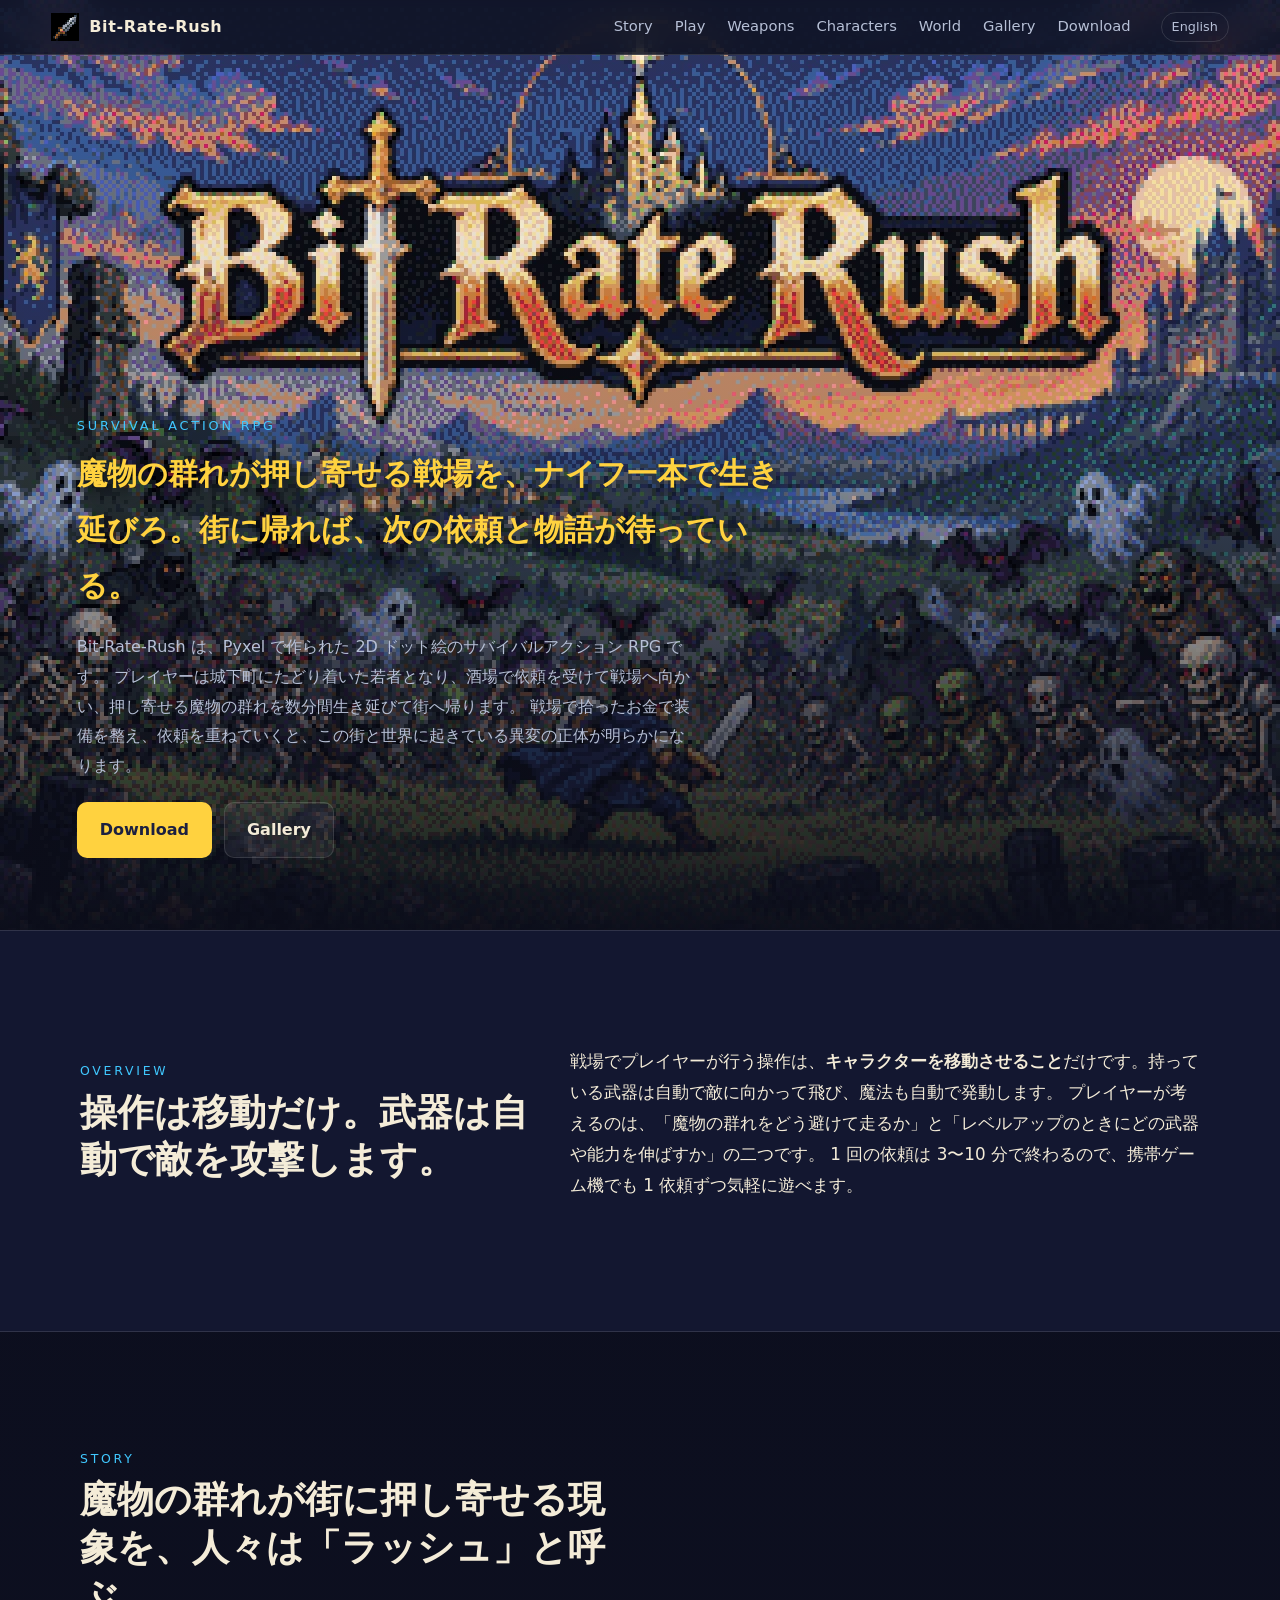
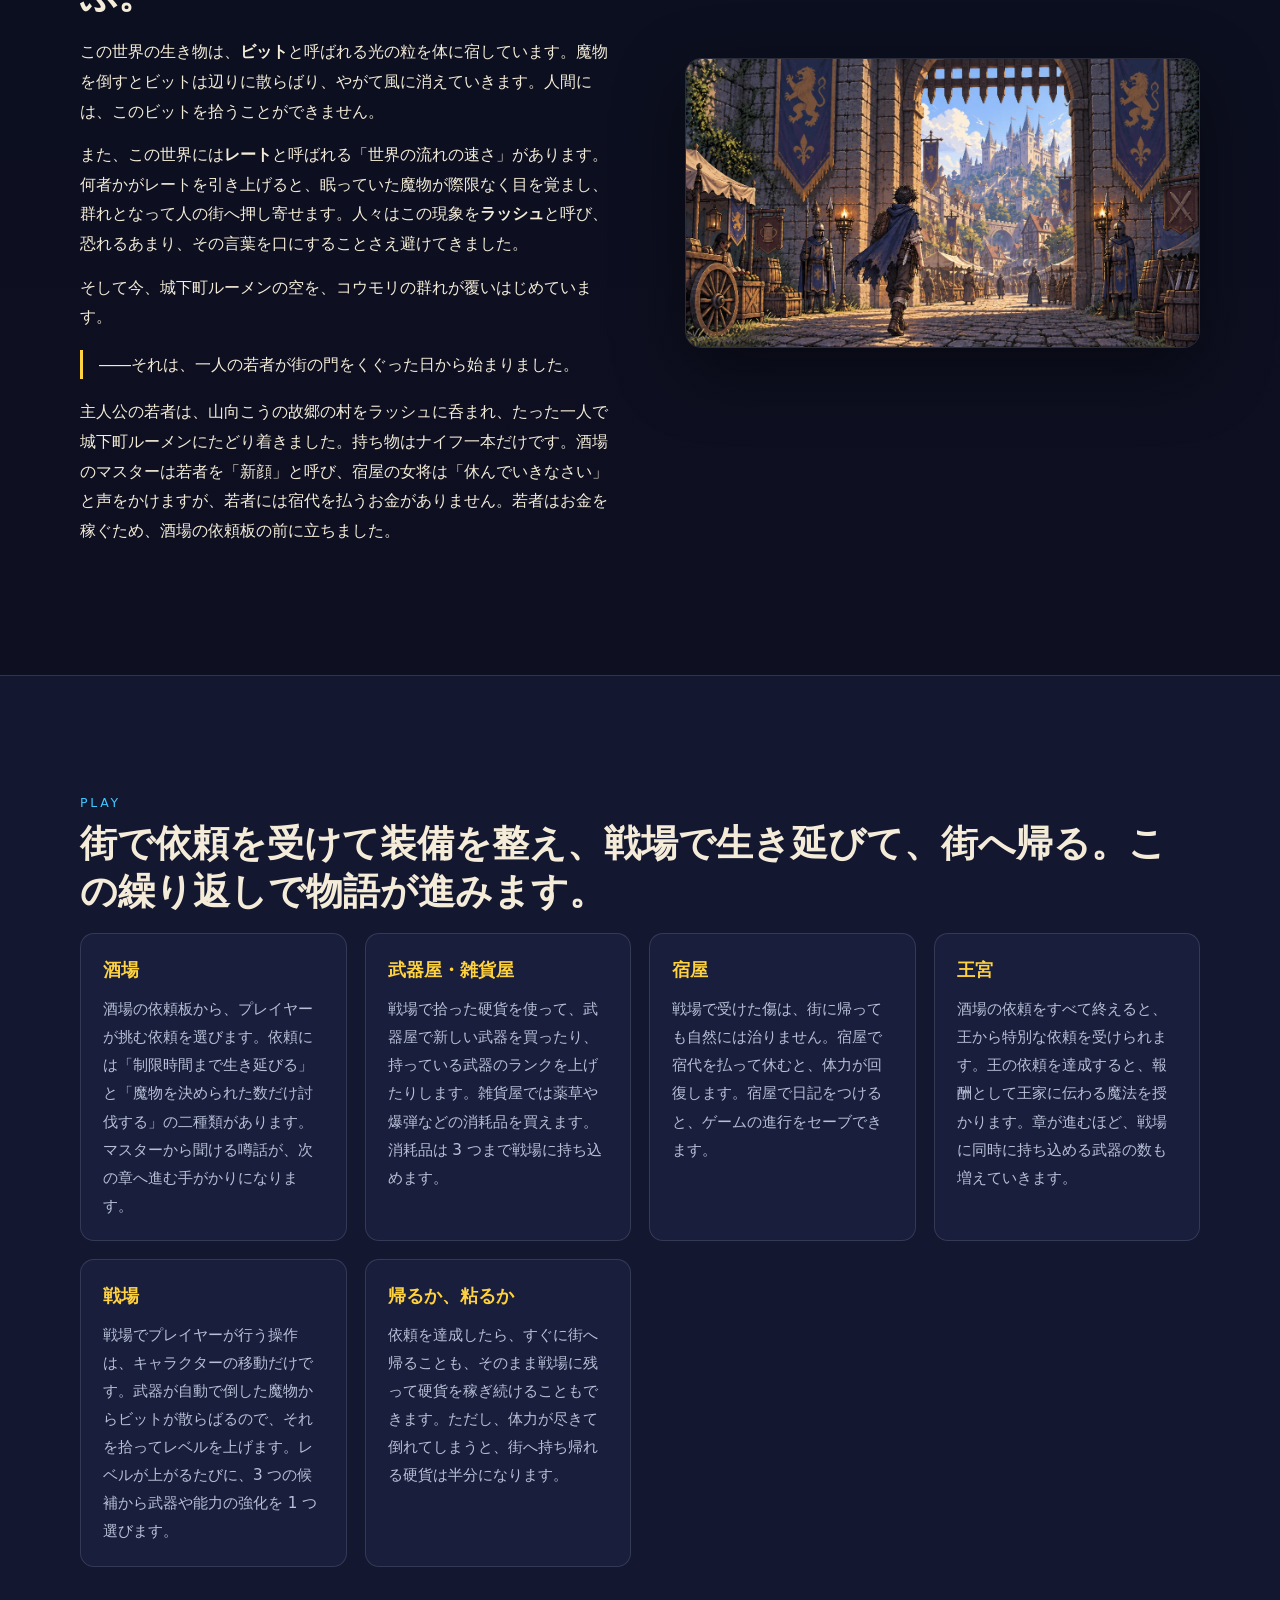
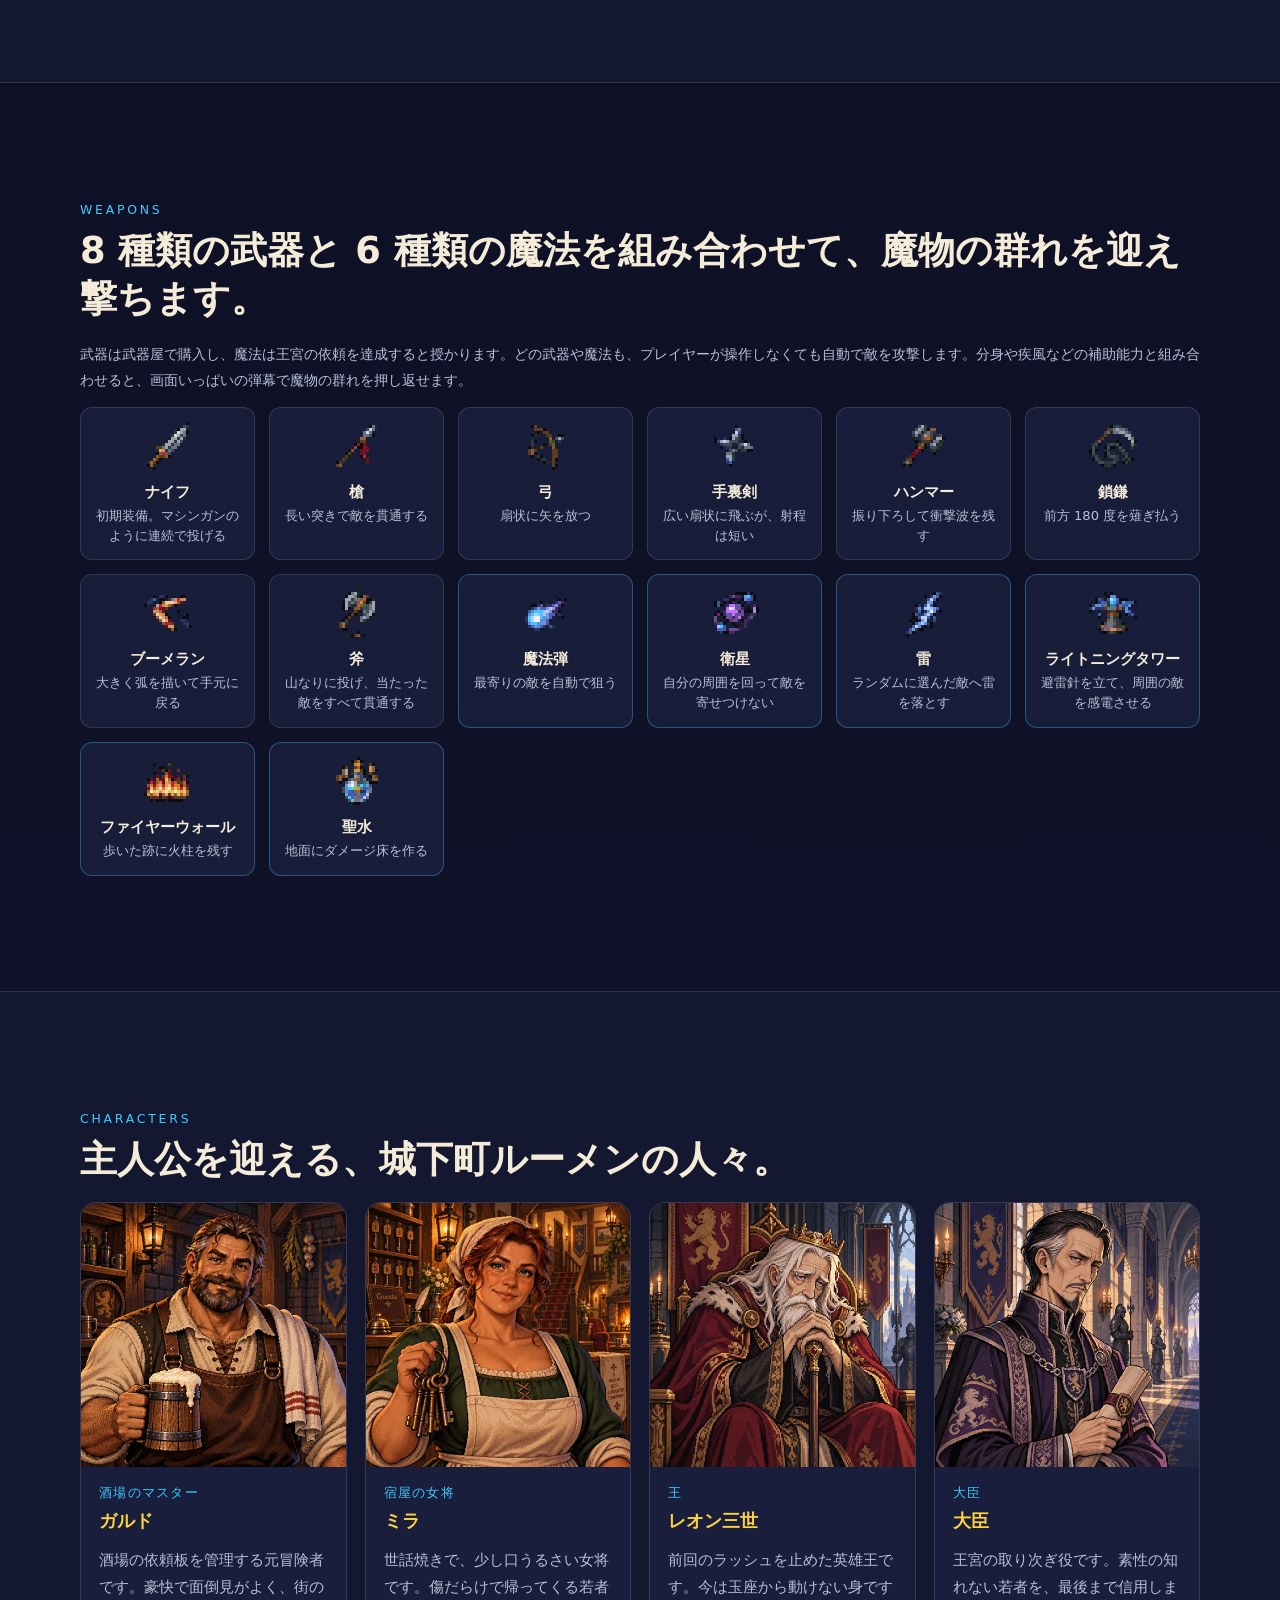
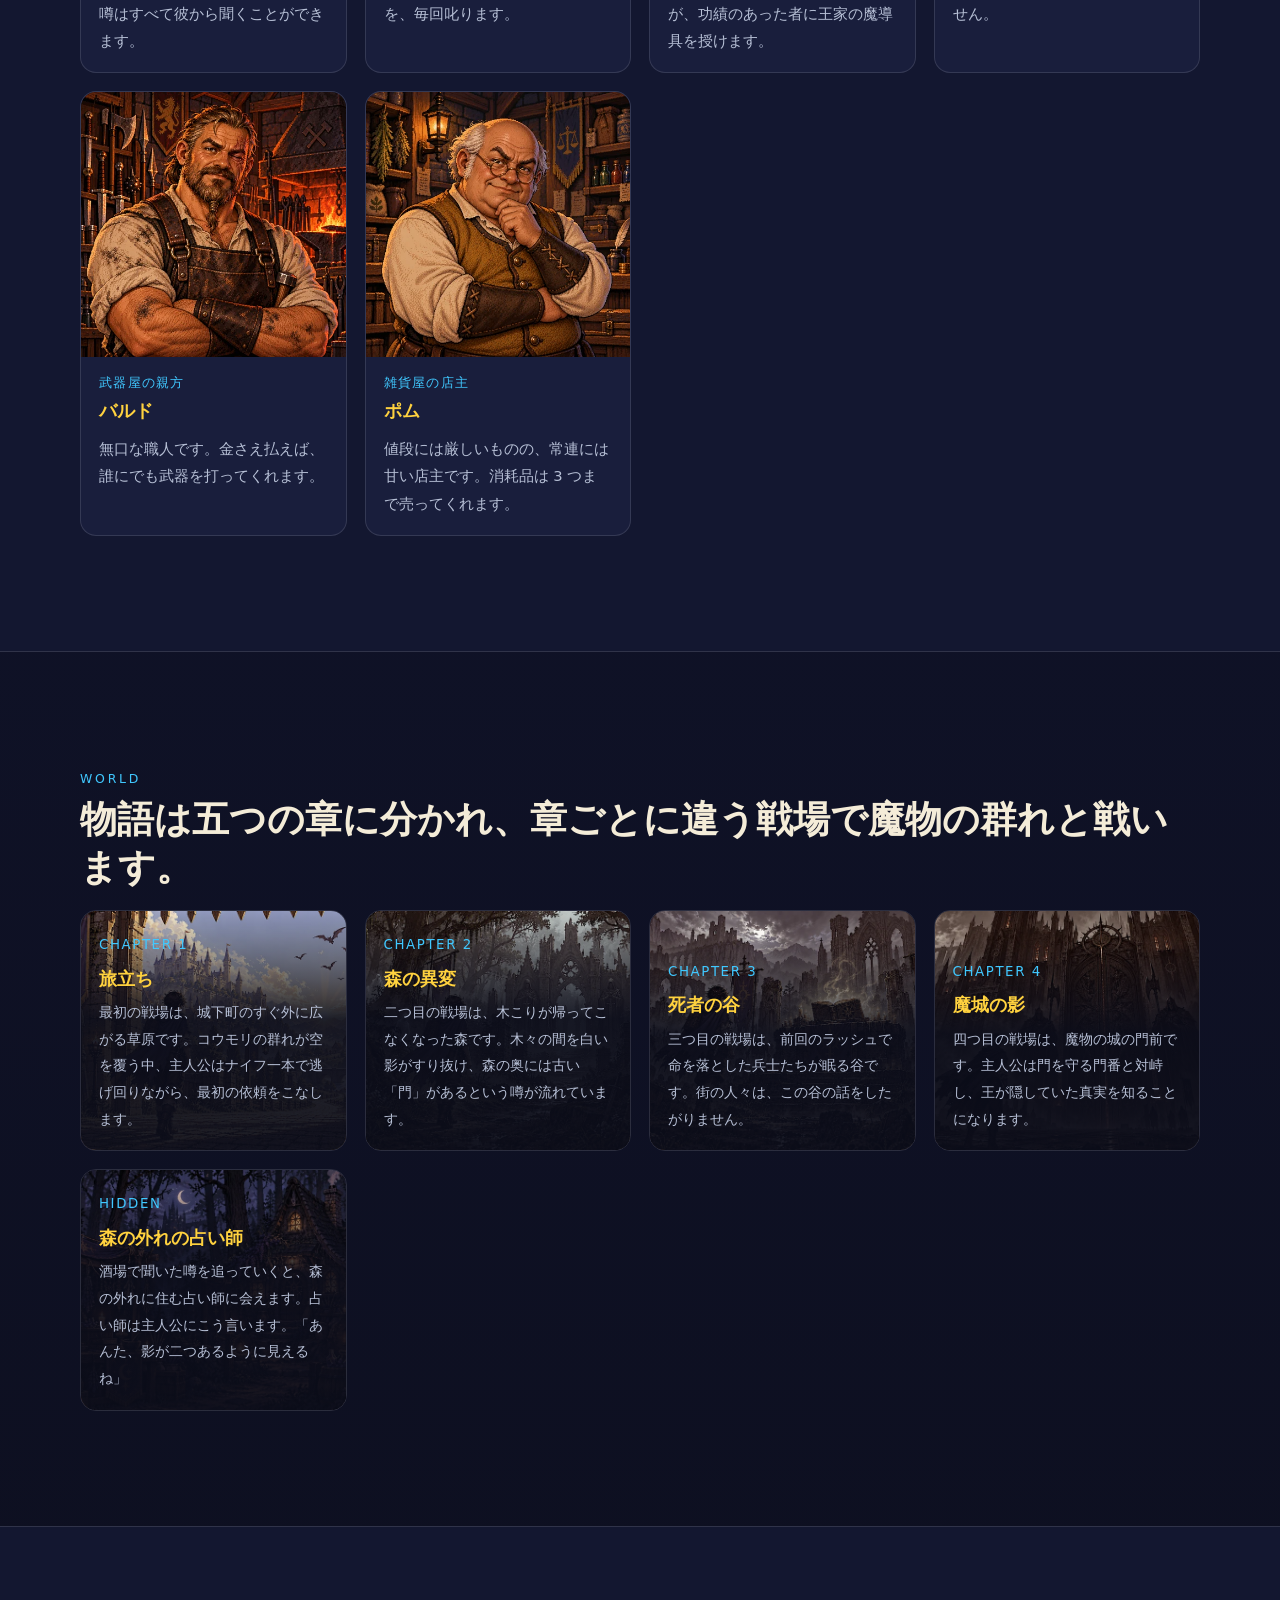
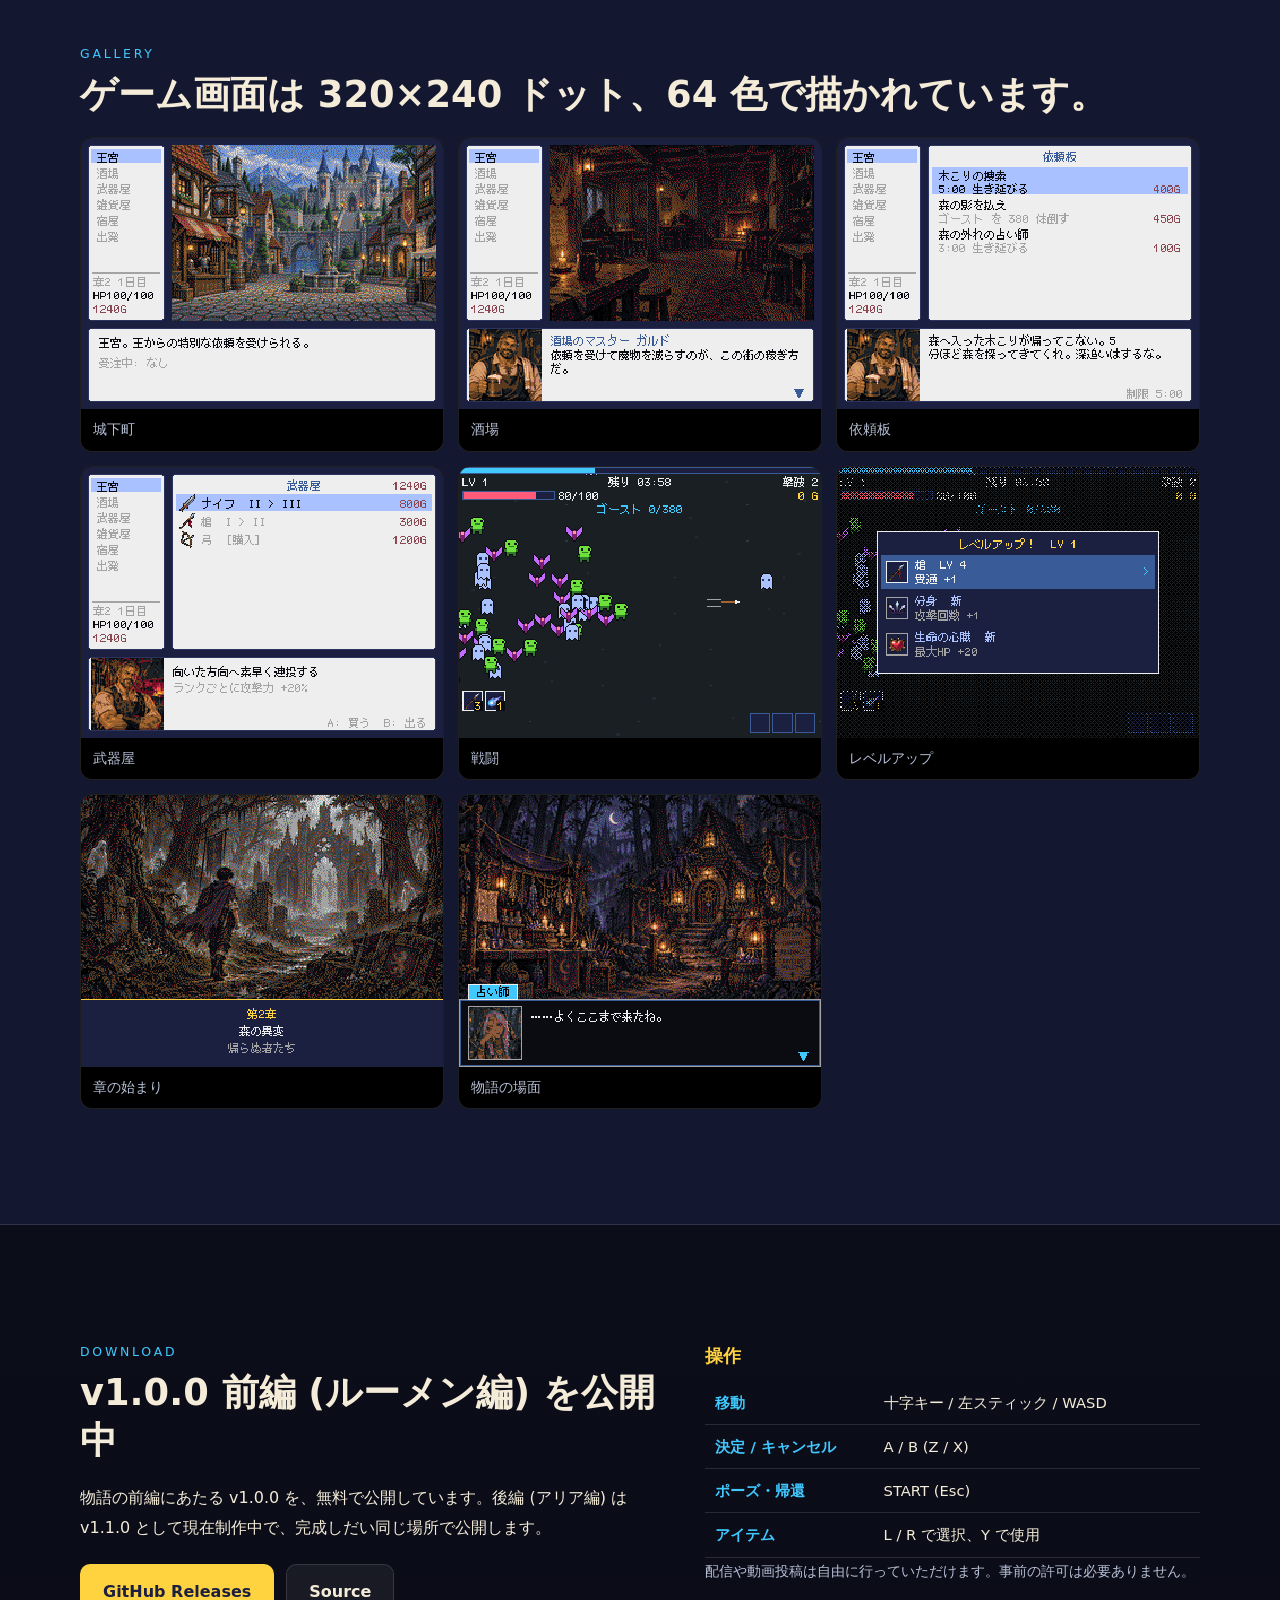
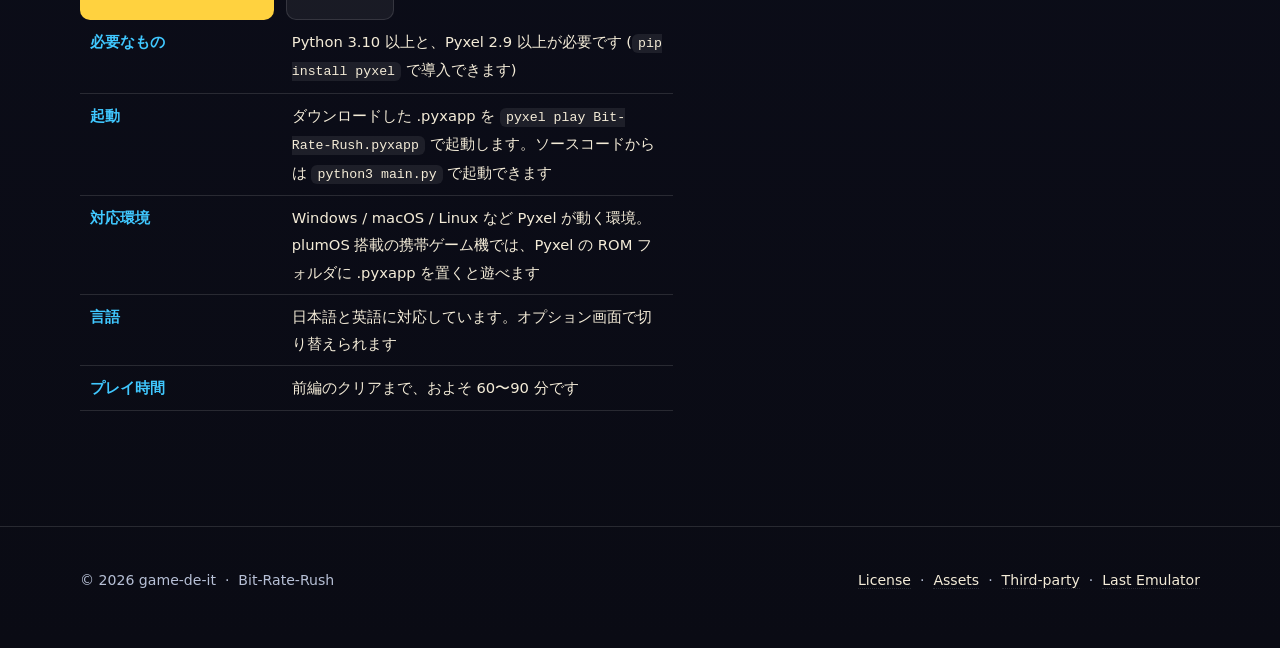
==== index.html @ e4a9ab20 "全セクションの文章を「何が・どこで・誰が何を・どうなる」が分かる形に見直し Co-Authored-By: Claude Opus 5 <noreply@anthropic.com>" ====
<!doctype html>
<html lang="ja">
  <head>
    <meta charset="utf-8">
    <meta name="viewport" content="width=device-width, initial-scale=1">
    <title>Bit-Rate-Rush 公式サイト — サバイバルアクション RPG</title>
    <meta name="description" content="魔物の群れが押し寄せる戦場をナイフ一本で生き延び、街に帰って依頼と物語を進める 2D ドット絵のサバイバルアクション RPG。Pyxel 製、日本語と英語に対応。">
    <meta name="theme-color" content="#0b0d1a">
    <meta property="og:type" content="website">
    <meta property="og:title" content="Bit-Rate-Rush">
    <meta property="og:description" content="魔物の群れが押し寄せる戦場を、ナイフ一本で生き延びろ。街に帰れば、次の依頼と物語が待っている。">
    <meta property="og:image" content="assets/images/hero.webp">
    <link rel="icon" href="assets/images/icon.png">
    <link rel="stylesheet" href="styles.css">
  </head>
  <body>
    <header class="site-header">
      <a class="brand" href="#top"><img class="pixel" src="assets/images/icon.png" alt=""><span>Bit-Rate-Rush</span></a>
      <nav class="site-nav">
        <a href="#story">Story</a>
        <a href="#play">Play</a>
        <a href="#weapons">Weapons</a>
        <a href="#characters">Characters</a>
        <a href="#world">World</a>
        <a href="#gallery">Gallery</a>
        <a href="#download">Download</a>
        <a class="lang" href="index.en.html">English</a>
      </nav>
    </header>

    <main id="top">
      <section class="hero">
        <img class="hero-image pixel" src="assets/images/hero.webp" alt="群れの中で剣を掲げる若者">
        <div class="hero-shade"></div>
        <div class="hero-content">
          <p class="kicker">Survival Action RPG</p>
          <h1>Bit-Rate-Rush</h1>
          <p class="subtitle">魔物の群れが押し寄せる戦場を、ナイフ一本で生き延びろ。街に帰れば、次の依頼と物語が待っている。</p>
          <p class="hero-copy">
            Bit-Rate-Rush は、Pyxel で作られた 2D ドット絵のサバイバルアクション RPG です。
            プレイヤーは城下町にたどり着いた若者となり、酒場で依頼を受けて戦場へ向かい、押し寄せる魔物の群れを数分間生き延びて街へ帰ります。
            戦場で拾ったお金で装備を整え、依頼を重ねていくと、この街と世界に起きている異変の正体が明らかになります。
          </p>
          <div class="hero-actions">
            <a class="button primary" href="#download">Download</a>
            <a class="button secondary" href="#gallery">Gallery</a>
          </div>
        </div>
      </section>

      <section class="section intro-band">
        <div class="section-inner intro-grid">
          <div>
            <p class="section-label">Overview</p>
            <h2>操作は移動だけ。武器は自動で敵を攻撃します。</h2>
          </div>
          <p class="lead">
            戦場でプレイヤーが行う操作は、<strong>キャラクターを移動させること</strong>だけです。持っている武器は自動で敵に向かって飛び、魔法も自動で発動します。
            プレイヤーが考えるのは、「魔物の群れをどう避けて走るか」と「レベルアップのときにどの武器や能力を伸ばすか」の二つです。
            1 回の依頼は 3〜10 分で終わるので、携帯ゲーム機でも 1 依頼ずつ気軽に遊べます。
          </p>
        </div>
      </section>

      <section id="story" class="section">
        <div class="section-inner two-column">
          <div>
            <p class="section-label">Story</p>
            <h2>魔物の群れが街に押し寄せる現象を、人々は「ラッシュ」と呼ぶ。</h2>
            <p>この世界の生き物は、<strong>ビット</strong>と呼ばれる光の粒を体に宿しています。魔物を倒すとビットは辺りに散らばり、やがて風に消えていきます。人間には、このビットを拾うことができません。</p>
            <p>また、この世界には<strong>レート</strong>と呼ばれる「世界の流れの速さ」があります。何者かがレートを引き上げると、眠っていた魔物が際限なく目を覚まし、群れとなって人の街へ押し寄せます。人々はこの現象を<strong>ラッシュ</strong>と呼び、恐れるあまり、その言葉を口にすることさえ避けてきました。</p>
            <p>そして今、城下町ルーメンの空を、コウモリの群れが覆いはじめています。</p>
            <p class="quote">――それは、一人の若者が街の門をくぐった日から始まりました。</p>
            <p>主人公の若者は、山向こうの故郷の村をラッシュに呑まれ、たった一人で城下町ルーメンにたどり着きました。持ち物はナイフ一本だけです。酒場のマスターは若者を「新顔」と呼び、宿屋の女将は「休んでいきなさい」と声をかけますが、若者には宿代を払うお金がありません。若者はお金を稼ぐため、酒場の依頼板の前に立ちました。</p>
          </div>
          <figure class="feature-figure"><img src="assets/images/story.webp" alt="城下町の門をくぐる若者"></figure>
        </div>
      </section>

      <section id="play" class="section intro-band">
        <div class="section-inner">
          <p class="section-label">Play</p>
          <h2>街で依頼を受けて装備を整え、戦場で生き延びて、街へ帰る。この繰り返しで物語が進みます。</h2>
          <div class="card-grid">
            <div class="card"><h3>酒場</h3><p>酒場の依頼板から、プレイヤーが挑む依頼を選びます。依頼には「制限時間まで生き延びる」と「魔物を決められた数だけ討伐する」の二種類があります。マスターから聞ける噂話が、次の章へ進む手がかりになります。</p></div>
            <div class="card"><h3>武器屋・雑貨屋</h3><p>戦場で拾った硬貨を使って、武器屋で新しい武器を買ったり、持っている武器のランクを上げたりします。雑貨屋では薬草や爆弾などの消耗品を買えます。消耗品は 3 つまで戦場に持ち込めます。</p></div>
            <div class="card"><h3>宿屋</h3><p>戦場で受けた傷は、街に帰っても自然には治りません。宿屋で宿代を払って休むと、体力が回復します。宿屋で日記をつけると、ゲームの進行をセーブできます。</p></div>
            <div class="card"><h3>王宮</h3><p>酒場の依頼をすべて終えると、王から特別な依頼を受けられます。王の依頼を達成すると、報酬として王家に伝わる魔法を授かります。章が進むほど、戦場に同時に持ち込める武器の数も増えていきます。</p></div>
            <div class="card"><h3>戦場</h3><p>戦場でプレイヤーが行う操作は、キャラクターの移動だけです。武器が自動で倒した魔物からビットが散らばるので、それを拾ってレベルを上げます。レベルが上がるたびに、3 つの候補から武器や能力の強化を 1 つ選びます。</p></div>
            <div class="card"><h3>帰るか、粘るか</h3><p>依頼を達成したら、すぐに街へ帰ることも、そのまま戦場に残って硬貨を稼ぎ続けることもできます。ただし、体力が尽きて倒れてしまうと、街へ持ち帰れる硬貨は半分になります。</p></div>
          </div>
        </div>
      </section>

      <section id="weapons" class="section">
        <div class="section-inner">
          <p class="section-label">Weapons</p>
          <h2>8 種類の武器と 6 種類の魔法を組み合わせて、魔物の群れを迎え撃ちます。</h2>
          <p class="note">武器は武器屋で購入し、魔法は王宮の依頼を達成すると授かります。どの武器や魔法も、プレイヤーが操作しなくても自動で敵を攻撃します。分身や疾風などの補助能力と組み合わせると、画面いっぱいの弾幕で魔物の群れを押し返せます。</p>
          <div class="weapon-grid">
            <div class="weapon"><img class="pixel" src="assets/icons/icon_knife.png" alt=""><b>ナイフ</b><span>初期装備。マシンガンのように連続で投げる</span></div>
            <div class="weapon"><img class="pixel" src="assets/icons/icon_spear.png" alt=""><b>槍</b><span>長い突きで敵を貫通する</span></div>
            <div class="weapon"><img class="pixel" src="assets/icons/icon_bow.png" alt=""><b>弓</b><span>扇状に矢を放つ</span></div>
            <div class="weapon"><img class="pixel" src="assets/icons/icon_shuriken.png" alt=""><b>手裏剣</b><span>広い扇状に飛ぶが、射程は短い</span></div>
            <div class="weapon"><img class="pixel" src="assets/icons/icon_hammer.png" alt=""><b>ハンマー</b><span>振り下ろして衝撃波を残す</span></div>
            <div class="weapon"><img class="pixel" src="assets/icons/icon_sickle.png" alt=""><b>鎖鎌</b><span>前方 180 度を薙ぎ払う</span></div>
            <div class="weapon"><img class="pixel" src="assets/icons/icon_boomerang.png" alt=""><b>ブーメラン</b><span>大きく弧を描いて手元に戻る</span></div>
            <div class="weapon"><img class="pixel" src="assets/icons/icon_axe.png" alt=""><b>斧</b><span>山なりに投げ、当たった敵をすべて貫通する</span></div>
            <div class="weapon magic"><img class="pixel" src="assets/icons/icon_magic.png" alt=""><b>魔法弾</b><span>最寄りの敵を自動で狙う</span></div>
            <div class="weapon magic"><img class="pixel" src="assets/icons/icon_orbit.png" alt=""><b>衛星</b><span>自分の周囲を回って敵を寄せつけない</span></div>
            <div class="weapon magic"><img class="pixel" src="assets/icons/icon_zap.png" alt=""><b>雷</b><span>ランダムに選んだ敵へ雷を落とす</span></div>
            <div class="weapon magic"><img class="pixel" src="assets/icons/icon_tower.png" alt=""><b>ライトニングタワー</b><span>避雷針を立て、周囲の敵を感電させる</span></div>
            <div class="weapon magic"><img class="pixel" src="assets/icons/icon_fire.png" alt=""><b>ファイヤーウォール</b><span>歩いた跡に火柱を残す</span></div>
            <div class="weapon magic"><img class="pixel" src="assets/icons/icon_holy.png" alt=""><b>聖水</b><span>地面にダメージ床を作る</span></div>
          </div>
        </div>
      </section>

      <section id="characters" class="section intro-band">
        <div class="section-inner">
          <p class="section-label">Characters</p>
          <h2>主人公を迎える、城下町ルーメンの人々。</h2>
          <div class="character-grid">
            <article class="character-card"><img src="assets/images/npc_master.webp" alt="ガルド"><div class="character-body"><p class="role">酒場のマスター</p><h3>ガルド</h3><p>酒場の依頼板を管理する元冒険者です。豪快で面倒見がよく、街の噂はすべて彼から聞くことができます。</p></div></article>
            <article class="character-card"><img src="assets/images/npc_inn.webp" alt="ミラ"><div class="character-body"><p class="role">宿屋の女将</p><h3>ミラ</h3><p>世話焼きで、少し口うるさい女将です。傷だらけで帰ってくる若者を、毎回叱ります。</p></div></article>
            <article class="character-card"><img src="assets/images/npc_king.webp" alt="王"><div class="character-body"><p class="role">王</p><h3>レオン三世</h3><p>前回のラッシュを止めた英雄王です。今は玉座から動けない身ですが、功績のあった者に王家の魔導具を授けます。</p></div></article>
            <article class="character-card"><img src="assets/images/npc_minister.webp" alt="大臣"><div class="character-body"><p class="role">大臣</p><h3>大臣</h3><p>王宮の取り次ぎ役です。素性の知れない若者を、最後まで信用しません。</p></div></article>
            <article class="character-card"><img src="assets/images/npc_smith.webp" alt="バルド"><div class="character-body"><p class="role">武器屋の親方</p><h3>バルド</h3><p>無口な職人です。金さえ払えば、誰にでも武器を打ってくれます。</p></div></article>
            <article class="character-card"><img src="assets/images/npc_shop.webp" alt="ポム"><div class="character-body"><p class="role">雑貨屋の店主</p><h3>ポム</h3><p>値段には厳しいものの、常連には甘い店主です。消耗品は 3 つまで売ってくれます。</p></div></article>
          </div>
        </div>
      </section>

      <section id="world" class="section">
        <div class="section-inner">
          <p class="section-label">World</p>
          <h2>物語は五つの章に分かれ、章ごとに違う戦場で魔物の群れと戦います。</h2>
          <div class="world-grid">
            <div class="world-card"><img src="assets/images/chapter1.webp" alt=""><div class="world-body"><small>CHAPTER 1</small><h3>旅立ち</h3><p>最初の戦場は、城下町のすぐ外に広がる草原です。コウモリの群れが空を覆う中、主人公はナイフ一本で逃げ回りながら、最初の依頼をこなします。</p></div></div>
            <div class="world-card"><img src="assets/images/chapter2.webp" alt=""><div class="world-body"><small>CHAPTER 2</small><h3>森の異変</h3><p>二つ目の戦場は、木こりが帰ってこなくなった森です。木々の間を白い影がすり抜け、森の奥には古い「門」があるという噂が流れています。</p></div></div>
            <div class="world-card"><img src="assets/images/chapter3.webp" alt=""><div class="world-body"><small>CHAPTER 3</small><h3>死者の谷</h3><p>三つ目の戦場は、前回のラッシュで命を落とした兵士たちが眠る谷です。街の人々は、この谷の話をしたがりません。</p></div></div>
            <div class="world-card"><img src="assets/images/chapter4.webp" alt=""><div class="world-body"><small>CHAPTER 4</small><h3>魔城の影</h3><p>四つ目の戦場は、魔物の城の門前です。主人公は門を守る門番と対峙し、王が隠していた真実を知ることになります。</p></div></div>
            <div class="world-card"><img src="assets/images/forest.webp" alt=""><div class="world-body"><small>HIDDEN</small><h3>森の外れの占い師</h3><p>酒場で聞いた噂を追っていくと、森の外れに住む占い師に会えます。占い師は主人公にこう言います。「あんた、影が二つあるように見えるね」</p></div></div>
          </div>
        </div>
      </section>

      <section id="gallery" class="section intro-band">
        <div class="section-inner">
          <p class="section-label">Gallery</p>
          <h2>ゲーム画面は 320×240 ドット、64 色で描かれています。</h2>
          <div class="gallery">
            <figure><img class="pixel" src="assets/shots/town.png" alt=""><figcaption>城下町</figcaption></figure>
            <figure><img class="pixel" src="assets/shots/tavern.png" alt=""><figcaption>酒場</figcaption></figure>
            <figure><img class="pixel" src="assets/shots/board.png" alt=""><figcaption>依頼板</figcaption></figure>
            <figure><img class="pixel" src="assets/shots/smith.png" alt=""><figcaption>武器屋</figcaption></figure>
            <figure><img class="pixel" src="assets/shots/battle.png" alt=""><figcaption>戦闘</figcaption></figure>
            <figure><img class="pixel" src="assets/shots/levelup.png" alt=""><figcaption>レベルアップ</figcaption></figure>
            <figure><img class="pixel" src="assets/shots/chapter.png" alt=""><figcaption>章の始まり</figcaption></figure>
            <figure><img class="pixel" src="assets/shots/vn.png" alt=""><figcaption>物語の場面</figcaption></figure>
          </div>
        </div>
      </section>

      <section id="download" class="section">
        <div class="section-inner download-grid">
          <div>
            <p class="section-label">Download</p>
            <h2>v1.0.0 前編 (ルーメン編) を公開中</h2>
            <p>物語の前編にあたる v1.0.0 を、無料で公開しています。後編 (アリア編) は v1.1.0 として現在制作中で、完成しだい同じ場所で公開します。</p>
            <div class="hero-actions">
              <a class="button primary" href="https://github.com/game-de-it/Bit-Rate-Rush/releases">GitHub Releases</a>
              <a class="button secondary" href="https://github.com/game-de-it/Bit-Rate-Rush">Source</a>
            </div>
            <table>
              <tr><th>必要なもの</th><td>Python 3.10 以上と、<a href="https://github.com/kitao/pyxel">Pyxel</a> 2.9 以上が必要です (<code>pip install pyxel</code> で導入できます)</td></tr>
              <tr><th>起動</th><td>ダウンロードした .pyxapp を <code>pyxel play Bit-Rate-Rush.pyxapp</code> で起動します。ソースコードからは <code>python3 main.py</code> で起動できます</td></tr>
              <tr><th>対応環境</th><td>Windows / macOS / Linux など Pyxel が動く環境。plumOS 搭載の携帯ゲーム機では、Pyxel の ROM フォルダに .pyxapp を置くと遊べます</td></tr>
              <tr><th>言語</th><td>日本語と英語に対応しています。オプション画面で切り替えられます</td></tr>
              <tr><th>プレイ時間</th><td>前編のクリアまで、およそ 60〜90 分です</td></tr>
            </table>
          </div>
          <div>
            <h3>操作</h3>
            <table>
              <tr><th>移動</th><td>十字キー / 左スティック / WASD</td></tr>
              <tr><th>決定 / キャンセル</th><td>A / B (Z / X)</td></tr>
              <tr><th>ポーズ・帰還</th><td>START (Esc)</td></tr>
              <tr><th>アイテム</th><td>L / R で選択、Y で使用</td></tr>
            </table>
            <p class="note">配信や動画投稿は自由に行っていただけます。事前の許可は必要ありません。</p>
          </div>
        </div>
      </section>
    </main>

    <footer class="site-footer">
      <div class="section-inner">
        <div>© 2026 game-de-it &nbsp;·&nbsp; Bit-Rate-Rush</div>
        <div>
          <a href="https://github.com/game-de-it/Bit-Rate-Rush/blob/main/LICENSE">License</a> &nbsp;·&nbsp;
          <a href="https://github.com/game-de-it/Bit-Rate-Rush/blob/main/LICENSE-assets.md">Assets</a> &nbsp;·&nbsp;
          <a href="https://github.com/game-de-it/Bit-Rate-Rush/blob/main/THIRD-PARTY.md">Third-party</a> &nbsp;·&nbsp;
          <a href="https://game-de-it.github.io/last-emulator-web/">Last Emulator</a>
        </div>
      </div>
    </footer>
  </body>
</html>
---- styles.css ----
:root {
  color-scheme: dark;
  --bg: #0b0d1a;
  --bg-soft: #131730;
  --panel: rgba(28, 32, 64, 0.78);
  --panel-solid: #1c2040;
  --ink: #f4ecd8;
  --muted: #b7c0d6;
  --line: rgba(255, 255, 255, 0.12);
  --gold: #ffd23f;
  --accent: #40c8ff;
  --red: #ff5c7a;
  --green: #6ee03c;
  --shadow: 0 22px 70px rgba(0, 0, 0, 0.45);
  font-family: "Hiragino Sans", "Hiragino Kaku Gothic ProN", "Yu Gothic", Meiryo, system-ui, sans-serif;
}
* { box-sizing: border-box; }
html { scroll-behavior: smooth; }
body {
  margin: 0;
  background:
    radial-gradient(circle at 12% 6%, rgba(64, 200, 255, 0.10), transparent 30rem),
    radial-gradient(circle at 88% 10%, rgba(255, 210, 63, 0.08), transparent 26rem),
    linear-gradient(180deg, #0b0d1a 0%, #10132a 55%, #0a0b14 100%);
  color: var(--ink);
  line-height: 1.85;
}
img { display: block; max-width: 100%; }
a { color: inherit; text-decoration: none; }
.pixel { image-rendering: pixelated; image-rendering: crisp-edges; }

/* header */
.site-header {
  position: fixed; z-index: 20; top: 0; left: 0; right: 0;
  display: flex; align-items: center; justify-content: space-between; gap: 24px;
  padding: 12px clamp(18px, 4vw, 56px);
  background: rgba(11, 13, 26, 0.78);
  border-bottom: 1px solid var(--line);
  backdrop-filter: blur(16px);
}
.brand { display: flex; align-items: center; gap: 10px; font-weight: 700; letter-spacing: 0.04em; }
.brand img { width: 28px; height: 28px; }
.site-nav { display: flex; gap: clamp(10px, 2vw, 22px); font-size: 0.92rem; color: var(--muted); flex-wrap: wrap; justify-content: flex-end; }
.site-nav a:hover { color: var(--ink); }
.lang { margin-left: 8px; padding: 2px 10px; border: 1px solid var(--line); border-radius: 999px; font-size: 0.8rem; }

/* hero */
.hero { position: relative; min-height: 100vh; display: grid; align-items: end; overflow: hidden; }
.hero-image { position: absolute; inset: 0; width: 100%; height: 100%; object-fit: cover; object-position: center top; }
.hero-shade { position: absolute; inset: 0; background: linear-gradient(180deg, rgba(11,13,26,0.0) 0%, rgba(11,13,26,0.1) 45%, rgba(11,13,26,0.97) 100%); }
.hero-content { position: relative; margin-top: 46vh; padding: 0 clamp(18px, 6vw, 96px) clamp(48px, 8vh, 96px); max-width: 860px; }
.kicker { margin: 0 0 8px; color: var(--accent); letter-spacing: 0.22em; text-transform: uppercase; font-size: 0.8rem; }
.hero h1 { position: absolute; width: 1px; height: 1px; overflow: hidden; clip: rect(0 0 0 0); margin: 0; font-size: clamp(2.4rem, 7vw, 5rem); line-height: 1.05; letter-spacing: 0.02em; color: var(--gold); text-shadow: 0 6px 30px rgba(0,0,0,0.6); }
.subtitle { margin: 6px 0 18px; font-size: clamp(1.25rem, 2.6vw, 1.9rem); font-weight: 700; color: var(--gold); text-shadow: 0 4px 20px rgba(0,0,0,0.7); }
.hero-copy { max-width: 620px; color: var(--muted); }
.hero-actions { display: flex; gap: 12px; flex-wrap: wrap; margin-top: 22px; }
.button { display: inline-block; padding: 12px 22px; border-radius: 10px; font-weight: 700; border: 1px solid var(--line); transition: transform .15s, background .15s; }
.button:hover { transform: translateY(-2px); }
.button.primary { background: var(--gold); color: #1c2040; border-color: transparent; }
.button.secondary { background: rgba(255,255,255,0.06); }

/* sections */
.section { padding: clamp(56px, 9vw, 120px) clamp(18px, 5vw, 72px); }
.section-inner { max-width: 1120px; margin: 0 auto; }
.section-label { margin: 0 0 6px; color: var(--accent); letter-spacing: 0.22em; text-transform: uppercase; font-size: 0.78rem; }
h2 { margin: 0 0 18px; font-size: clamp(1.5rem, 3.4vw, 2.3rem); line-height: 1.3; }
h3 { margin: 0 0 8px; font-size: 1.1rem; color: var(--gold); }
p { margin: 0 0 14px; }
.two-column { display: grid; grid-template-columns: 1.05fr 1fr; gap: clamp(24px, 5vw, 64px); align-items: center; }
.feature-figure { margin: 0; border-radius: 16px; overflow: hidden; box-shadow: var(--shadow); border: 1px solid var(--line); }
.intro-band { background: var(--bg-soft); border-top: 1px solid var(--line); border-bottom: 1px solid var(--line); }
.intro-grid { display: grid; grid-template-columns: 1fr 1.4fr; gap: 40px; align-items: center; }
.lead { font-size: 1.05rem; }
.quote { border-left: 3px solid var(--gold); padding-left: 16px; color: var(--ink); font-style: normal; margin: 18px 0; }

/* cards */
.card-grid { display: grid; grid-template-columns: repeat(auto-fit, minmax(240px, 1fr)); gap: 18px; }
.card { background: var(--panel); border: 1px solid var(--line); border-radius: 14px; padding: 20px 22px; }
.card p { color: var(--muted); font-size: 0.95rem; margin: 0; }

/* weapons */
.weapon-grid { display: grid; grid-template-columns: repeat(auto-fit, minmax(150px, 1fr)); gap: 14px; }
.weapon { background: var(--panel); border: 1px solid var(--line); border-radius: 12px; padding: 14px 12px; text-align: center; }
.weapon img { width: 48px; height: 48px; margin: 0 auto 8px; }
.weapon b { display: block; color: var(--ink); font-size: 0.95rem; }
.weapon span { color: var(--muted); font-size: 0.82rem; line-height: 1.5; display: block; }
.weapon.magic { border-color: rgba(64,200,255,0.35); }

/* characters */
.character-grid { display: grid; grid-template-columns: repeat(auto-fit, minmax(230px, 1fr)); gap: 18px; }
.character-card { background: var(--panel); border: 1px solid var(--line); border-radius: 16px; overflow: hidden; }
.character-card img { width: 100%; aspect-ratio: 1; object-fit: cover; }
.character-body { padding: 14px 18px 18px; }
.role { margin: 0; color: var(--accent); font-size: 0.8rem; letter-spacing: 0.1em; }
.character-body p:last-child { color: var(--muted); font-size: 0.92rem; margin: 0; }

/* world */
.world-grid { display: grid; grid-template-columns: repeat(auto-fit, minmax(260px, 1fr)); gap: 18px; }
.world-card { position: relative; border-radius: 16px; overflow: hidden; border: 1px solid var(--line); min-height: 220px; display: grid; align-items: end; }
.world-card img { position: absolute; inset: 0; width: 100%; height: 100%; object-fit: cover; }
.world-card .world-body { position: relative; padding: 18px; background: linear-gradient(180deg, transparent, rgba(11,13,26,0.92) 45%); }
.world-body small { color: var(--accent); letter-spacing: 0.12em; }
.world-body h3 { margin: 4px 0; }
.world-body p { margin: 0; color: var(--muted); font-size: 0.9rem; }

/* gallery */
.gallery { display: grid; grid-template-columns: repeat(auto-fit, minmax(300px, 1fr)); gap: 14px; }
.gallery figure { margin: 0; border-radius: 12px; overflow: hidden; border: 1px solid var(--line); background: #000; }
.gallery figcaption { padding: 8px 12px; font-size: 0.85rem; color: var(--muted); }

/* download */
.download-grid { display: grid; grid-template-columns: 1.2fr 1fr; gap: 32px; align-items: start; }
table { width: 100%; border-collapse: collapse; font-size: 0.92rem; }
th, td { text-align: left; padding: 8px 10px; border-bottom: 1px solid var(--line); vertical-align: top; }
th { color: var(--accent); font-weight: 600; width: 34%; }
.note { color: var(--muted); font-size: 0.88rem; }
code { background: rgba(255,255,255,0.08); padding: 2px 6px; border-radius: 6px; font-size: 0.9em; }

/* footer */
.site-footer { padding: 40px clamp(18px, 5vw, 72px) 60px; border-top: 1px solid var(--line); color: var(--muted); font-size: 0.88rem; }
.site-footer .section-inner { display: flex; flex-wrap: wrap; gap: 18px 36px; justify-content: space-between; }
.site-footer a { color: var(--ink); border-bottom: 1px dotted var(--line); }

@media (max-width: 820px) {
  .two-column, .intro-grid, .download-grid { grid-template-columns: 1fr; }
  .site-nav a { display: none; }
  .site-nav a.lang { display: inline-block; }
  .hero { min-height: auto; background: #10142a; padding-top: 60px; }
  .hero-image { top: 60px; object-fit: contain; object-position: center top; height: 75vw; }
  .hero-shade { top: 60px; background: linear-gradient(180deg, rgba(11,13,26,0) 0%, rgba(11,13,26,0) 50vw, rgba(16,20,42,1) 75vw); }
  .hero-content { margin-top: 62vw; }
}
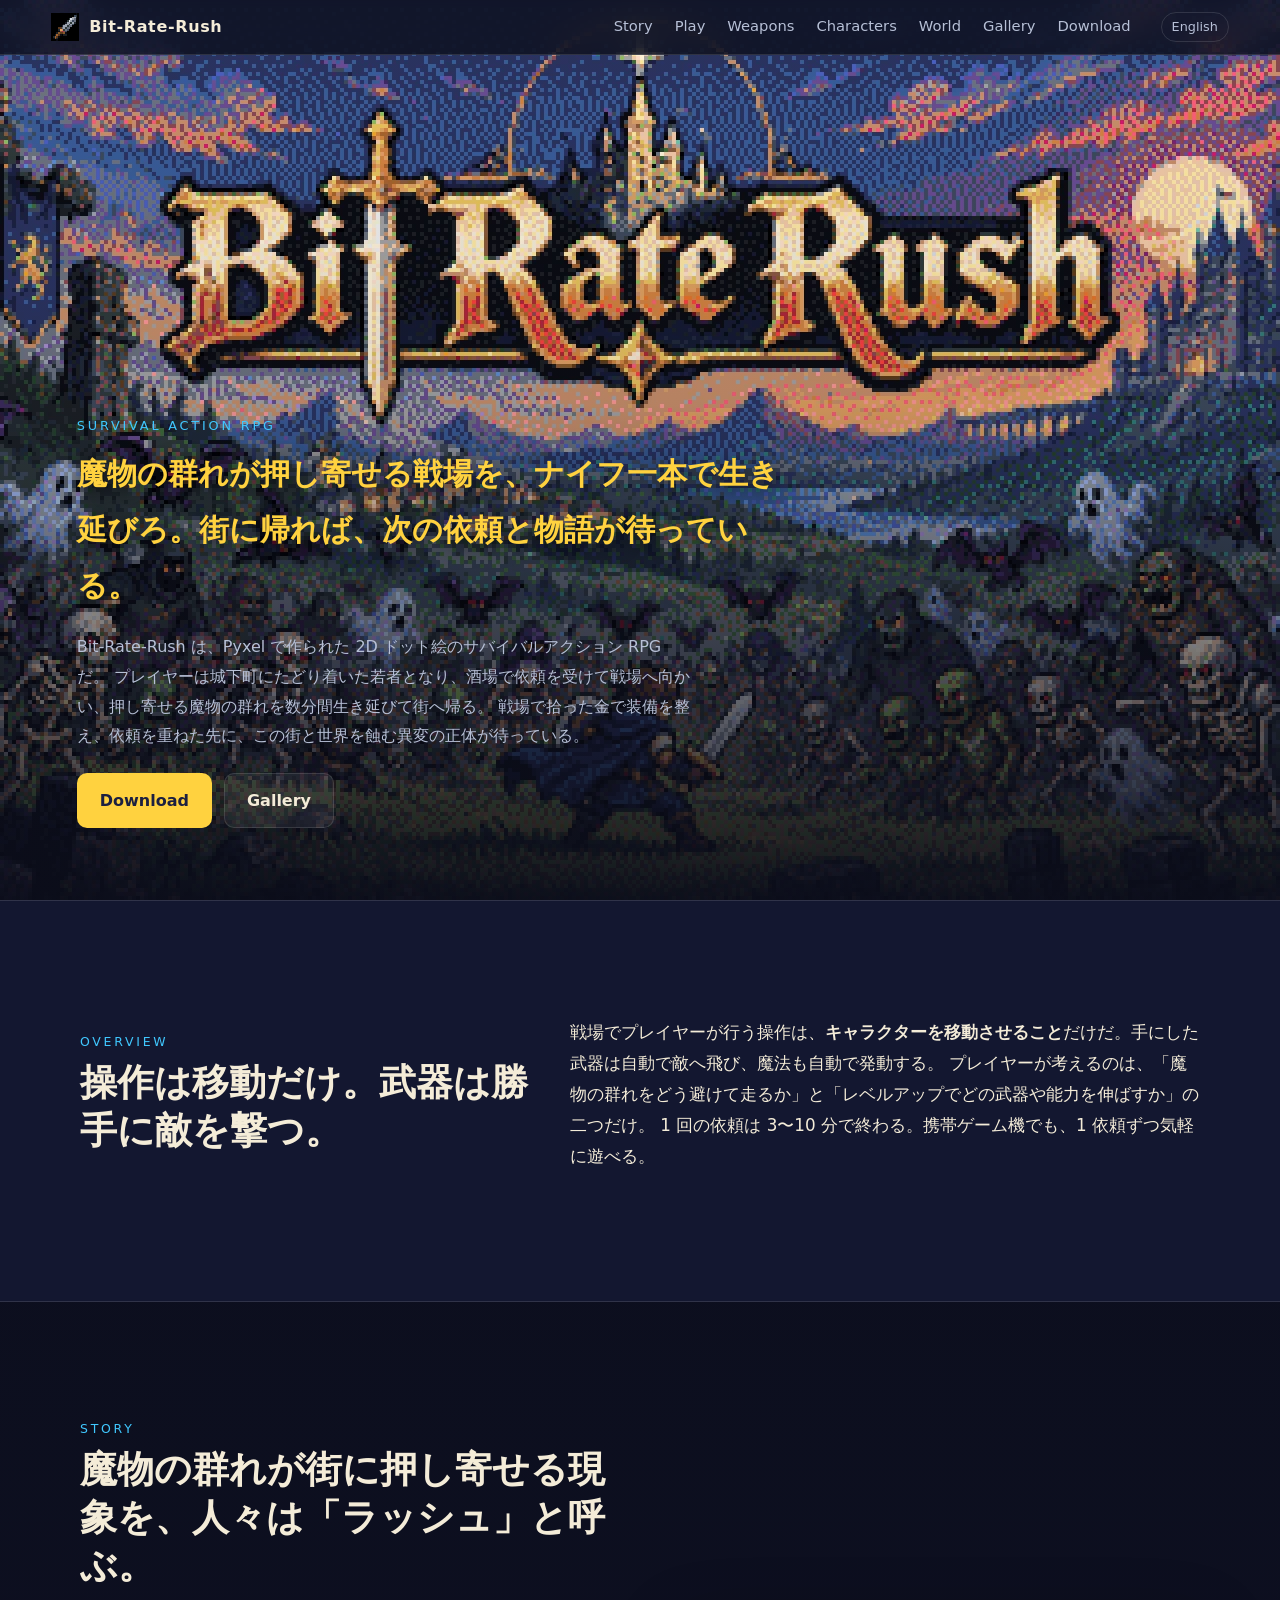
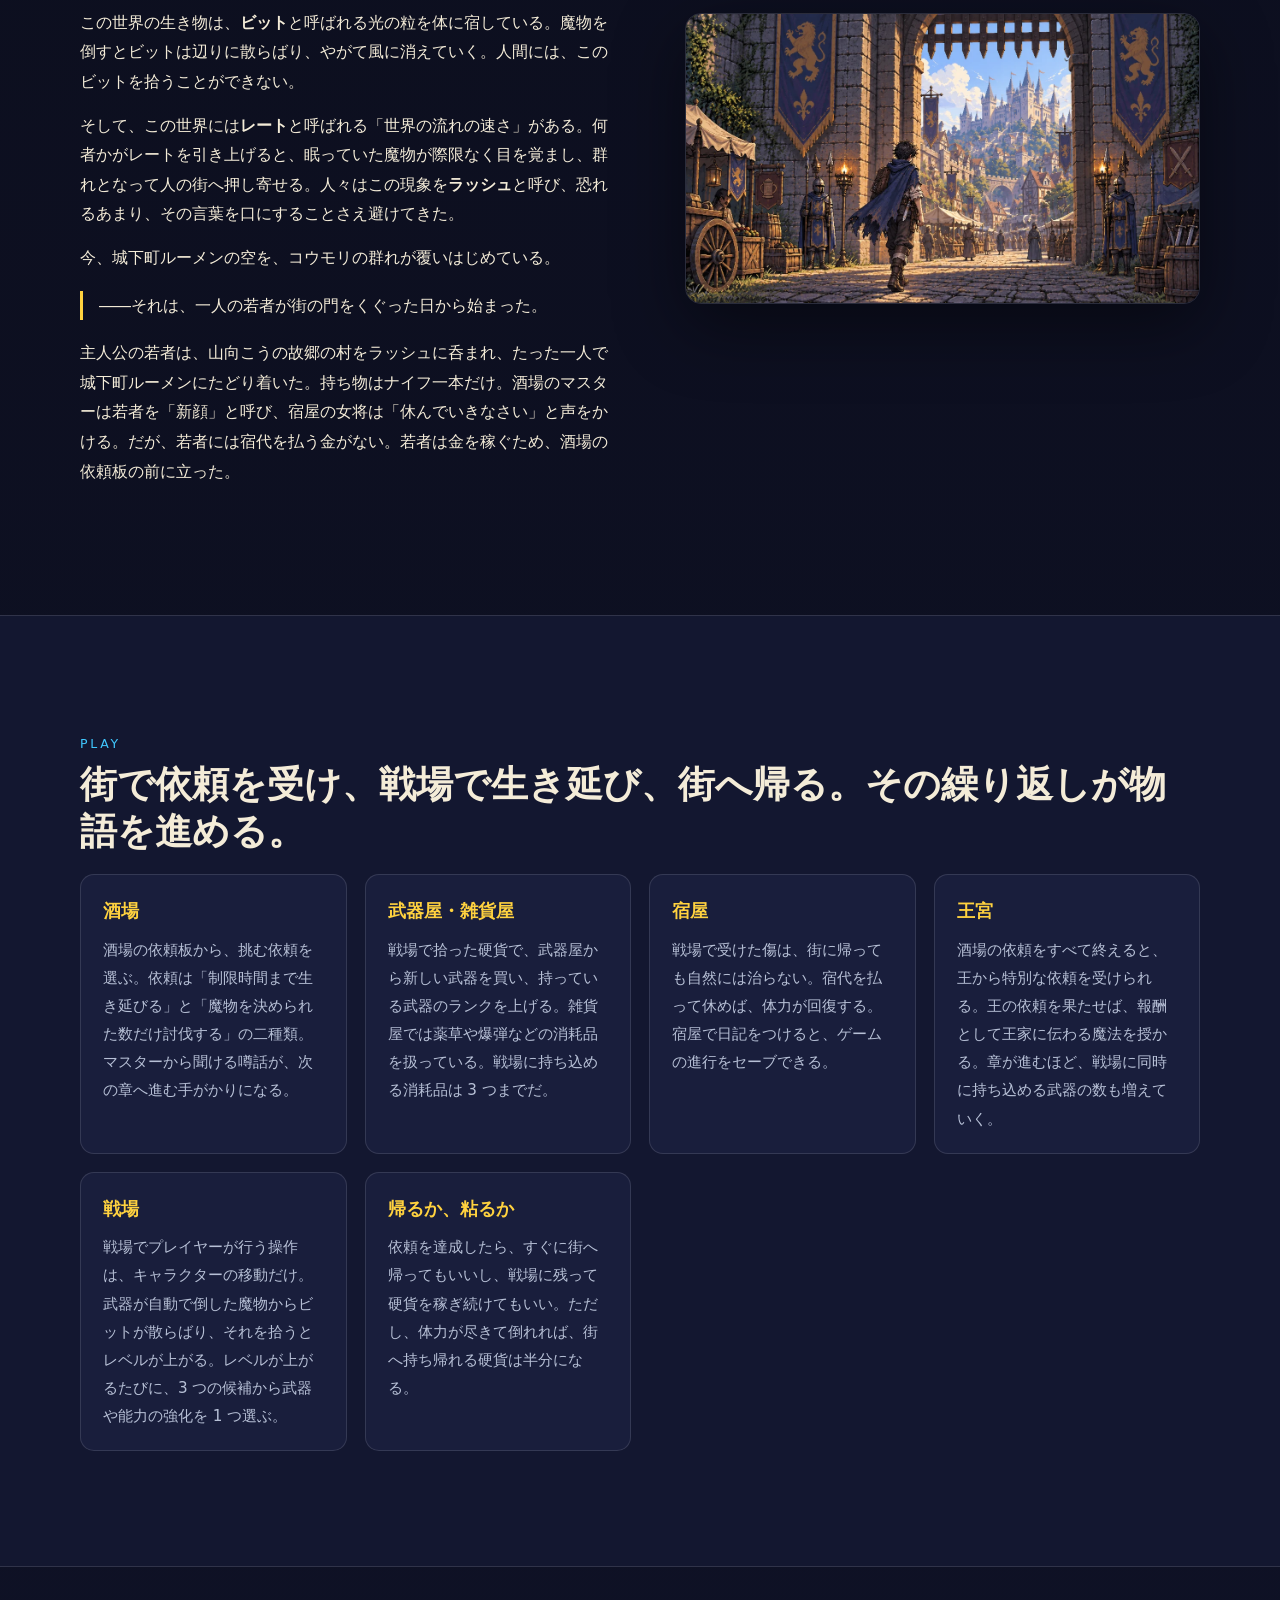
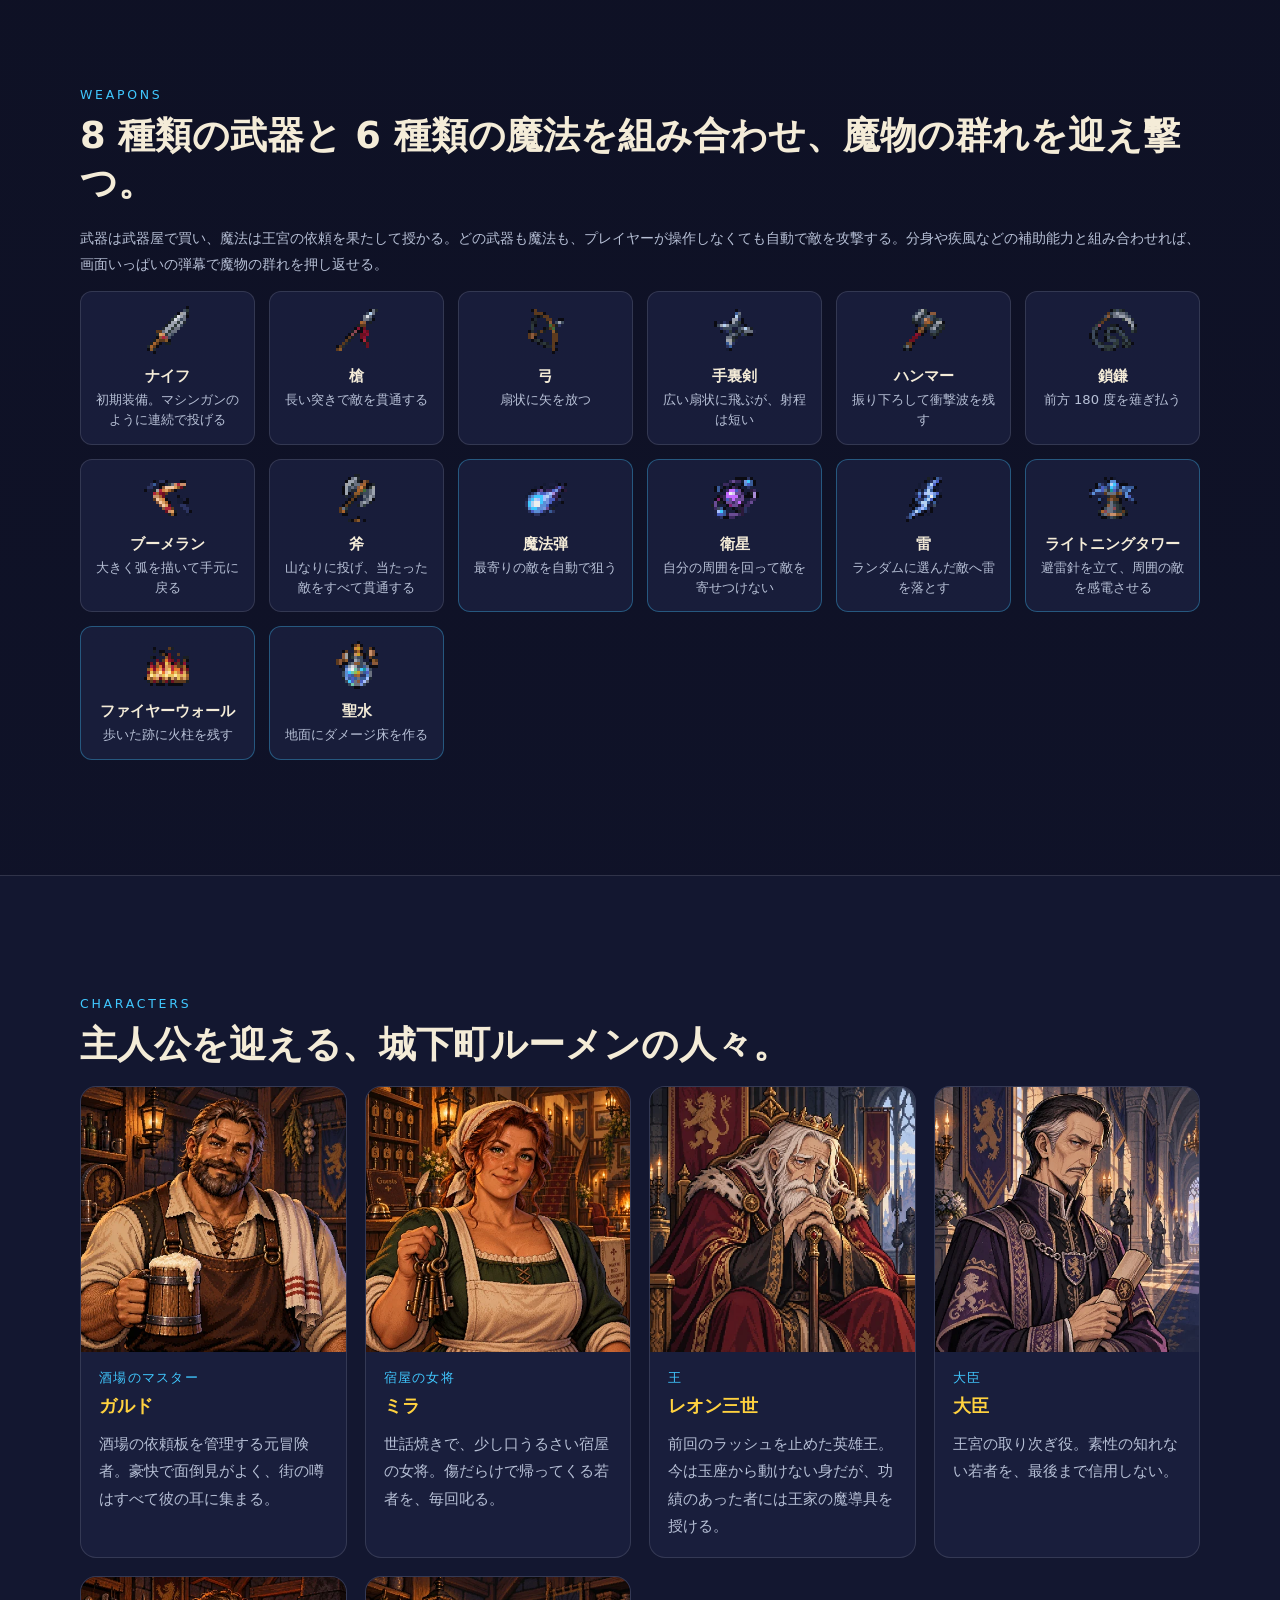
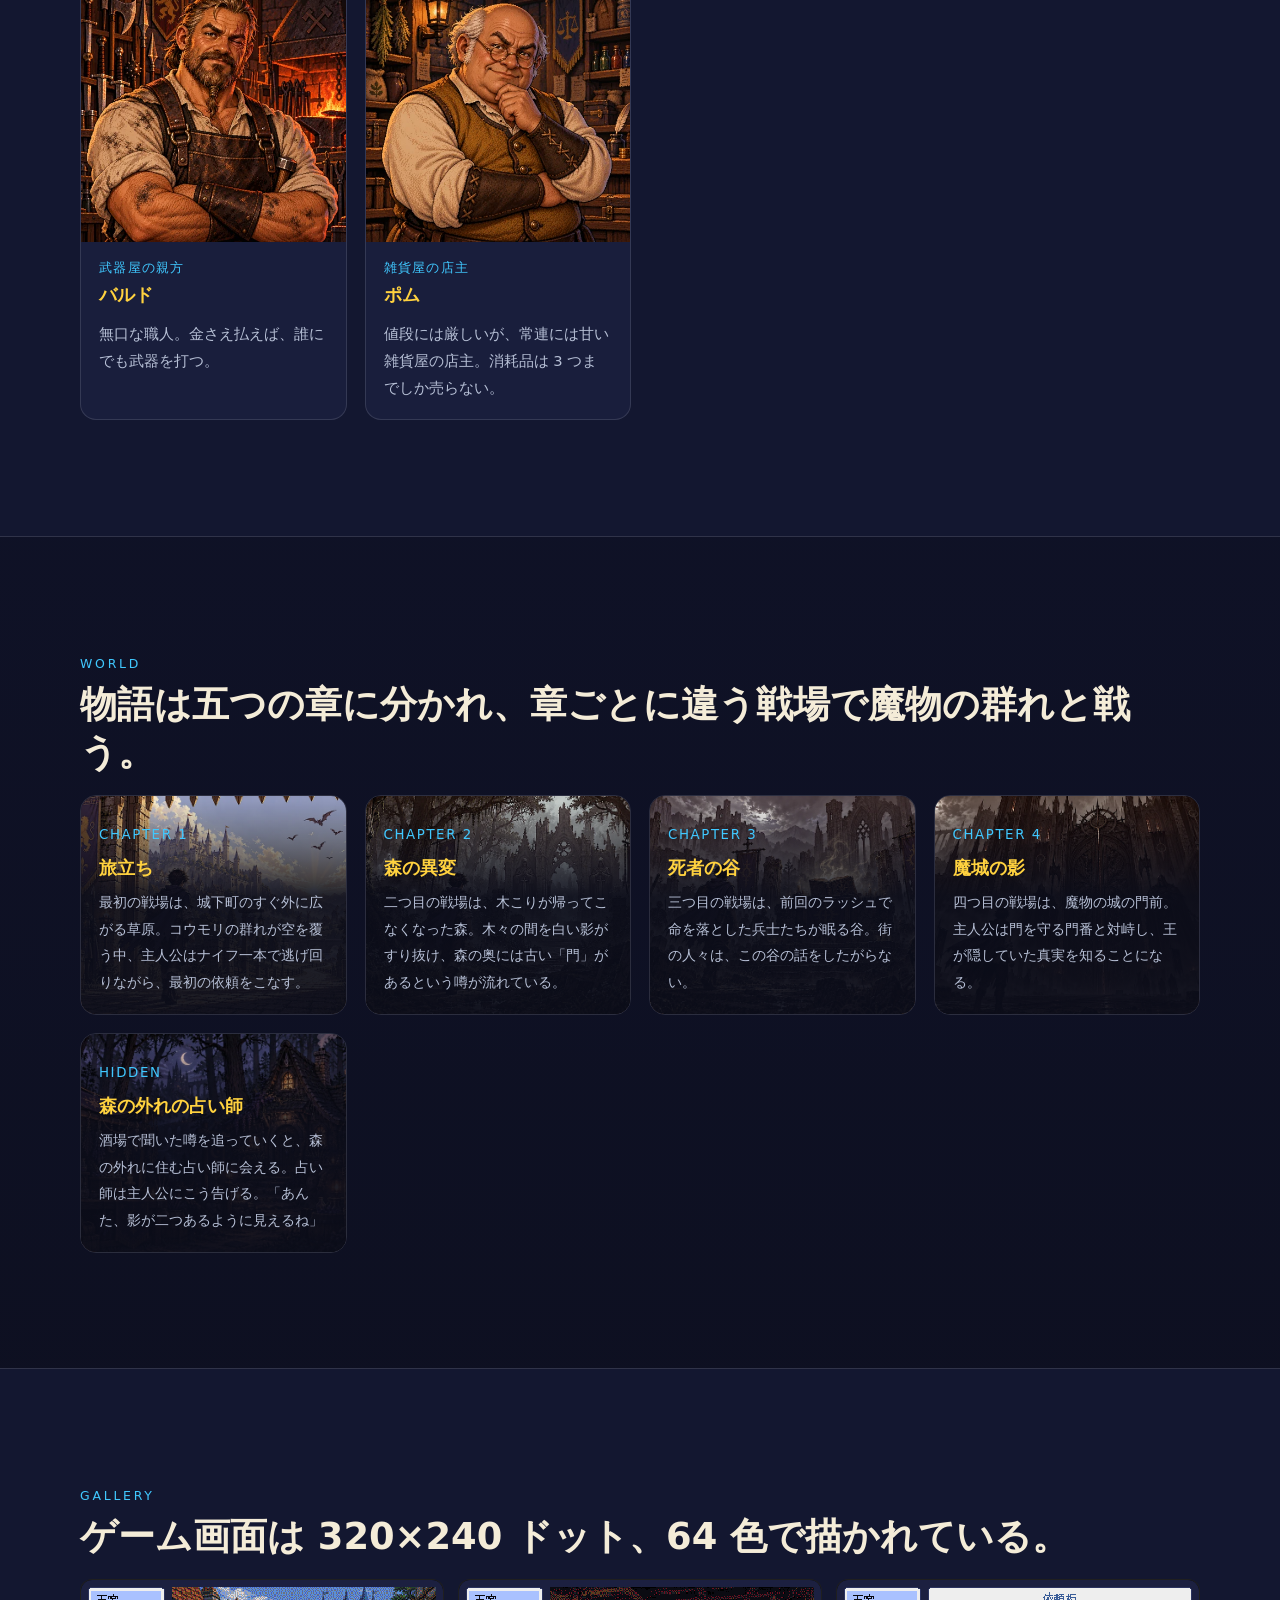
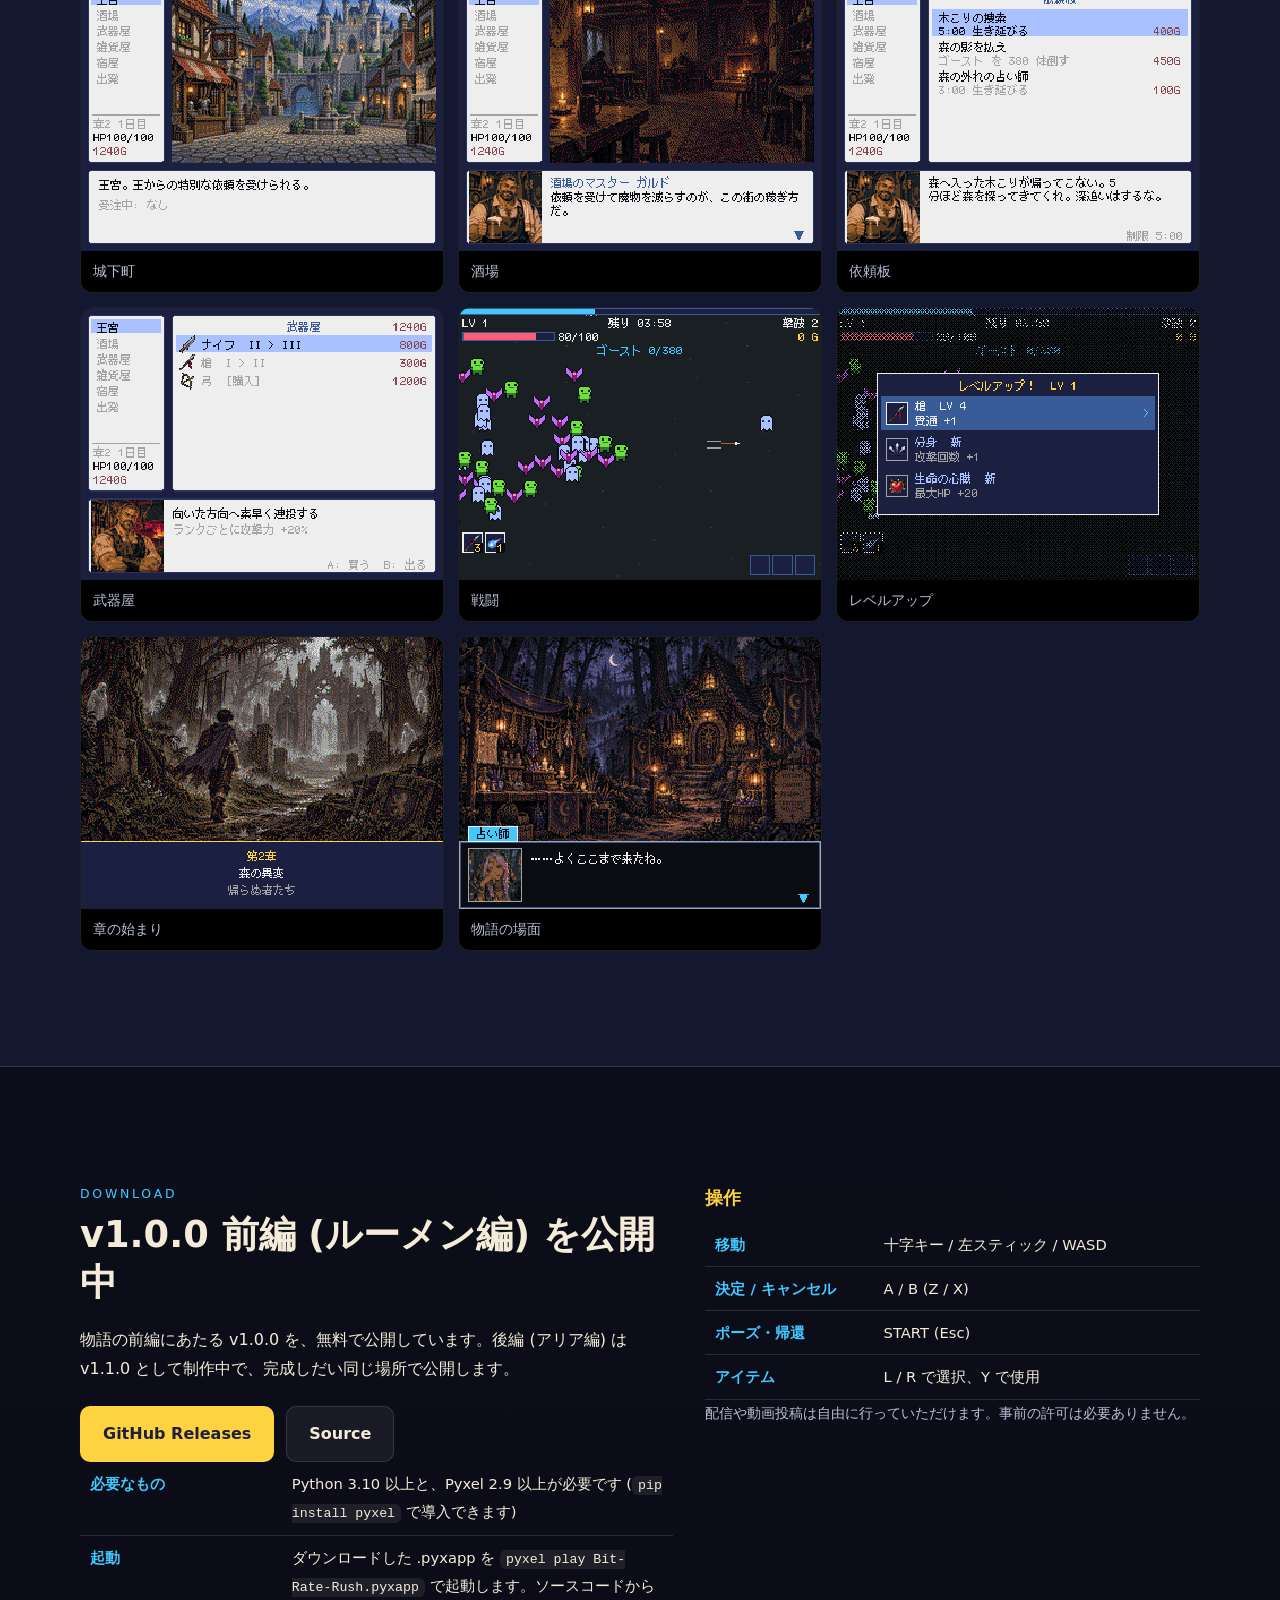
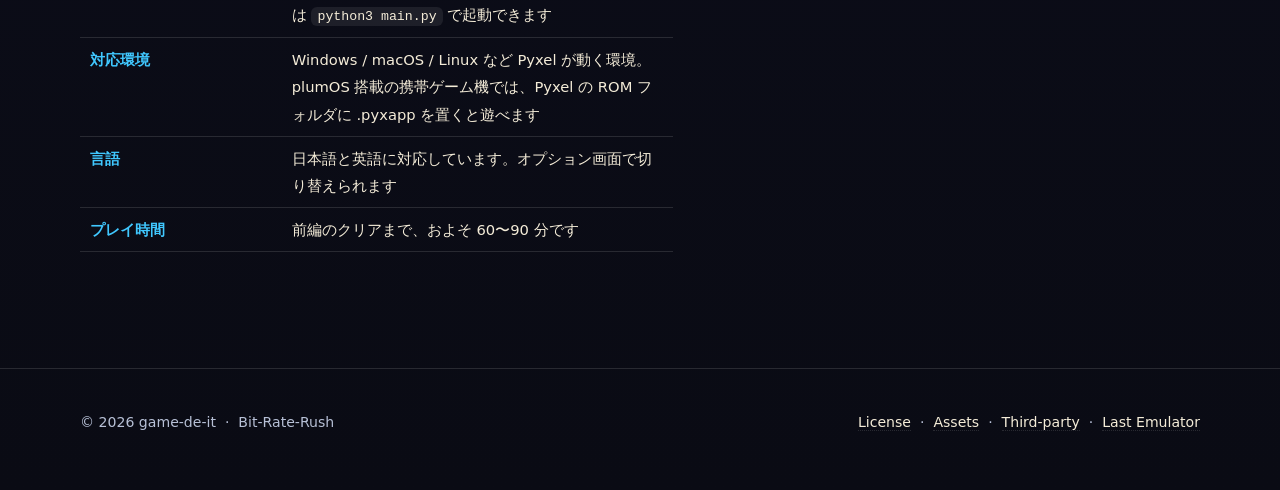
==== commit ad81ed4d: "本文を常体 (だ・である調) に統一。Download の実用情報のみ敬体 Co-Authored-By: Claude Opus 5 <noreply@anthropic.com>" ====
--- a/index.html
+++ b/index.html
@@ -37,9 +37,9 @@
           <h1>Bit-Rate-Rush</h1>
           <p class="subtitle">魔物の群れが押し寄せる戦場を、ナイフ一本で生き延びろ。街に帰れば、次の依頼と物語が待っている。</p>
           <p class="hero-copy">
-            Bit-Rate-Rush は、Pyxel で作られた 2D ドット絵のサバイバルアクション RPG です。
-            プレイヤーは城下町にたどり着いた若者となり、酒場で依頼を受けて戦場へ向かい、押し寄せる魔物の群れを数分間生き延びて街へ帰ります。
-            戦場で拾ったお金で装備を整え、依頼を重ねていくと、この街と世界に起きている異変の正体が明らかになります。
+            Bit-Rate-Rush は、Pyxel で作られた 2D ドット絵のサバイバルアクション RPG だ。
+            プレイヤーは城下町にたどり着いた若者となり、酒場で依頼を受けて戦場へ向かい、押し寄せる魔物の群れを数分間生き延びて街へ帰る。
+            戦場で拾った金で装備を整え、依頼を重ねた先に、この街と世界を蝕む異変の正体が待っている。
           </p>
           <div class="hero-actions">
             <a class="button primary" href="#download">Download</a>
@@ -52,12 +52,12 @@
         <div class="section-inner intro-grid">
           <div>
             <p class="section-label">Overview</p>
-            <h2>操作は移動だけ。武器は自動で敵を攻撃します。</h2>
+            <h2>操作は移動だけ。武器は勝手に敵を撃つ。</h2>
           </div>
           <p class="lead">
-            戦場でプレイヤーが行う操作は、<strong>キャラクターを移動させること</strong>だけです。持っている武器は自動で敵に向かって飛び、魔法も自動で発動します。
-            プレイヤーが考えるのは、「魔物の群れをどう避けて走るか」と「レベルアップのときにどの武器や能力を伸ばすか」の二つです。
-            1 回の依頼は 3〜10 分で終わるので、携帯ゲーム機でも 1 依頼ずつ気軽に遊べます。
+            戦場でプレイヤーが行う操作は、<strong>キャラクターを移動させること</strong>だけだ。手にした武器は自動で敵へ飛び、魔法も自動で発動する。
+            プレイヤーが考えるのは、「魔物の群れをどう避けて走るか」と「レベルアップでどの武器や能力を伸ばすか」の二つだけ。
+            1 回の依頼は 3〜10 分で終わる。携帯ゲーム機でも、1 依頼ずつ気軽に遊べる。
           </p>
         </div>
       </section>
@@ -67,11 +67,11 @@
           <div>
             <p class="section-label">Story</p>
             <h2>魔物の群れが街に押し寄せる現象を、人々は「ラッシュ」と呼ぶ。</h2>
-            <p>この世界の生き物は、<strong>ビット</strong>と呼ばれる光の粒を体に宿しています。魔物を倒すとビットは辺りに散らばり、やがて風に消えていきます。人間には、このビットを拾うことができません。</p>
-            <p>また、この世界には<strong>レート</strong>と呼ばれる「世界の流れの速さ」があります。何者かがレートを引き上げると、眠っていた魔物が際限なく目を覚まし、群れとなって人の街へ押し寄せます。人々はこの現象を<strong>ラッシュ</strong>と呼び、恐れるあまり、その言葉を口にすることさえ避けてきました。</p>
-            <p>そして今、城下町ルーメンの空を、コウモリの群れが覆いはじめています。</p>
-            <p class="quote">――それは、一人の若者が街の門をくぐった日から始まりました。</p>
-            <p>主人公の若者は、山向こうの故郷の村をラッシュに呑まれ、たった一人で城下町ルーメンにたどり着きました。持ち物はナイフ一本だけです。酒場のマスターは若者を「新顔」と呼び、宿屋の女将は「休んでいきなさい」と声をかけますが、若者には宿代を払うお金がありません。若者はお金を稼ぐため、酒場の依頼板の前に立ちました。</p>
+            <p>この世界の生き物は、<strong>ビット</strong>と呼ばれる光の粒を体に宿している。魔物を倒すとビットは辺りに散らばり、やがて風に消えていく。人間には、このビットを拾うことができない。</p>
+            <p>そして、この世界には<strong>レート</strong>と呼ばれる「世界の流れの速さ」がある。何者かがレートを引き上げると、眠っていた魔物が際限なく目を覚まし、群れとなって人の街へ押し寄せる。人々はこの現象を<strong>ラッシュ</strong>と呼び、恐れるあまり、その言葉を口にすることさえ避けてきた。</p>
+            <p>今、城下町ルーメンの空を、コウモリの群れが覆いはじめている。</p>
+            <p class="quote">――それは、一人の若者が街の門をくぐった日から始まった。</p>
+            <p>主人公の若者は、山向こうの故郷の村をラッシュに呑まれ、たった一人で城下町ルーメンにたどり着いた。持ち物はナイフ一本だけ。酒場のマスターは若者を「新顔」と呼び、宿屋の女将は「休んでいきなさい」と声をかける。だが、若者には宿代を払う金がない。若者は金を稼ぐため、酒場の依頼板の前に立った。</p>
           </div>
           <figure class="feature-figure"><img src="assets/images/story.webp" alt="城下町の門をくぐる若者"></figure>
         </div>
@@ -80,14 +80,14 @@
       <section id="play" class="section intro-band">
         <div class="section-inner">
           <p class="section-label">Play</p>
-          <h2>街で依頼を受けて装備を整え、戦場で生き延びて、街へ帰る。この繰り返しで物語が進みます。</h2>
+          <h2>街で依頼を受け、戦場で生き延び、街へ帰る。その繰り返しが物語を進める。</h2>
           <div class="card-grid">
-            <div class="card"><h3>酒場</h3><p>酒場の依頼板から、プレイヤーが挑む依頼を選びます。依頼には「制限時間まで生き延びる」と「魔物を決められた数だけ討伐する」の二種類があります。マスターから聞ける噂話が、次の章へ進む手がかりになります。</p></div>
-            <div class="card"><h3>武器屋・雑貨屋</h3><p>戦場で拾った硬貨を使って、武器屋で新しい武器を買ったり、持っている武器のランクを上げたりします。雑貨屋では薬草や爆弾などの消耗品を買えます。消耗品は 3 つまで戦場に持ち込めます。</p></div>
-            <div class="card"><h3>宿屋</h3><p>戦場で受けた傷は、街に帰っても自然には治りません。宿屋で宿代を払って休むと、体力が回復します。宿屋で日記をつけると、ゲームの進行をセーブできます。</p></div>
-            <div class="card"><h3>王宮</h3><p>酒場の依頼をすべて終えると、王から特別な依頼を受けられます。王の依頼を達成すると、報酬として王家に伝わる魔法を授かります。章が進むほど、戦場に同時に持ち込める武器の数も増えていきます。</p></div>
-            <div class="card"><h3>戦場</h3><p>戦場でプレイヤーが行う操作は、キャラクターの移動だけです。武器が自動で倒した魔物からビットが散らばるので、それを拾ってレベルを上げます。レベルが上がるたびに、3 つの候補から武器や能力の強化を 1 つ選びます。</p></div>
-            <div class="card"><h3>帰るか、粘るか</h3><p>依頼を達成したら、すぐに街へ帰ることも、そのまま戦場に残って硬貨を稼ぎ続けることもできます。ただし、体力が尽きて倒れてしまうと、街へ持ち帰れる硬貨は半分になります。</p></div>
+            <div class="card"><h3>酒場</h3><p>酒場の依頼板から、挑む依頼を選ぶ。依頼は「制限時間まで生き延びる」と「魔物を決められた数だけ討伐する」の二種類。マスターから聞ける噂話が、次の章へ進む手がかりになる。</p></div>
+            <div class="card"><h3>武器屋・雑貨屋</h3><p>戦場で拾った硬貨で、武器屋から新しい武器を買い、持っている武器のランクを上げる。雑貨屋では薬草や爆弾などの消耗品を扱っている。戦場に持ち込める消耗品は 3 つまでだ。</p></div>
+            <div class="card"><h3>宿屋</h3><p>戦場で受けた傷は、街に帰っても自然には治らない。宿代を払って休めば、体力が回復する。宿屋で日記をつけると、ゲームの進行をセーブできる。</p></div>
+            <div class="card"><h3>王宮</h3><p>酒場の依頼をすべて終えると、王から特別な依頼を受けられる。王の依頼を果たせば、報酬として王家に伝わる魔法を授かる。章が進むほど、戦場に同時に持ち込める武器の数も増えていく。</p></div>
+            <div class="card"><h3>戦場</h3><p>戦場でプレイヤーが行う操作は、キャラクターの移動だけ。武器が自動で倒した魔物からビットが散らばり、それを拾うとレベルが上がる。レベルが上がるたびに、3 つの候補から武器や能力の強化を 1 つ選ぶ。</p></div>
+            <div class="card"><h3>帰るか、粘るか</h3><p>依頼を達成したら、すぐに街へ帰ってもいいし、戦場に残って硬貨を稼ぎ続けてもいい。ただし、体力が尽きて倒れれば、街へ持ち帰れる硬貨は半分になる。</p></div>
           </div>
         </div>
       </section>
@@ -95,8 +95,8 @@
       <section id="weapons" class="section">
         <div class="section-inner">
           <p class="section-label">Weapons</p>
-          <h2>8 種類の武器と 6 種類の魔法を組み合わせて、魔物の群れを迎え撃ちます。</h2>
-          <p class="note">武器は武器屋で購入し、魔法は王宮の依頼を達成すると授かります。どの武器や魔法も、プレイヤーが操作しなくても自動で敵を攻撃します。分身や疾風などの補助能力と組み合わせると、画面いっぱいの弾幕で魔物の群れを押し返せます。</p>
+          <h2>8 種類の武器と 6 種類の魔法を組み合わせ、魔物の群れを迎え撃つ。</h2>
+          <p class="note">武器は武器屋で買い、魔法は王宮の依頼を果たして授かる。どの武器も魔法も、プレイヤーが操作しなくても自動で敵を攻撃する。分身や疾風などの補助能力と組み合わせれば、画面いっぱいの弾幕で魔物の群れを押し返せる。</p>
           <div class="weapon-grid">
             <div class="weapon"><img class="pixel" src="assets/icons/icon_knife.png" alt=""><b>ナイフ</b><span>初期装備。マシンガンのように連続で投げる</span></div>
             <div class="weapon"><img class="pixel" src="assets/icons/icon_spear.png" alt=""><b>槍</b><span>長い突きで敵を貫通する</span></div>
@@ -121,12 +121,12 @@
           <p class="section-label">Characters</p>
           <h2>主人公を迎える、城下町ルーメンの人々。</h2>
           <div class="character-grid">
-            <article class="character-card"><img src="assets/images/npc_master.webp" alt="ガルド"><div class="character-body"><p class="role">酒場のマスター</p><h3>ガルド</h3><p>酒場の依頼板を管理する元冒険者です。豪快で面倒見がよく、街の噂はすべて彼から聞くことができます。</p></div></article>
-            <article class="character-card"><img src="assets/images/npc_inn.webp" alt="ミラ"><div class="character-body"><p class="role">宿屋の女将</p><h3>ミラ</h3><p>世話焼きで、少し口うるさい女将です。傷だらけで帰ってくる若者を、毎回叱ります。</p></div></article>
-            <article class="character-card"><img src="assets/images/npc_king.webp" alt="王"><div class="character-body"><p class="role">王</p><h3>レオン三世</h3><p>前回のラッシュを止めた英雄王です。今は玉座から動けない身ですが、功績のあった者に王家の魔導具を授けます。</p></div></article>
-            <article class="character-card"><img src="assets/images/npc_minister.webp" alt="大臣"><div class="character-body"><p class="role">大臣</p><h3>大臣</h3><p>王宮の取り次ぎ役です。素性の知れない若者を、最後まで信用しません。</p></div></article>
-            <article class="character-card"><img src="assets/images/npc_smith.webp" alt="バルド"><div class="character-body"><p class="role">武器屋の親方</p><h3>バルド</h3><p>無口な職人です。金さえ払えば、誰にでも武器を打ってくれます。</p></div></article>
-            <article class="character-card"><img src="assets/images/npc_shop.webp" alt="ポム"><div class="character-body"><p class="role">雑貨屋の店主</p><h3>ポム</h3><p>値段には厳しいものの、常連には甘い店主です。消耗品は 3 つまで売ってくれます。</p></div></article>
+            <article class="character-card"><img src="assets/images/npc_master.webp" alt="ガルド"><div class="character-body"><p class="role">酒場のマスター</p><h3>ガルド</h3><p>酒場の依頼板を管理する元冒険者。豪快で面倒見がよく、街の噂はすべて彼の耳に集まる。</p></div></article>
+            <article class="character-card"><img src="assets/images/npc_inn.webp" alt="ミラ"><div class="character-body"><p class="role">宿屋の女将</p><h3>ミラ</h3><p>世話焼きで、少し口うるさい宿屋の女将。傷だらけで帰ってくる若者を、毎回叱る。</p></div></article>
+            <article class="character-card"><img src="assets/images/npc_king.webp" alt="王"><div class="character-body"><p class="role">王</p><h3>レオン三世</h3><p>前回のラッシュを止めた英雄王。今は玉座から動けない身だが、功績のあった者には王家の魔導具を授ける。</p></div></article>
+            <article class="character-card"><img src="assets/images/npc_minister.webp" alt="大臣"><div class="character-body"><p class="role">大臣</p><h3>大臣</h3><p>王宮の取り次ぎ役。素性の知れない若者を、最後まで信用しない。</p></div></article>
+            <article class="character-card"><img src="assets/images/npc_smith.webp" alt="バルド"><div class="character-body"><p class="role">武器屋の親方</p><h3>バルド</h3><p>無口な職人。金さえ払えば、誰にでも武器を打つ。</p></div></article>
+            <article class="character-card"><img src="assets/images/npc_shop.webp" alt="ポム"><div class="character-body"><p class="role">雑貨屋の店主</p><h3>ポム</h3><p>値段には厳しいが、常連には甘い雑貨屋の店主。消耗品は 3 つまでしか売らない。</p></div></article>
           </div>
         </div>
       </section>
@@ -134,13 +134,13 @@
       <section id="world" class="section">
         <div class="section-inner">
           <p class="section-label">World</p>
-          <h2>物語は五つの章に分かれ、章ごとに違う戦場で魔物の群れと戦います。</h2>
+          <h2>物語は五つの章に分かれ、章ごとに違う戦場で魔物の群れと戦う。</h2>
           <div class="world-grid">
-            <div class="world-card"><img src="assets/images/chapter1.webp" alt=""><div class="world-body"><small>CHAPTER 1</small><h3>旅立ち</h3><p>最初の戦場は、城下町のすぐ外に広がる草原です。コウモリの群れが空を覆う中、主人公はナイフ一本で逃げ回りながら、最初の依頼をこなします。</p></div></div>
-            <div class="world-card"><img src="assets/images/chapter2.webp" alt=""><div class="world-body"><small>CHAPTER 2</small><h3>森の異変</h3><p>二つ目の戦場は、木こりが帰ってこなくなった森です。木々の間を白い影がすり抜け、森の奥には古い「門」があるという噂が流れています。</p></div></div>
-            <div class="world-card"><img src="assets/images/chapter3.webp" alt=""><div class="world-body"><small>CHAPTER 3</small><h3>死者の谷</h3><p>三つ目の戦場は、前回のラッシュで命を落とした兵士たちが眠る谷です。街の人々は、この谷の話をしたがりません。</p></div></div>
-            <div class="world-card"><img src="assets/images/chapter4.webp" alt=""><div class="world-body"><small>CHAPTER 4</small><h3>魔城の影</h3><p>四つ目の戦場は、魔物の城の門前です。主人公は門を守る門番と対峙し、王が隠していた真実を知ることになります。</p></div></div>
-            <div class="world-card"><img src="assets/images/forest.webp" alt=""><div class="world-body"><small>HIDDEN</small><h3>森の外れの占い師</h3><p>酒場で聞いた噂を追っていくと、森の外れに住む占い師に会えます。占い師は主人公にこう言います。「あんた、影が二つあるように見えるね」</p></div></div>
+            <div class="world-card"><img src="assets/images/chapter1.webp" alt=""><div class="world-body"><small>CHAPTER 1</small><h3>旅立ち</h3><p>最初の戦場は、城下町のすぐ外に広がる草原。コウモリの群れが空を覆う中、主人公はナイフ一本で逃げ回りながら、最初の依頼をこなす。</p></div></div>
+            <div class="world-card"><img src="assets/images/chapter2.webp" alt=""><div class="world-body"><small>CHAPTER 2</small><h3>森の異変</h3><p>二つ目の戦場は、木こりが帰ってこなくなった森。木々の間を白い影がすり抜け、森の奥には古い「門」があるという噂が流れている。</p></div></div>
+            <div class="world-card"><img src="assets/images/chapter3.webp" alt=""><div class="world-body"><small>CHAPTER 3</small><h3>死者の谷</h3><p>三つ目の戦場は、前回のラッシュで命を落とした兵士たちが眠る谷。街の人々は、この谷の話をしたがらない。</p></div></div>
+            <div class="world-card"><img src="assets/images/chapter4.webp" alt=""><div class="world-body"><small>CHAPTER 4</small><h3>魔城の影</h3><p>四つ目の戦場は、魔物の城の門前。主人公は門を守る門番と対峙し、王が隠していた真実を知ることになる。</p></div></div>
+            <div class="world-card"><img src="assets/images/forest.webp" alt=""><div class="world-body"><small>HIDDEN</small><h3>森の外れの占い師</h3><p>酒場で聞いた噂を追っていくと、森の外れに住む占い師に会える。占い師は主人公にこう告げる。「あんた、影が二つあるように見えるね」</p></div></div>
           </div>
         </div>
       </section>
@@ -148,7 +148,7 @@
       <section id="gallery" class="section intro-band">
         <div class="section-inner">
           <p class="section-label">Gallery</p>
-          <h2>ゲーム画面は 320×240 ドット、64 色で描かれています。</h2>
+          <h2>ゲーム画面は 320×240 ドット、64 色で描かれている。</h2>
           <div class="gallery">
             <figure><img class="pixel" src="assets/shots/town.png" alt=""><figcaption>城下町</figcaption></figure>
             <figure><img class="pixel" src="assets/shots/tavern.png" alt=""><figcaption>酒場</figcaption></figure>
@@ -167,7 +167,7 @@
           <div>
             <p class="section-label">Download</p>
             <h2>v1.0.0 前編 (ルーメン編) を公開中</h2>
-            <p>物語の前編にあたる v1.0.0 を、無料で公開しています。後編 (アリア編) は v1.1.0 として現在制作中で、完成しだい同じ場所で公開します。</p>
+            <p>物語の前編にあたる v1.0.0 を、無料で公開しています。後編 (アリア編) は v1.1.0 として制作中で、完成しだい同じ場所で公開します。</p>
             <div class="hero-actions">
               <a class="button primary" href="https://github.com/game-de-it/Bit-Rate-Rush/releases">GitHub Releases</a>
               <a class="button secondary" href="https://github.com/game-de-it/Bit-Rate-Rush">Source</a>
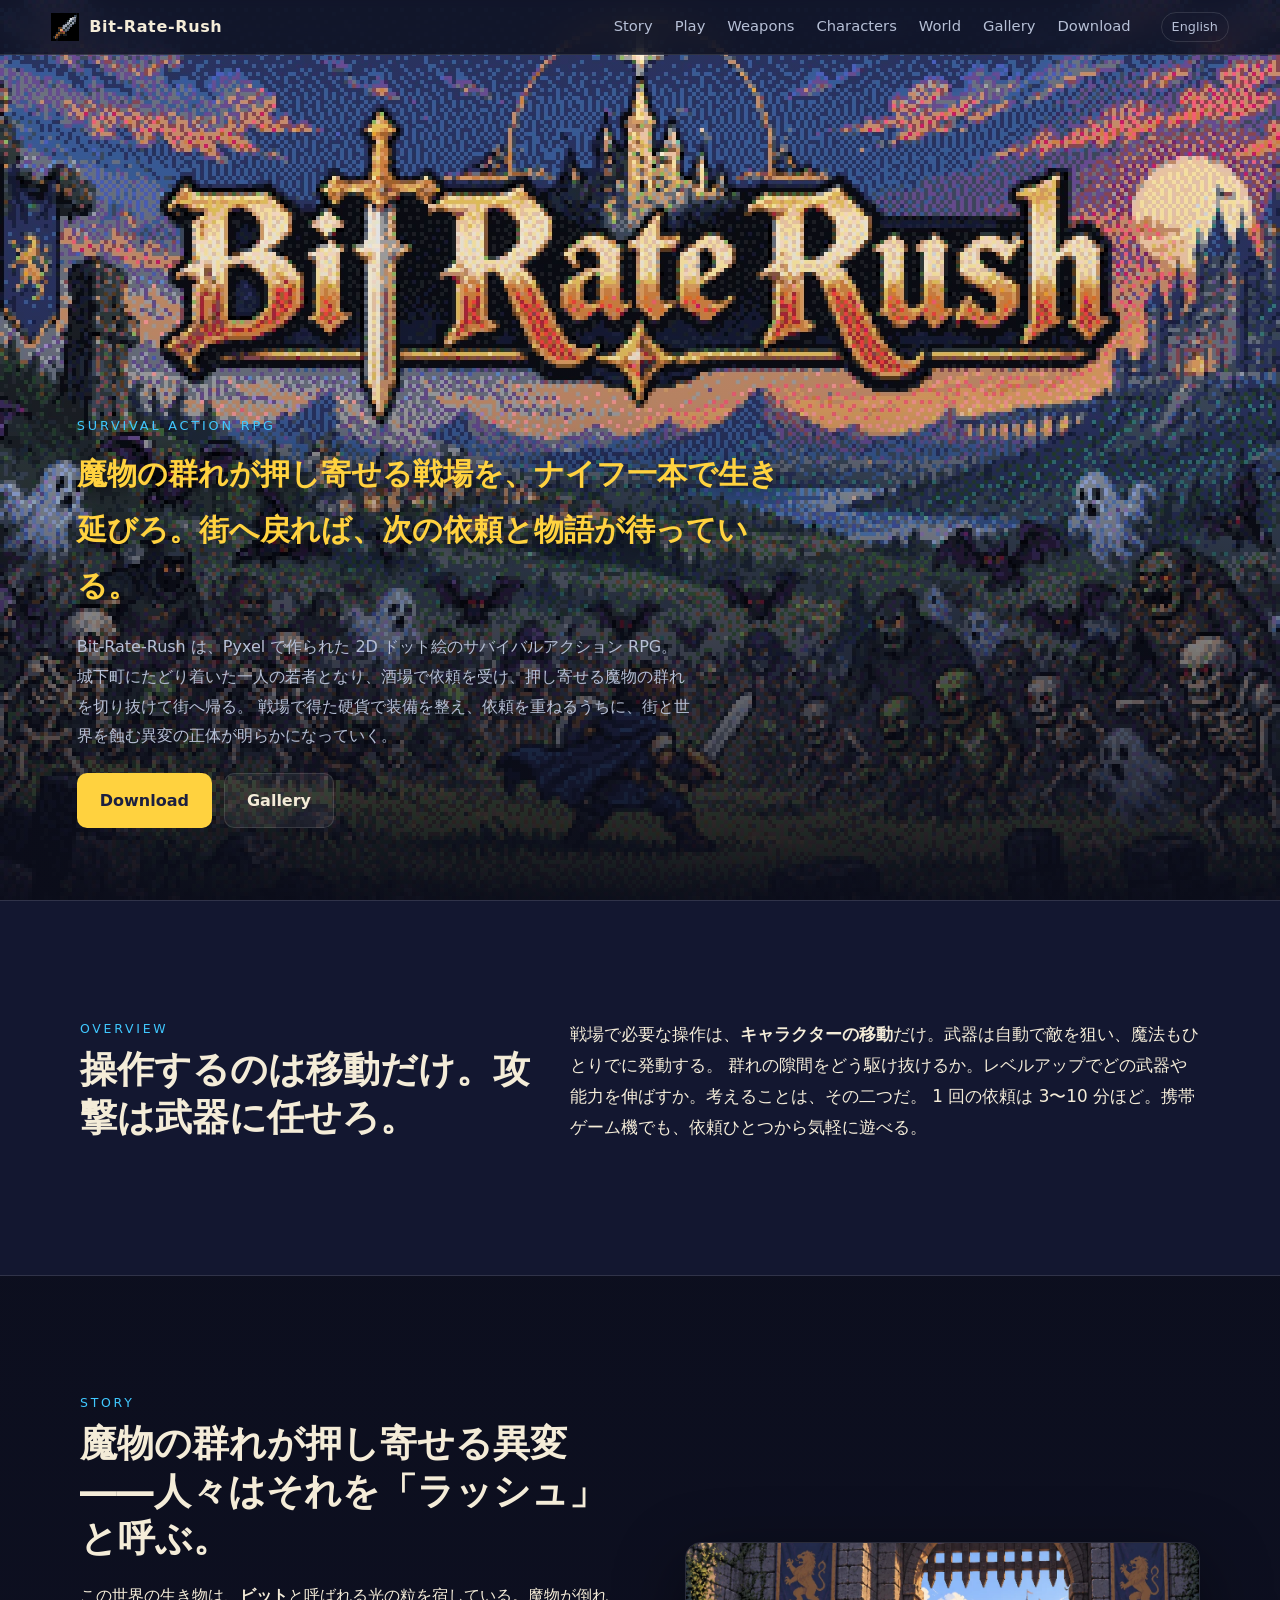
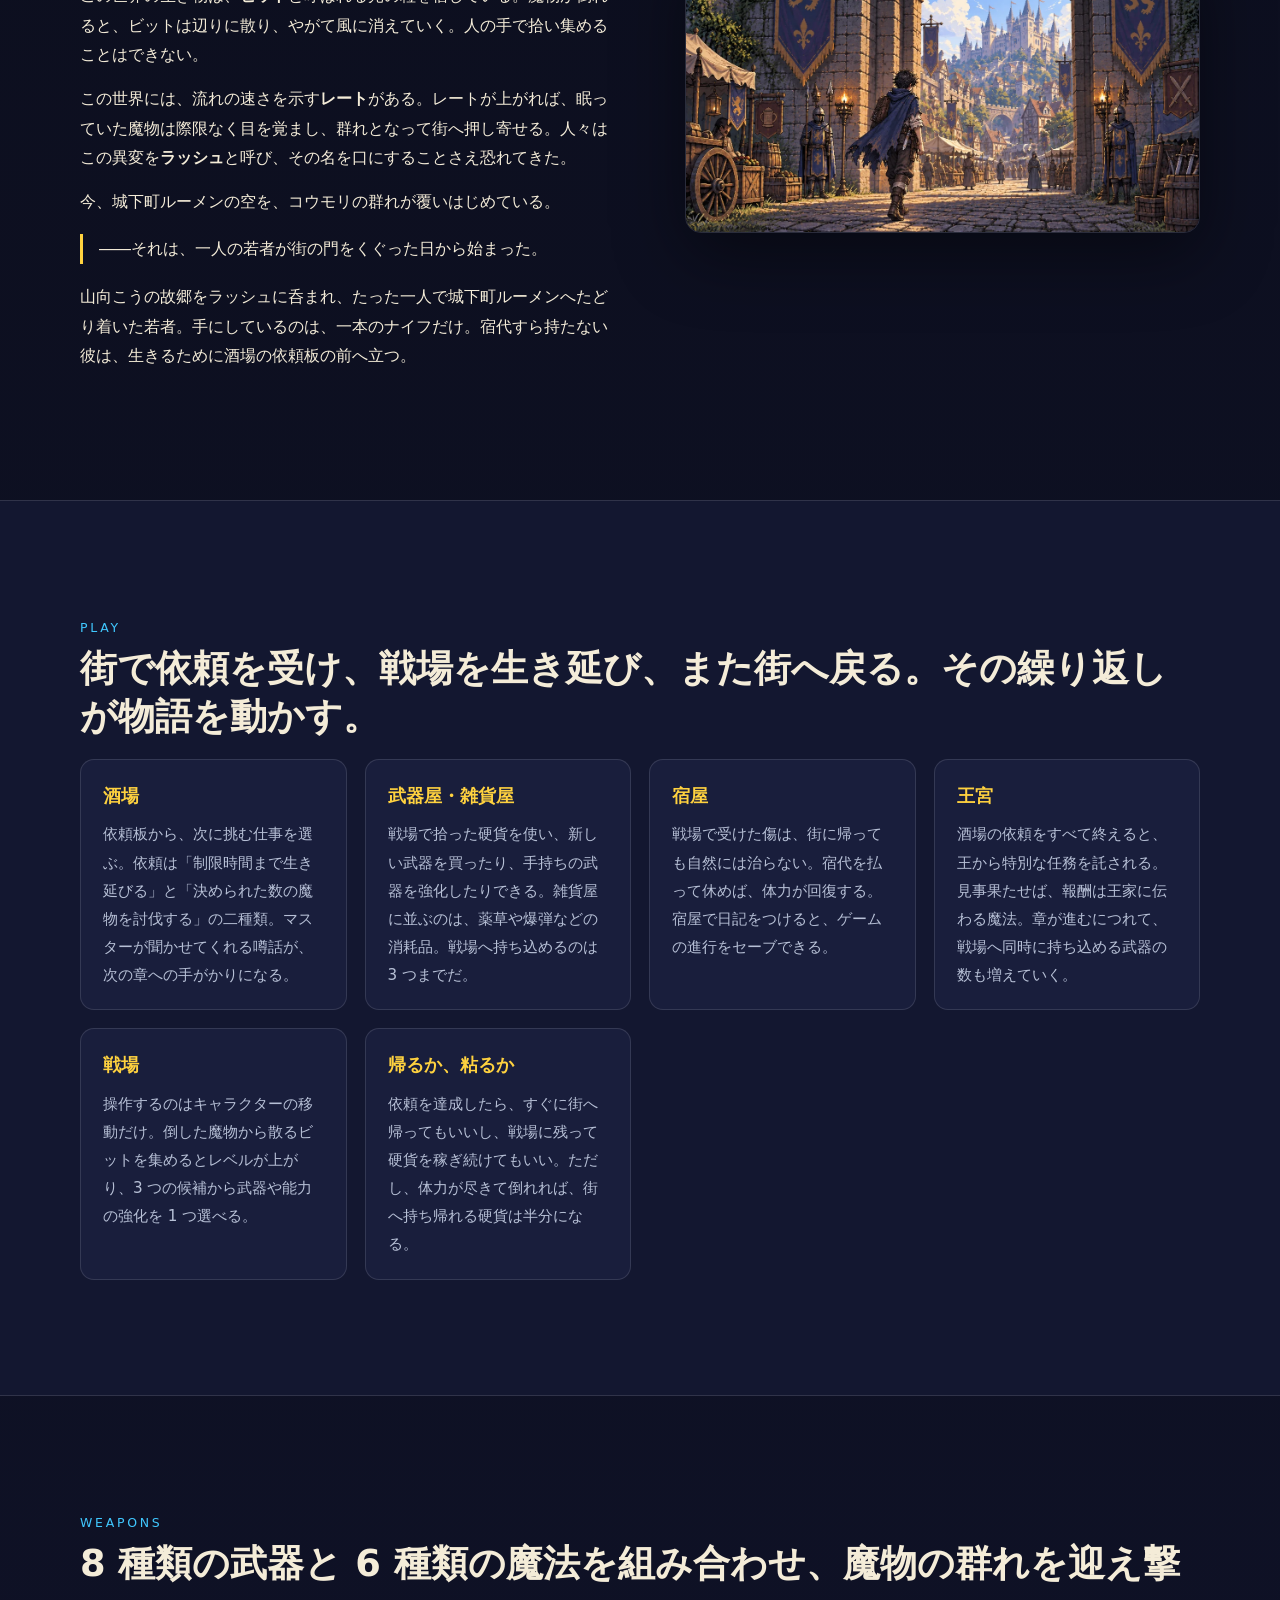
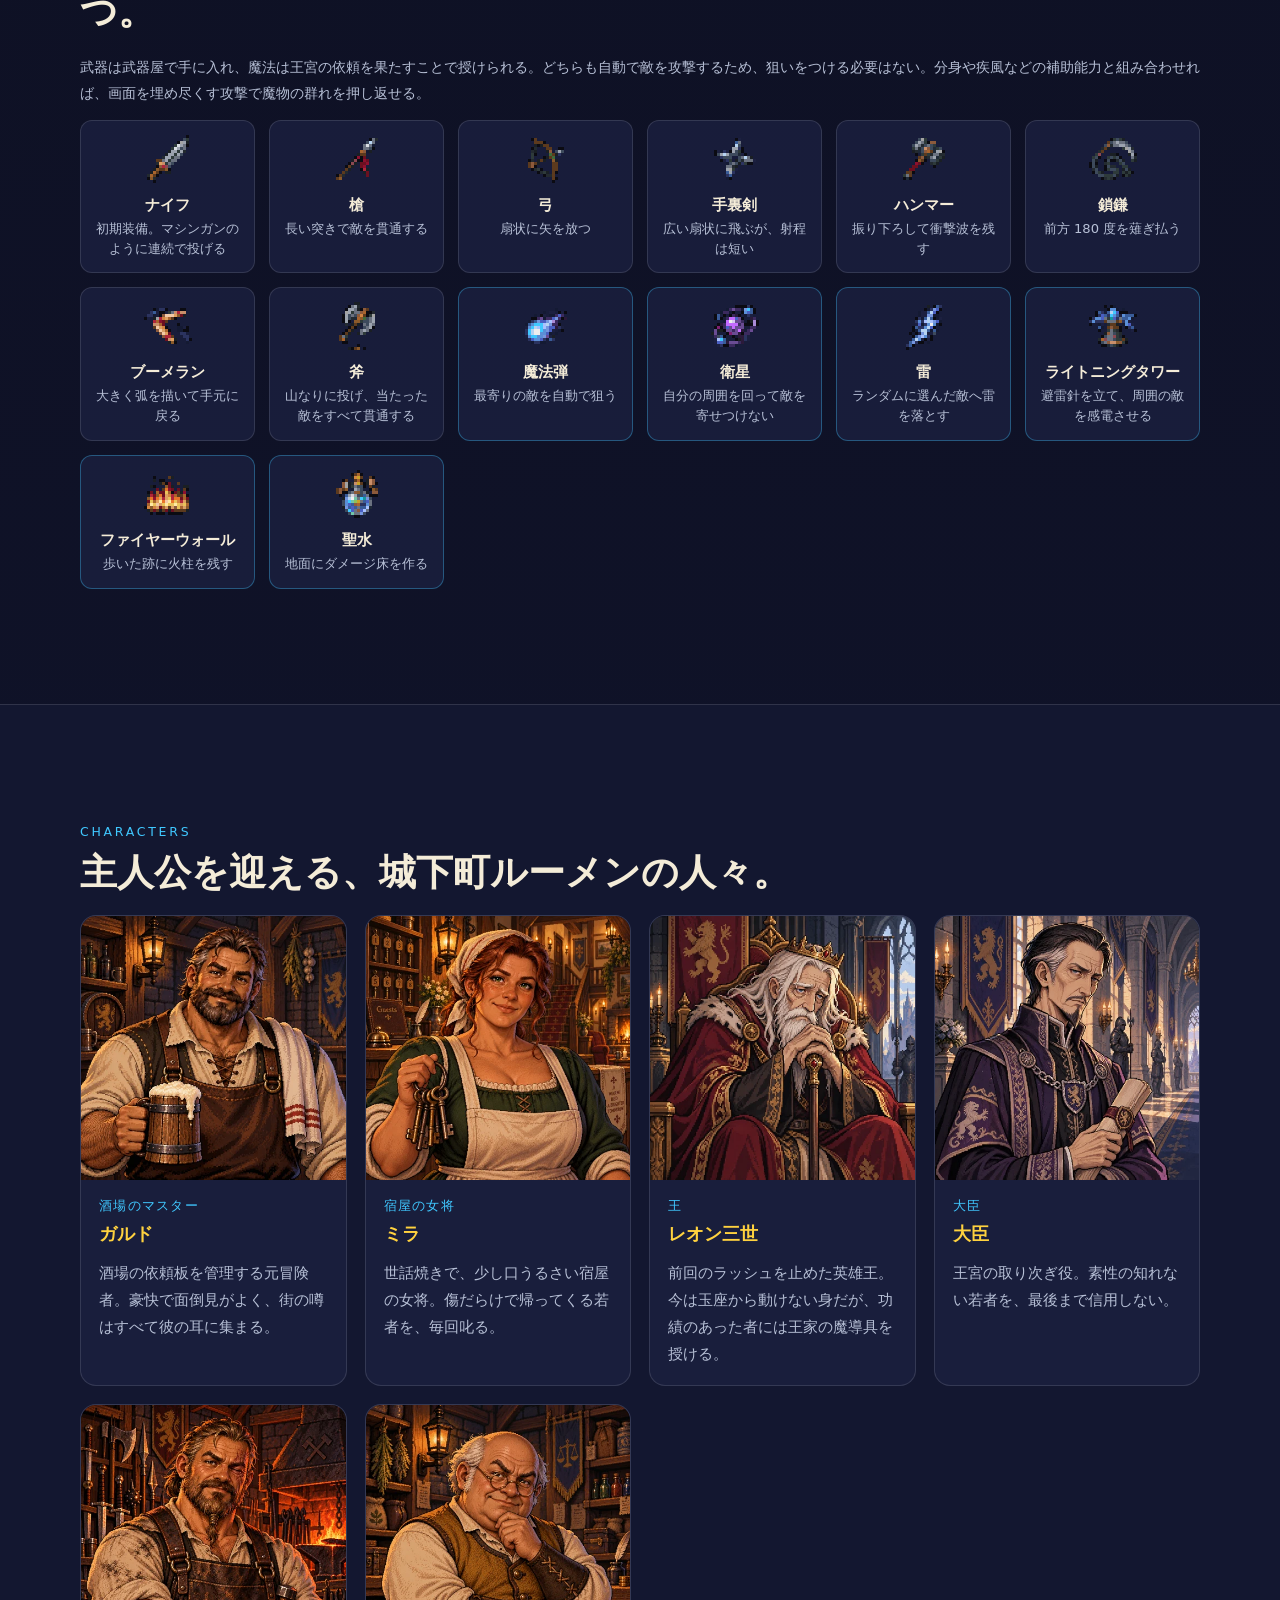
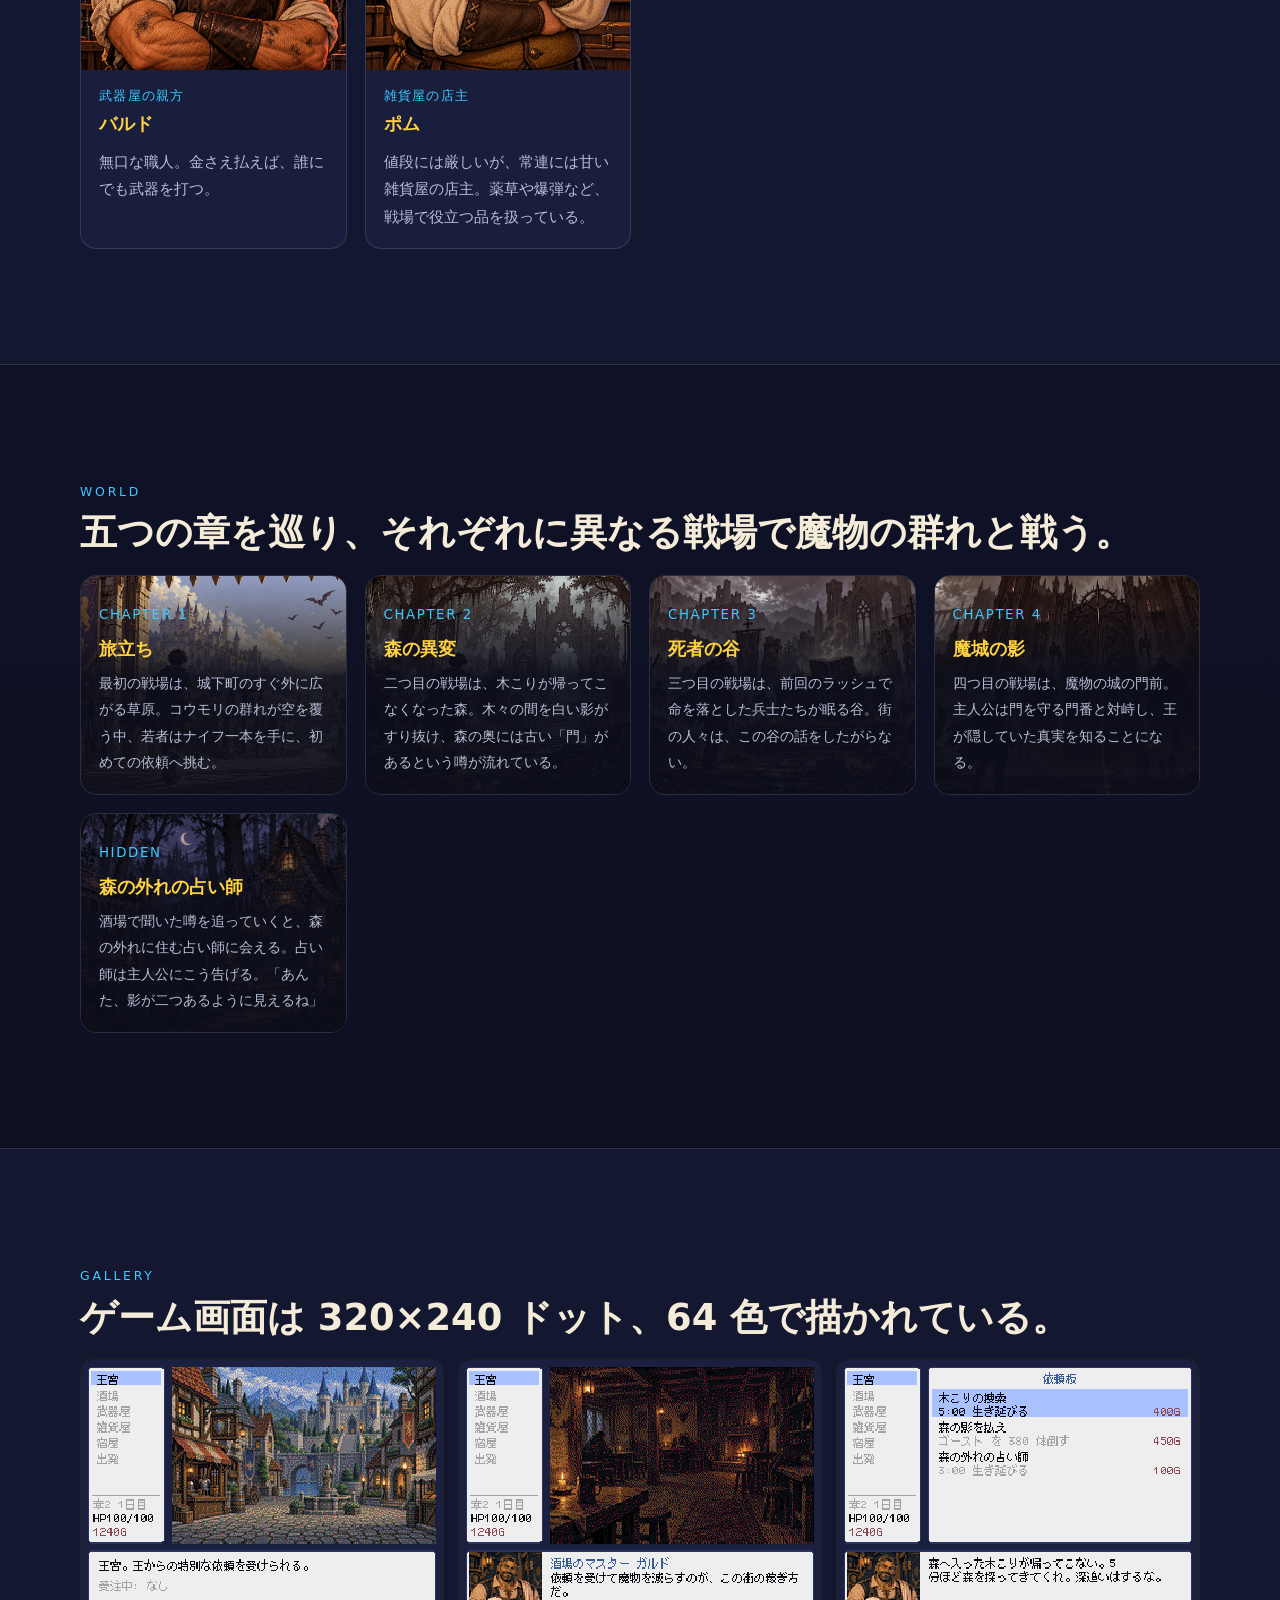
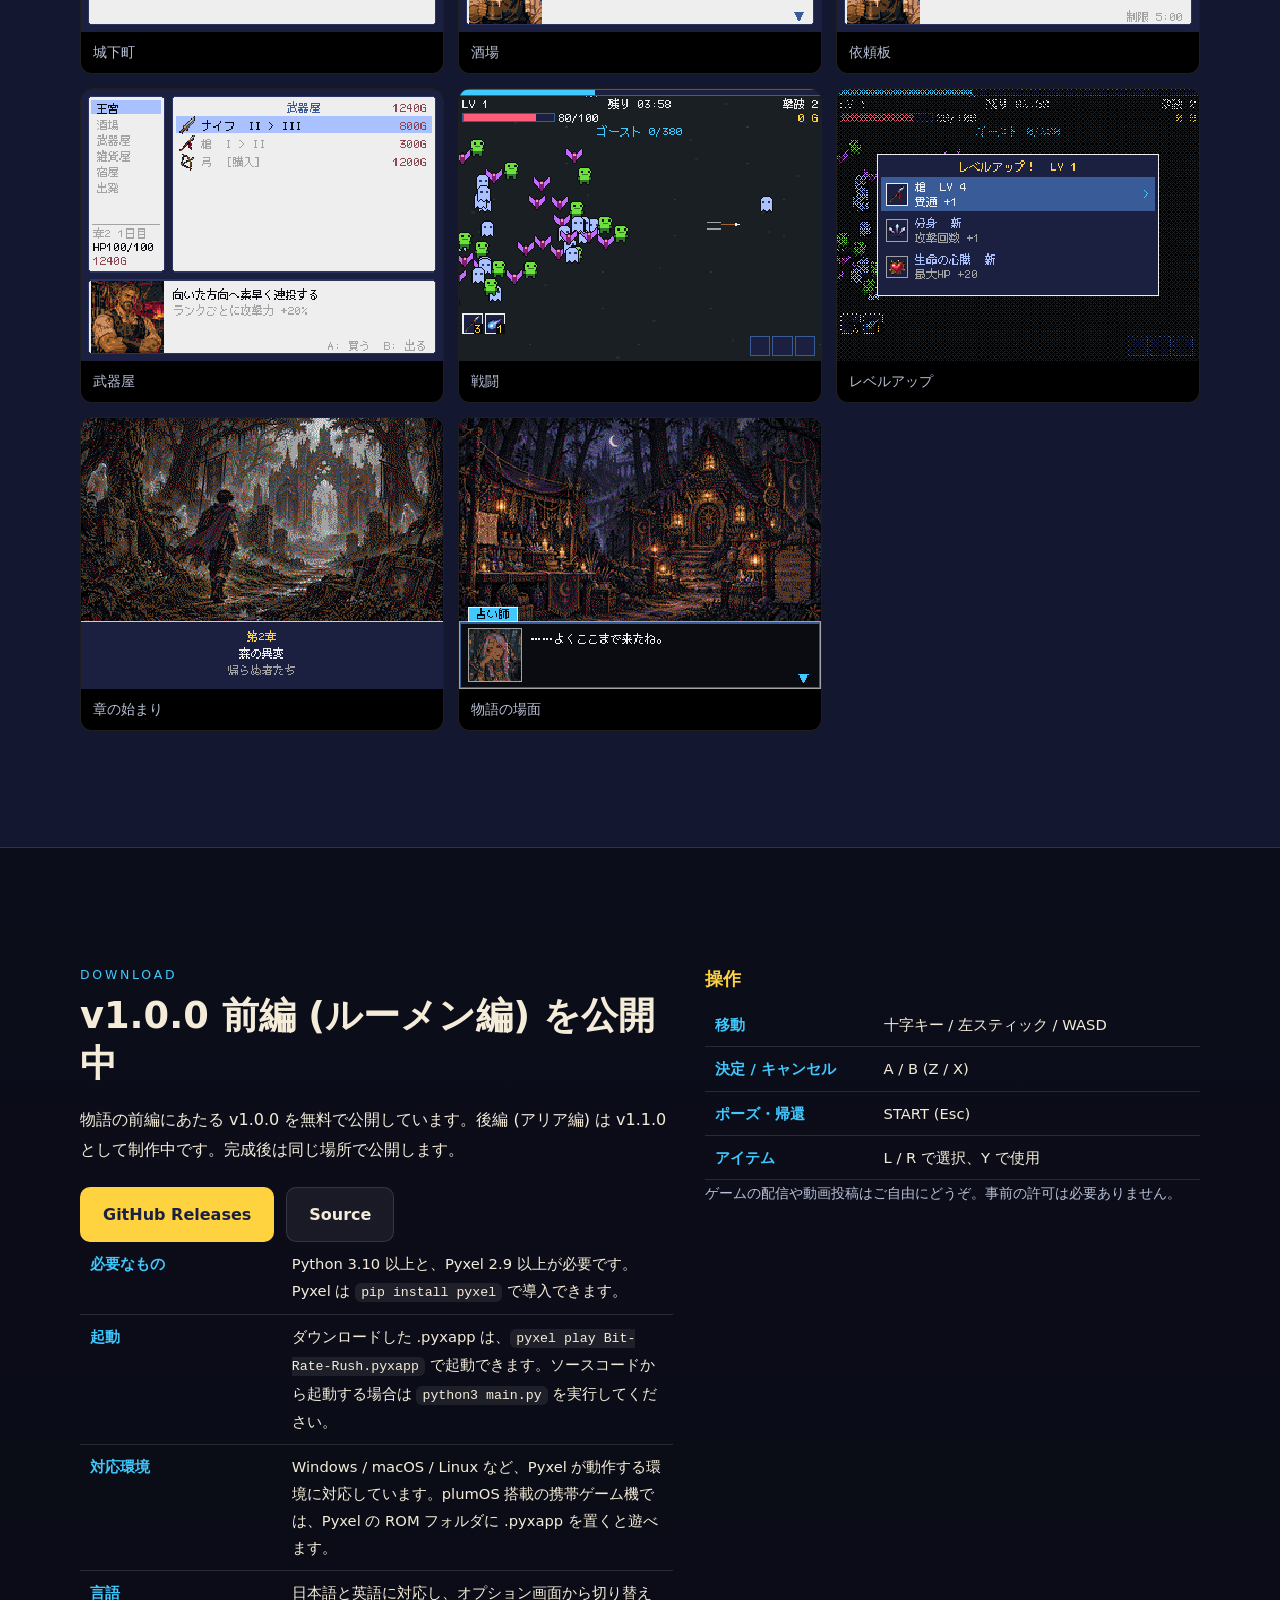
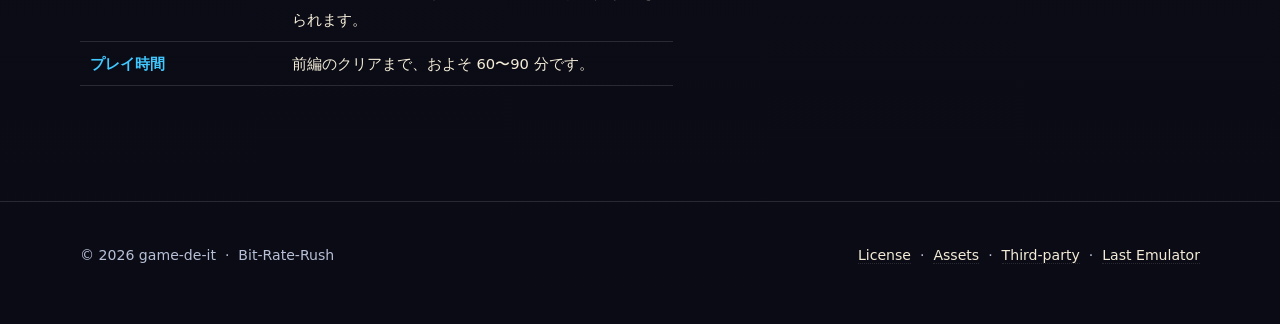
==== commit 7a210a1f: "日本語文言の添削を反映 Co-Authored-By: Claude Opus 5 <noreply@anthropic.com>" ====
--- a/index.html
+++ b/index.html
@@ -3,8 +3,8 @@
   <head>
     <meta charset="utf-8">
     <meta name="viewport" content="width=device-width, initial-scale=1">
-    <title>Bit-Rate-Rush 公式サイト — サバイバルアクション RPG</title>
-    <meta name="description" content="魔物の群れが押し寄せる戦場をナイフ一本で生き延び、街に帰って依頼と物語を進める 2D ドット絵のサバイバルアクション RPG。Pyxel 製、日本語と英語に対応。">
+    <title>Bit-Rate-Rush 公式サイト — サバイバルアクションRPG</title>
+    <meta name="description" content="ナイフ一本で魔物の群れを切り抜け、街で依頼と物語を進めていく、Pyxel製の2Dドット絵サバイバルアクションRPG。日本語・英語に対応。">
     <meta name="theme-color" content="#0b0d1a">
     <meta property="og:type" content="website">
     <meta property="og:title" content="Bit-Rate-Rush">
@@ -35,11 +35,11 @@
         <div class="hero-content">
           <p class="kicker">Survival Action RPG</p>
           <h1>Bit-Rate-Rush</h1>
-          <p class="subtitle">魔物の群れが押し寄せる戦場を、ナイフ一本で生き延びろ。街に帰れば、次の依頼と物語が待っている。</p>
+          <p class="subtitle">魔物の群れが押し寄せる戦場を、ナイフ一本で生き延びろ。街へ戻れば、次の依頼と物語が待っている。</p>
           <p class="hero-copy">
-            Bit-Rate-Rush は、Pyxel で作られた 2D ドット絵のサバイバルアクション RPG だ。
-            プレイヤーは城下町にたどり着いた若者となり、酒場で依頼を受けて戦場へ向かい、押し寄せる魔物の群れを数分間生き延びて街へ帰る。
-            戦場で拾った金で装備を整え、依頼を重ねた先に、この街と世界を蝕む異変の正体が待っている。
+            Bit-Rate-Rush は、Pyxel で作られた 2D ドット絵のサバイバルアクション RPG。
+            城下町にたどり着いた一人の若者となり、酒場で依頼を受け、押し寄せる魔物の群れを切り抜けて街へ帰る。
+            戦場で得た硬貨で装備を整え、依頼を重ねるうちに、街と世界を蝕む異変の正体が明らかになっていく。
           </p>
           <div class="hero-actions">
             <a class="button primary" href="#download">Download</a>
@@ -52,12 +52,12 @@
         <div class="section-inner intro-grid">
           <div>
             <p class="section-label">Overview</p>
-            <h2>操作は移動だけ。武器は勝手に敵を撃つ。</h2>
+            <h2>操作するのは移動だけ。攻撃は武器に任せろ。</h2>
           </div>
           <p class="lead">
-            戦場でプレイヤーが行う操作は、<strong>キャラクターを移動させること</strong>だけだ。手にした武器は自動で敵へ飛び、魔法も自動で発動する。
-            プレイヤーが考えるのは、「魔物の群れをどう避けて走るか」と「レベルアップでどの武器や能力を伸ばすか」の二つだけ。
-            1 回の依頼は 3〜10 分で終わる。携帯ゲーム機でも、1 依頼ずつ気軽に遊べる。
+            戦場で必要な操作は、<strong>キャラクターの移動</strong>だけ。武器は自動で敵を狙い、魔法もひとりでに発動する。
+            群れの隙間をどう駆け抜けるか。レベルアップでどの武器や能力を伸ばすか。考えることは、その二つだ。
+            1 回の依頼は 3〜10 分ほど。携帯ゲーム機でも、依頼ひとつから気軽に遊べる。
           </p>
         </div>
       </section>
@@ -66,12 +66,12 @@
         <div class="section-inner two-column">
           <div>
             <p class="section-label">Story</p>
-            <h2>魔物の群れが街に押し寄せる現象を、人々は「ラッシュ」と呼ぶ。</h2>
-            <p>この世界の生き物は、<strong>ビット</strong>と呼ばれる光の粒を体に宿している。魔物を倒すとビットは辺りに散らばり、やがて風に消えていく。人間には、このビットを拾うことができない。</p>
-            <p>そして、この世界には<strong>レート</strong>と呼ばれる「世界の流れの速さ」がある。何者かがレートを引き上げると、眠っていた魔物が際限なく目を覚まし、群れとなって人の街へ押し寄せる。人々はこの現象を<strong>ラッシュ</strong>と呼び、恐れるあまり、その言葉を口にすることさえ避けてきた。</p>
+            <h2>魔物の群れが押し寄せる異変――人々はそれを「ラッシュ」と呼ぶ。</h2>
+            <p>この世界の生き物は、<strong>ビット</strong>と呼ばれる光の粒を宿している。魔物が倒れると、ビットは辺りに散り、やがて風に消えていく。人の手で拾い集めることはできない。</p>
+            <p>この世界には、流れの速さを示す<strong>レート</strong>がある。レートが上がれば、眠っていた魔物は際限なく目を覚まし、群れとなって街へ押し寄せる。人々はこの異変を<strong>ラッシュ</strong>と呼び、その名を口にすることさえ恐れてきた。</p>
             <p>今、城下町ルーメンの空を、コウモリの群れが覆いはじめている。</p>
             <p class="quote">――それは、一人の若者が街の門をくぐった日から始まった。</p>
-            <p>主人公の若者は、山向こうの故郷の村をラッシュに呑まれ、たった一人で城下町ルーメンにたどり着いた。持ち物はナイフ一本だけ。酒場のマスターは若者を「新顔」と呼び、宿屋の女将は「休んでいきなさい」と声をかける。だが、若者には宿代を払う金がない。若者は金を稼ぐため、酒場の依頼板の前に立った。</p>
+            <p>山向こうの故郷をラッシュに呑まれ、たった一人で城下町ルーメンへたどり着いた若者。手にしているのは、一本のナイフだけ。宿代すら持たない彼は、生きるために酒場の依頼板の前へ立つ。</p>
           </div>
           <figure class="feature-figure"><img src="assets/images/story.webp" alt="城下町の門をくぐる若者"></figure>
         </div>
@@ -80,13 +80,13 @@
       <section id="play" class="section intro-band">
         <div class="section-inner">
           <p class="section-label">Play</p>
-          <h2>街で依頼を受け、戦場で生き延び、街へ帰る。その繰り返しが物語を進める。</h2>
+          <h2>街で依頼を受け、戦場を生き延び、また街へ戻る。その繰り返しが物語を動かす。</h2>
           <div class="card-grid">
-            <div class="card"><h3>酒場</h3><p>酒場の依頼板から、挑む依頼を選ぶ。依頼は「制限時間まで生き延びる」と「魔物を決められた数だけ討伐する」の二種類。マスターから聞ける噂話が、次の章へ進む手がかりになる。</p></div>
-            <div class="card"><h3>武器屋・雑貨屋</h3><p>戦場で拾った硬貨で、武器屋から新しい武器を買い、持っている武器のランクを上げる。雑貨屋では薬草や爆弾などの消耗品を扱っている。戦場に持ち込める消耗品は 3 つまでだ。</p></div>
+            <div class="card"><h3>酒場</h3><p>依頼板から、次に挑む仕事を選ぶ。依頼は「制限時間まで生き延びる」と「決められた数の魔物を討伐する」の二種類。マスターが聞かせてくれる噂話が、次の章への手がかりになる。</p></div>
+            <div class="card"><h3>武器屋・雑貨屋</h3><p>戦場で拾った硬貨を使い、新しい武器を買ったり、手持ちの武器を強化したりできる。雑貨屋に並ぶのは、薬草や爆弾などの消耗品。戦場へ持ち込めるのは 3 つまでだ。</p></div>
             <div class="card"><h3>宿屋</h3><p>戦場で受けた傷は、街に帰っても自然には治らない。宿代を払って休めば、体力が回復する。宿屋で日記をつけると、ゲームの進行をセーブできる。</p></div>
-            <div class="card"><h3>王宮</h3><p>酒場の依頼をすべて終えると、王から特別な依頼を受けられる。王の依頼を果たせば、報酬として王家に伝わる魔法を授かる。章が進むほど、戦場に同時に持ち込める武器の数も増えていく。</p></div>
-            <div class="card"><h3>戦場</h3><p>戦場でプレイヤーが行う操作は、キャラクターの移動だけ。武器が自動で倒した魔物からビットが散らばり、それを拾うとレベルが上がる。レベルが上がるたびに、3 つの候補から武器や能力の強化を 1 つ選ぶ。</p></div>
+            <div class="card"><h3>王宮</h3><p>酒場の依頼をすべて終えると、王から特別な任務を託される。見事果たせば、報酬は王家に伝わる魔法。章が進むにつれて、戦場へ同時に持ち込める武器の数も増えていく。</p></div>
+            <div class="card"><h3>戦場</h3><p>操作するのはキャラクターの移動だけ。倒した魔物から散るビットを集めるとレベルが上がり、3 つの候補から武器や能力の強化を 1 つ選べる。</p></div>
             <div class="card"><h3>帰るか、粘るか</h3><p>依頼を達成したら、すぐに街へ帰ってもいいし、戦場に残って硬貨を稼ぎ続けてもいい。ただし、体力が尽きて倒れれば、街へ持ち帰れる硬貨は半分になる。</p></div>
           </div>
         </div>
@@ -96,7 +96,7 @@
         <div class="section-inner">
           <p class="section-label">Weapons</p>
           <h2>8 種類の武器と 6 種類の魔法を組み合わせ、魔物の群れを迎え撃つ。</h2>
-          <p class="note">武器は武器屋で買い、魔法は王宮の依頼を果たして授かる。どの武器も魔法も、プレイヤーが操作しなくても自動で敵を攻撃する。分身や疾風などの補助能力と組み合わせれば、画面いっぱいの弾幕で魔物の群れを押し返せる。</p>
+          <p class="note">武器は武器屋で手に入れ、魔法は王宮の依頼を果たすことで授けられる。どちらも自動で敵を攻撃するため、狙いをつける必要はない。分身や疾風などの補助能力と組み合わせれば、画面を埋め尽くす攻撃で魔物の群れを押し返せる。</p>
           <div class="weapon-grid">
             <div class="weapon"><img class="pixel" src="assets/icons/icon_knife.png" alt=""><b>ナイフ</b><span>初期装備。マシンガンのように連続で投げる</span></div>
             <div class="weapon"><img class="pixel" src="assets/icons/icon_spear.png" alt=""><b>槍</b><span>長い突きで敵を貫通する</span></div>
@@ -126,7 +126,7 @@
             <article class="character-card"><img src="assets/images/npc_king.webp" alt="王"><div class="character-body"><p class="role">王</p><h3>レオン三世</h3><p>前回のラッシュを止めた英雄王。今は玉座から動けない身だが、功績のあった者には王家の魔導具を授ける。</p></div></article>
             <article class="character-card"><img src="assets/images/npc_minister.webp" alt="大臣"><div class="character-body"><p class="role">大臣</p><h3>大臣</h3><p>王宮の取り次ぎ役。素性の知れない若者を、最後まで信用しない。</p></div></article>
             <article class="character-card"><img src="assets/images/npc_smith.webp" alt="バルド"><div class="character-body"><p class="role">武器屋の親方</p><h3>バルド</h3><p>無口な職人。金さえ払えば、誰にでも武器を打つ。</p></div></article>
-            <article class="character-card"><img src="assets/images/npc_shop.webp" alt="ポム"><div class="character-body"><p class="role">雑貨屋の店主</p><h3>ポム</h3><p>値段には厳しいが、常連には甘い雑貨屋の店主。消耗品は 3 つまでしか売らない。</p></div></article>
+            <article class="character-card"><img src="assets/images/npc_shop.webp" alt="ポム"><div class="character-body"><p class="role">雑貨屋の店主</p><h3>ポム</h3><p>値段には厳しいが、常連には甘い雑貨屋の店主。薬草や爆弾など、戦場で役立つ品を扱っている。</p></div></article>
           </div>
         </div>
       </section>
@@ -134,9 +134,9 @@
       <section id="world" class="section">
         <div class="section-inner">
           <p class="section-label">World</p>
-          <h2>物語は五つの章に分かれ、章ごとに違う戦場で魔物の群れと戦う。</h2>
+          <h2>五つの章を巡り、それぞれに異なる戦場で魔物の群れと戦う。</h2>
           <div class="world-grid">
-            <div class="world-card"><img src="assets/images/chapter1.webp" alt=""><div class="world-body"><small>CHAPTER 1</small><h3>旅立ち</h3><p>最初の戦場は、城下町のすぐ外に広がる草原。コウモリの群れが空を覆う中、主人公はナイフ一本で逃げ回りながら、最初の依頼をこなす。</p></div></div>
+            <div class="world-card"><img src="assets/images/chapter1.webp" alt=""><div class="world-body"><small>CHAPTER 1</small><h3>旅立ち</h3><p>最初の戦場は、城下町のすぐ外に広がる草原。コウモリの群れが空を覆う中、若者はナイフ一本を手に、初めての依頼へ挑む。</p></div></div>
             <div class="world-card"><img src="assets/images/chapter2.webp" alt=""><div class="world-body"><small>CHAPTER 2</small><h3>森の異変</h3><p>二つ目の戦場は、木こりが帰ってこなくなった森。木々の間を白い影がすり抜け、森の奥には古い「門」があるという噂が流れている。</p></div></div>
             <div class="world-card"><img src="assets/images/chapter3.webp" alt=""><div class="world-body"><small>CHAPTER 3</small><h3>死者の谷</h3><p>三つ目の戦場は、前回のラッシュで命を落とした兵士たちが眠る谷。街の人々は、この谷の話をしたがらない。</p></div></div>
             <div class="world-card"><img src="assets/images/chapter4.webp" alt=""><div class="world-body"><small>CHAPTER 4</small><h3>魔城の影</h3><p>四つ目の戦場は、魔物の城の門前。主人公は門を守る門番と対峙し、王が隠していた真実を知ることになる。</p></div></div>
@@ -167,17 +167,17 @@
           <div>
             <p class="section-label">Download</p>
             <h2>v1.0.0 前編 (ルーメン編) を公開中</h2>
-            <p>物語の前編にあたる v1.0.0 を、無料で公開しています。後編 (アリア編) は v1.1.0 として制作中で、完成しだい同じ場所で公開します。</p>
+            <p>物語の前編にあたる v1.0.0 を無料で公開しています。後編 (アリア編) は v1.1.0 として制作中です。完成後は同じ場所で公開します。</p>
             <div class="hero-actions">
               <a class="button primary" href="https://github.com/game-de-it/Bit-Rate-Rush/releases">GitHub Releases</a>
               <a class="button secondary" href="https://github.com/game-de-it/Bit-Rate-Rush">Source</a>
             </div>
             <table>
-              <tr><th>必要なもの</th><td>Python 3.10 以上と、<a href="https://github.com/kitao/pyxel">Pyxel</a> 2.9 以上が必要です (<code>pip install pyxel</code> で導入できます)</td></tr>
-              <tr><th>起動</th><td>ダウンロードした .pyxapp を <code>pyxel play Bit-Rate-Rush.pyxapp</code> で起動します。ソースコードからは <code>python3 main.py</code> で起動できます</td></tr>
-              <tr><th>対応環境</th><td>Windows / macOS / Linux など Pyxel が動く環境。plumOS 搭載の携帯ゲーム機では、Pyxel の ROM フォルダに .pyxapp を置くと遊べます</td></tr>
-              <tr><th>言語</th><td>日本語と英語に対応しています。オプション画面で切り替えられます</td></tr>
-              <tr><th>プレイ時間</th><td>前編のクリアまで、およそ 60〜90 分です</td></tr>
+              <tr><th>必要なもの</th><td>Python 3.10 以上と、<a href="https://github.com/kitao/pyxel">Pyxel</a> 2.9 以上が必要です。Pyxel は <code>pip install pyxel</code> で導入できます。</td></tr>
+              <tr><th>起動</th><td>ダウンロードした .pyxapp は、<code>pyxel play Bit-Rate-Rush.pyxapp</code> で起動できます。ソースコードから起動する場合は <code>python3 main.py</code> を実行してください。</td></tr>
+              <tr><th>対応環境</th><td>Windows / macOS / Linux など、Pyxel が動作する環境に対応しています。plumOS 搭載の携帯ゲーム機では、Pyxel の ROM フォルダに .pyxapp を置くと遊べます。</td></tr>
+              <tr><th>言語</th><td>日本語と英語に対応し、オプション画面から切り替えられます。</td></tr>
+              <tr><th>プレイ時間</th><td>前編のクリアまで、およそ 60〜90 分です。</td></tr>
             </table>
           </div>
           <div>
@@ -188,7 +188,7 @@
               <tr><th>ポーズ・帰還</th><td>START (Esc)</td></tr>
               <tr><th>アイテム</th><td>L / R で選択、Y で使用</td></tr>
             </table>
-            <p class="note">配信や動画投稿は自由に行っていただけます。事前の許可は必要ありません。</p>
+            <p class="note">ゲームの配信や動画投稿はご自由にどうぞ。事前の許可は必要ありません。</p>
           </div>
         </div>
       </section>
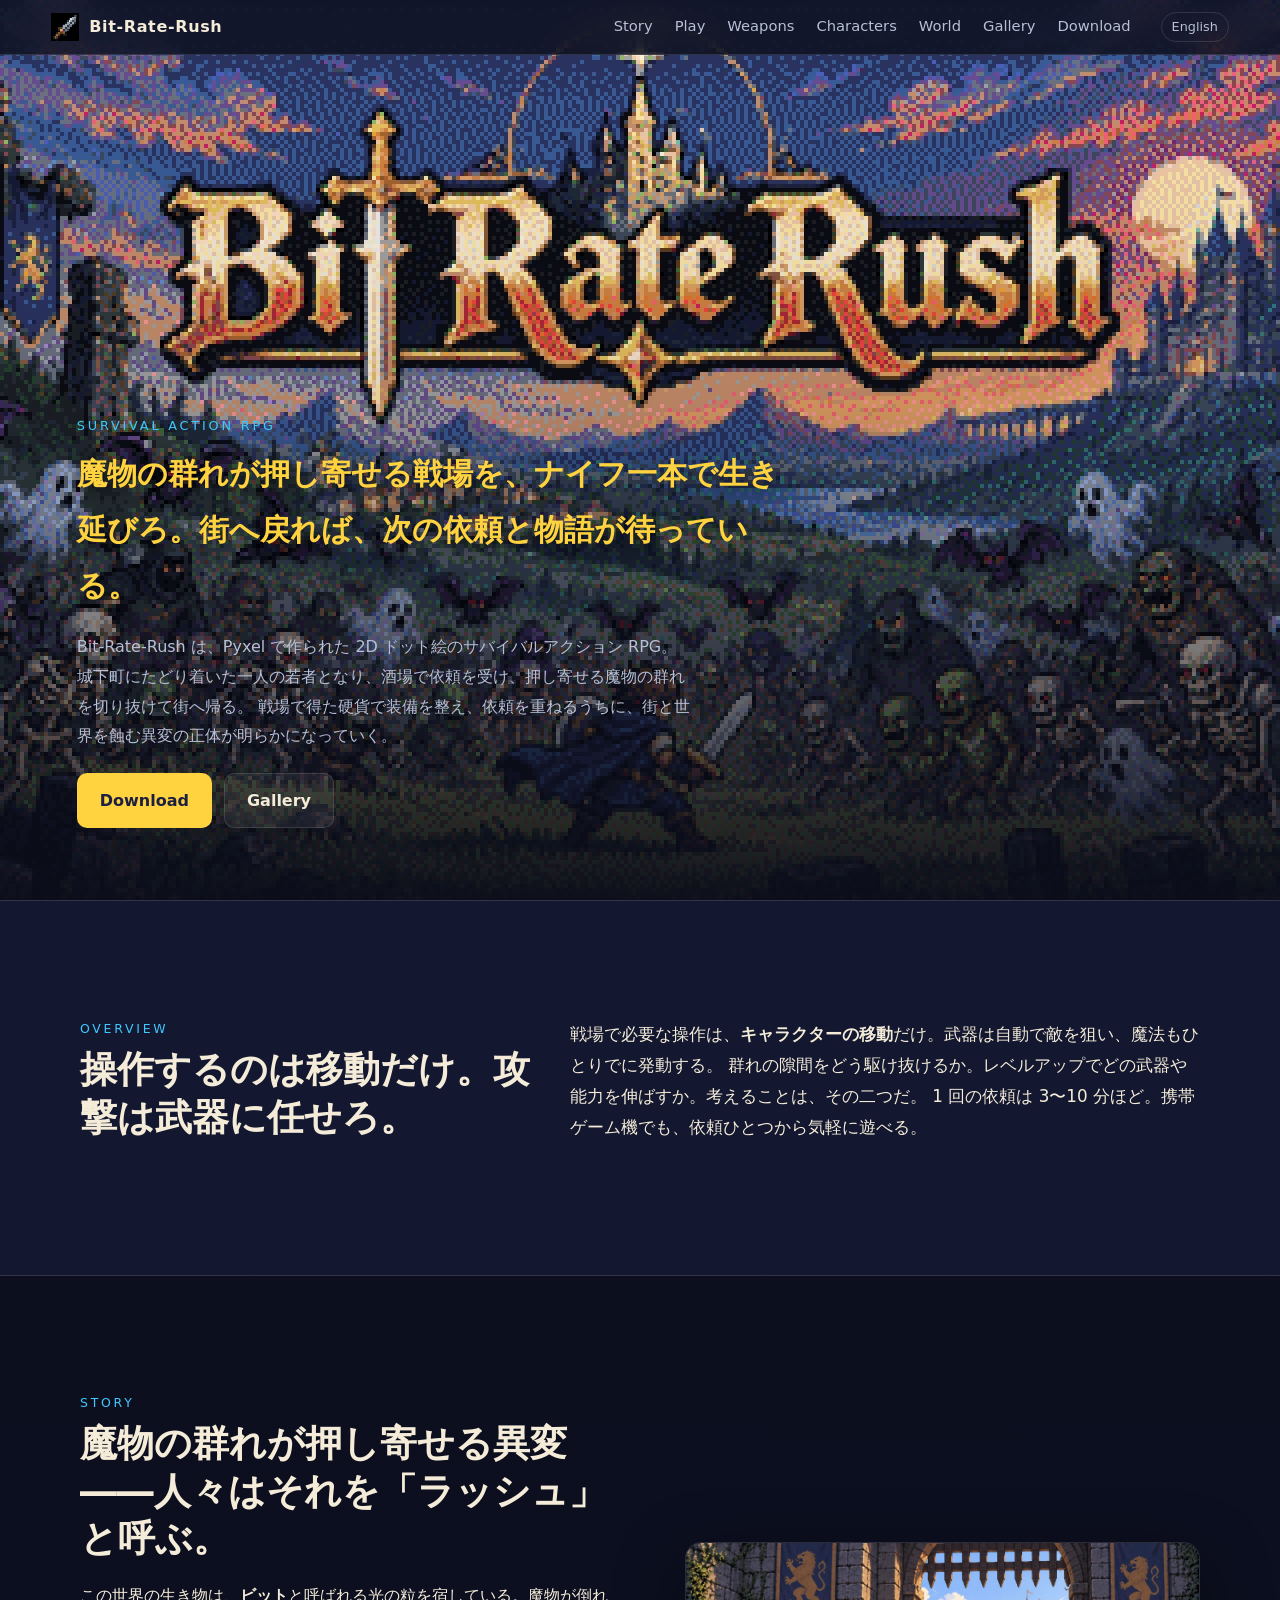
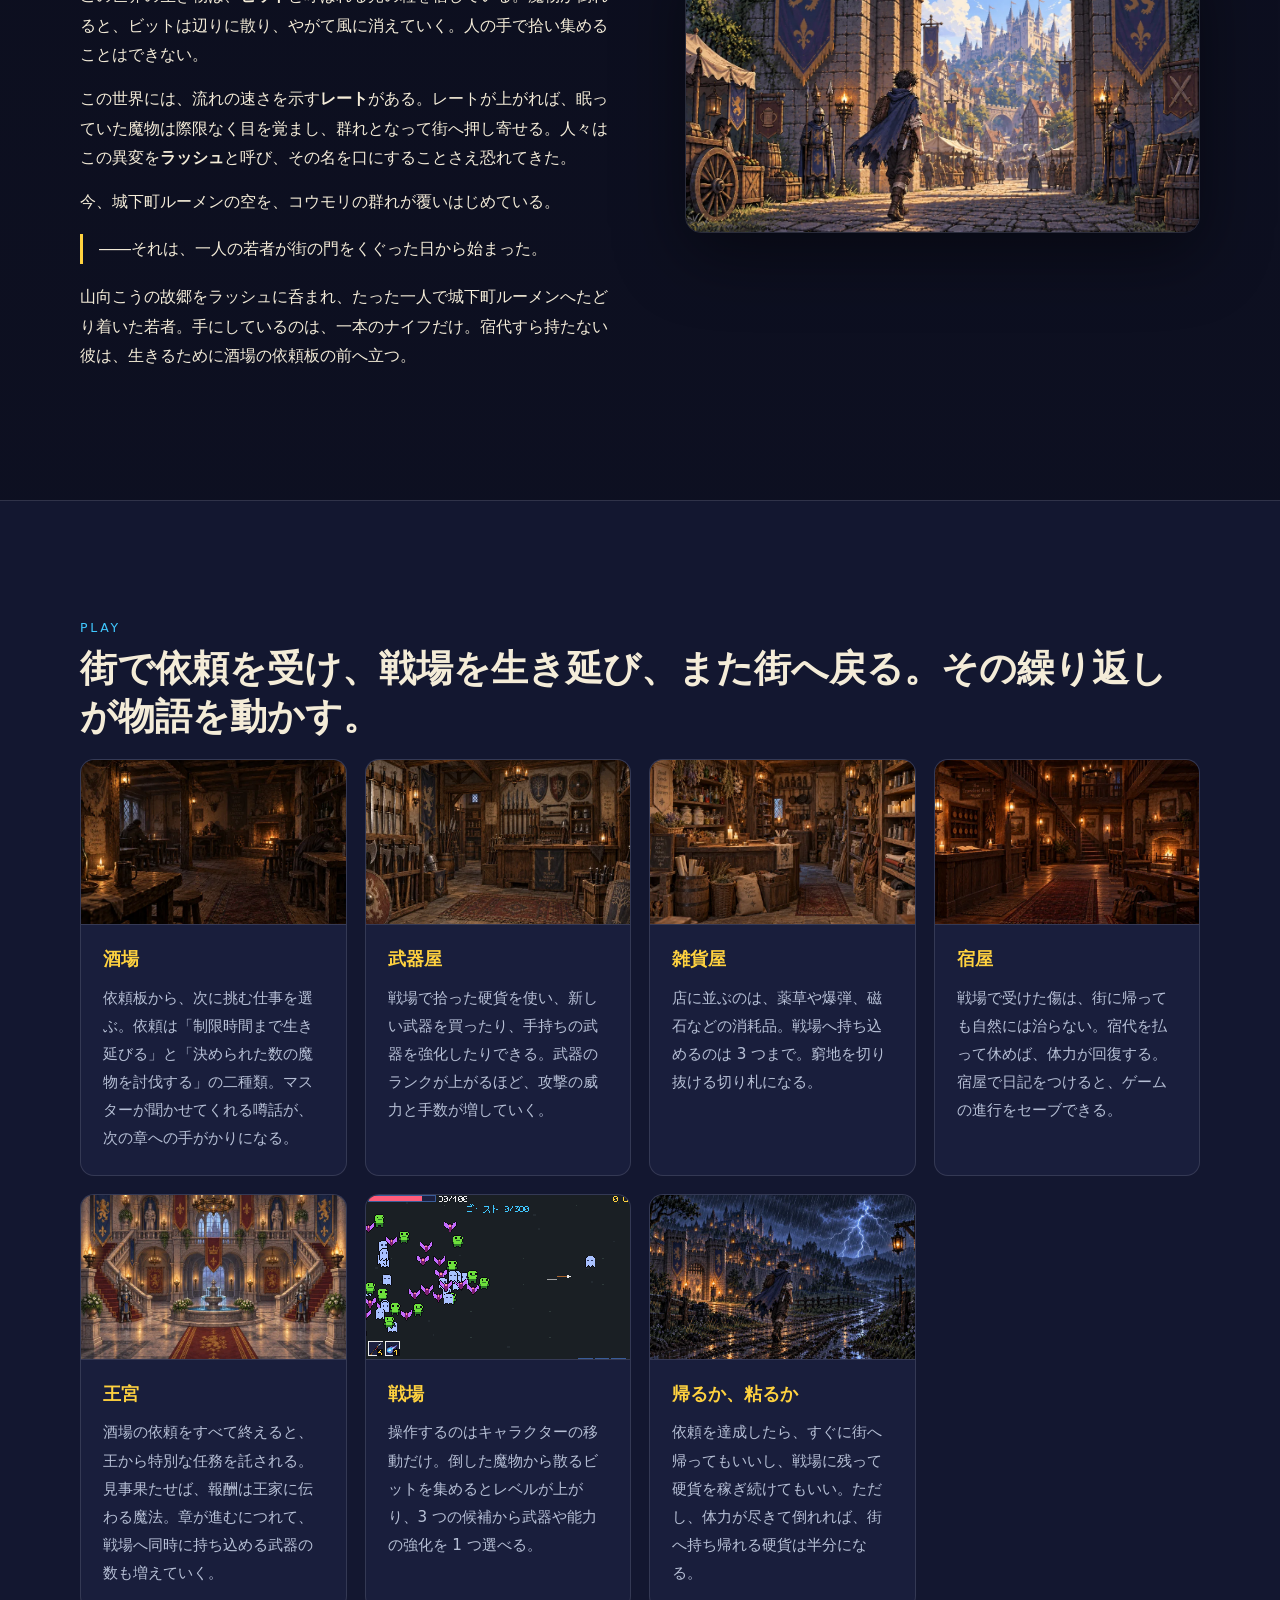
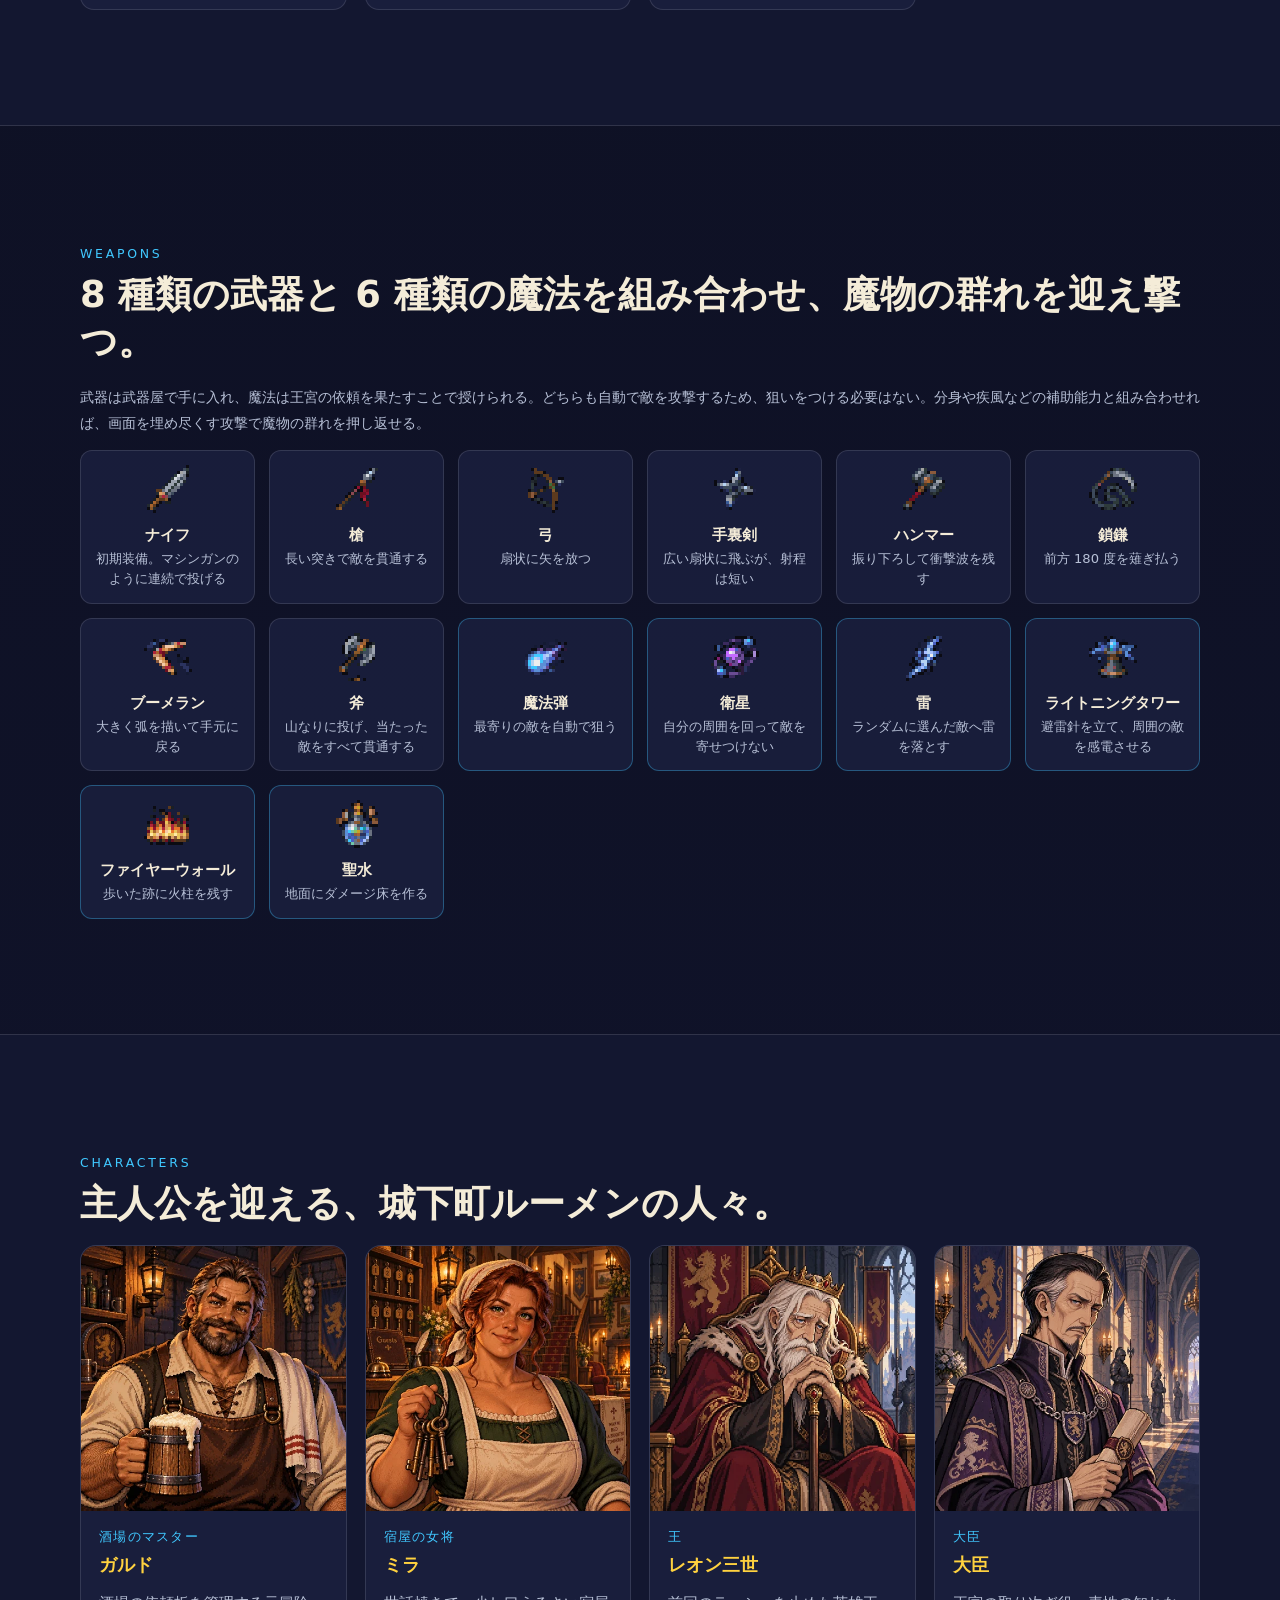
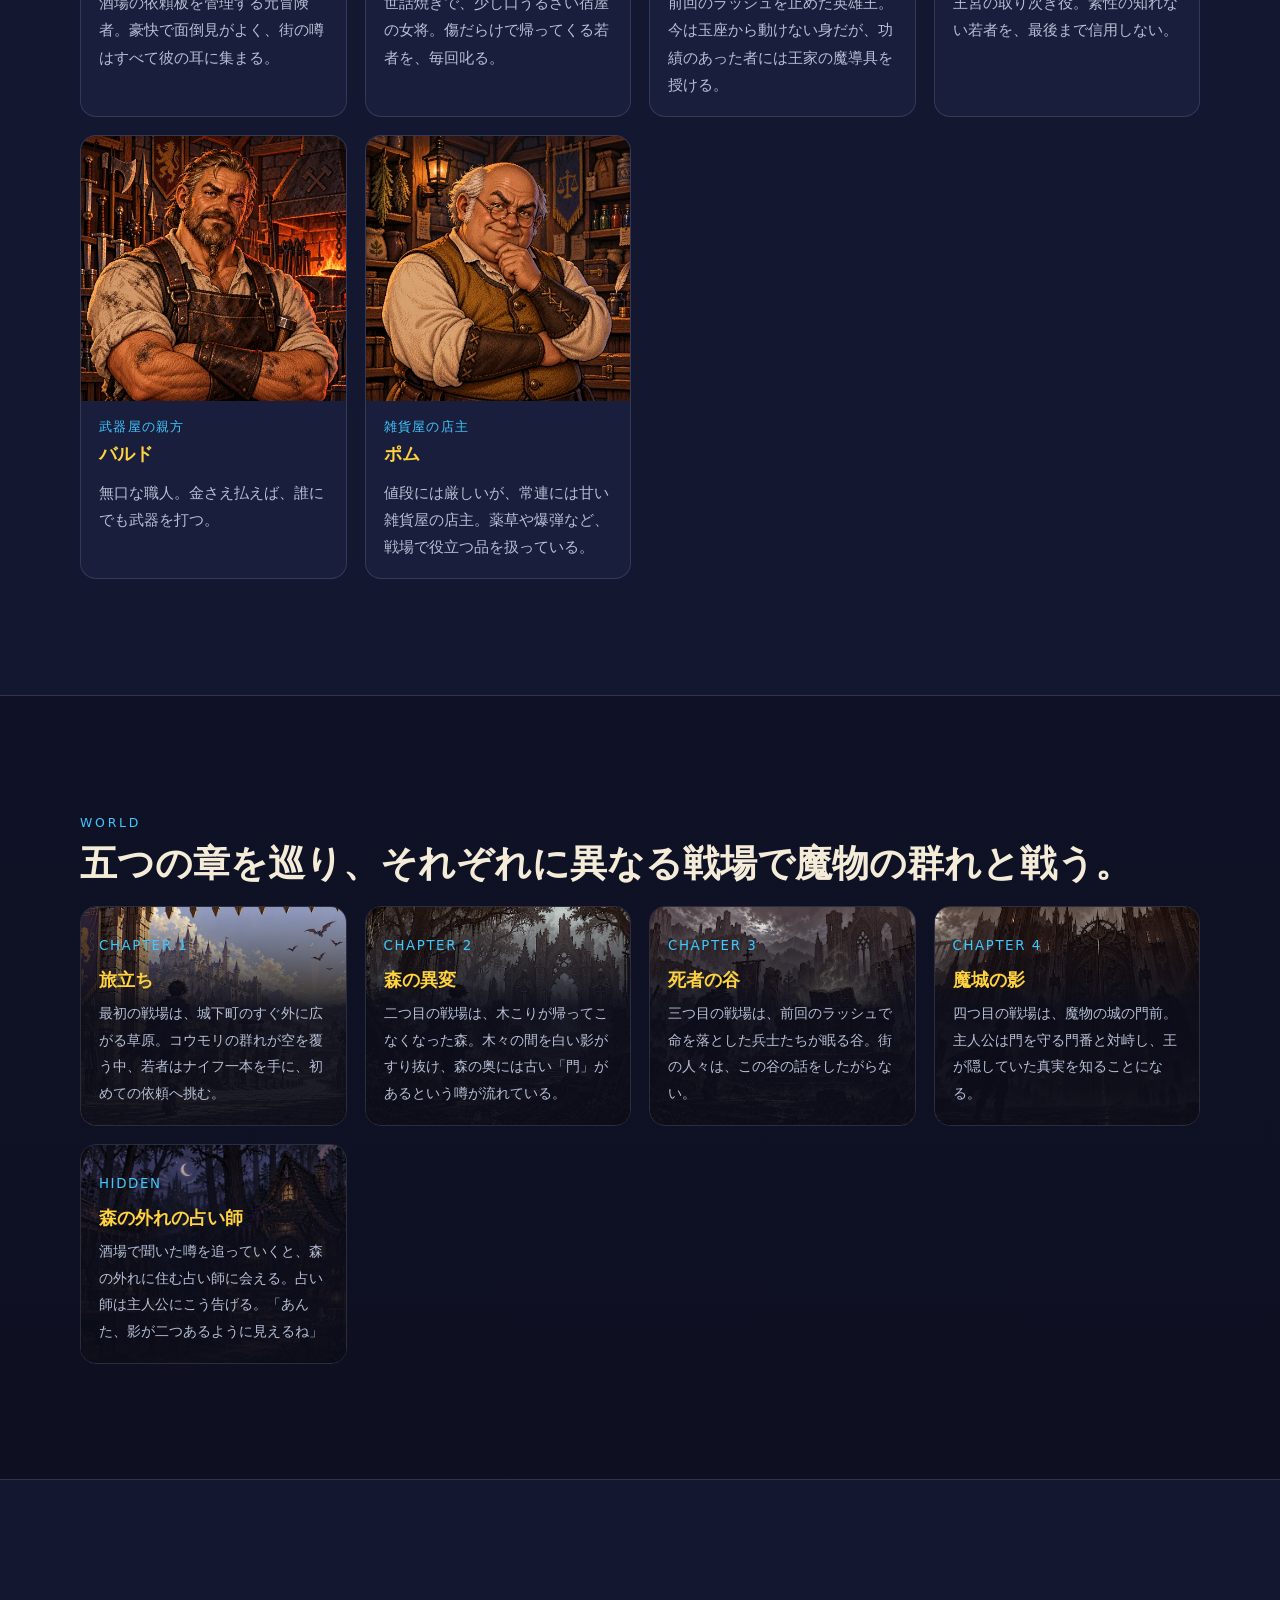
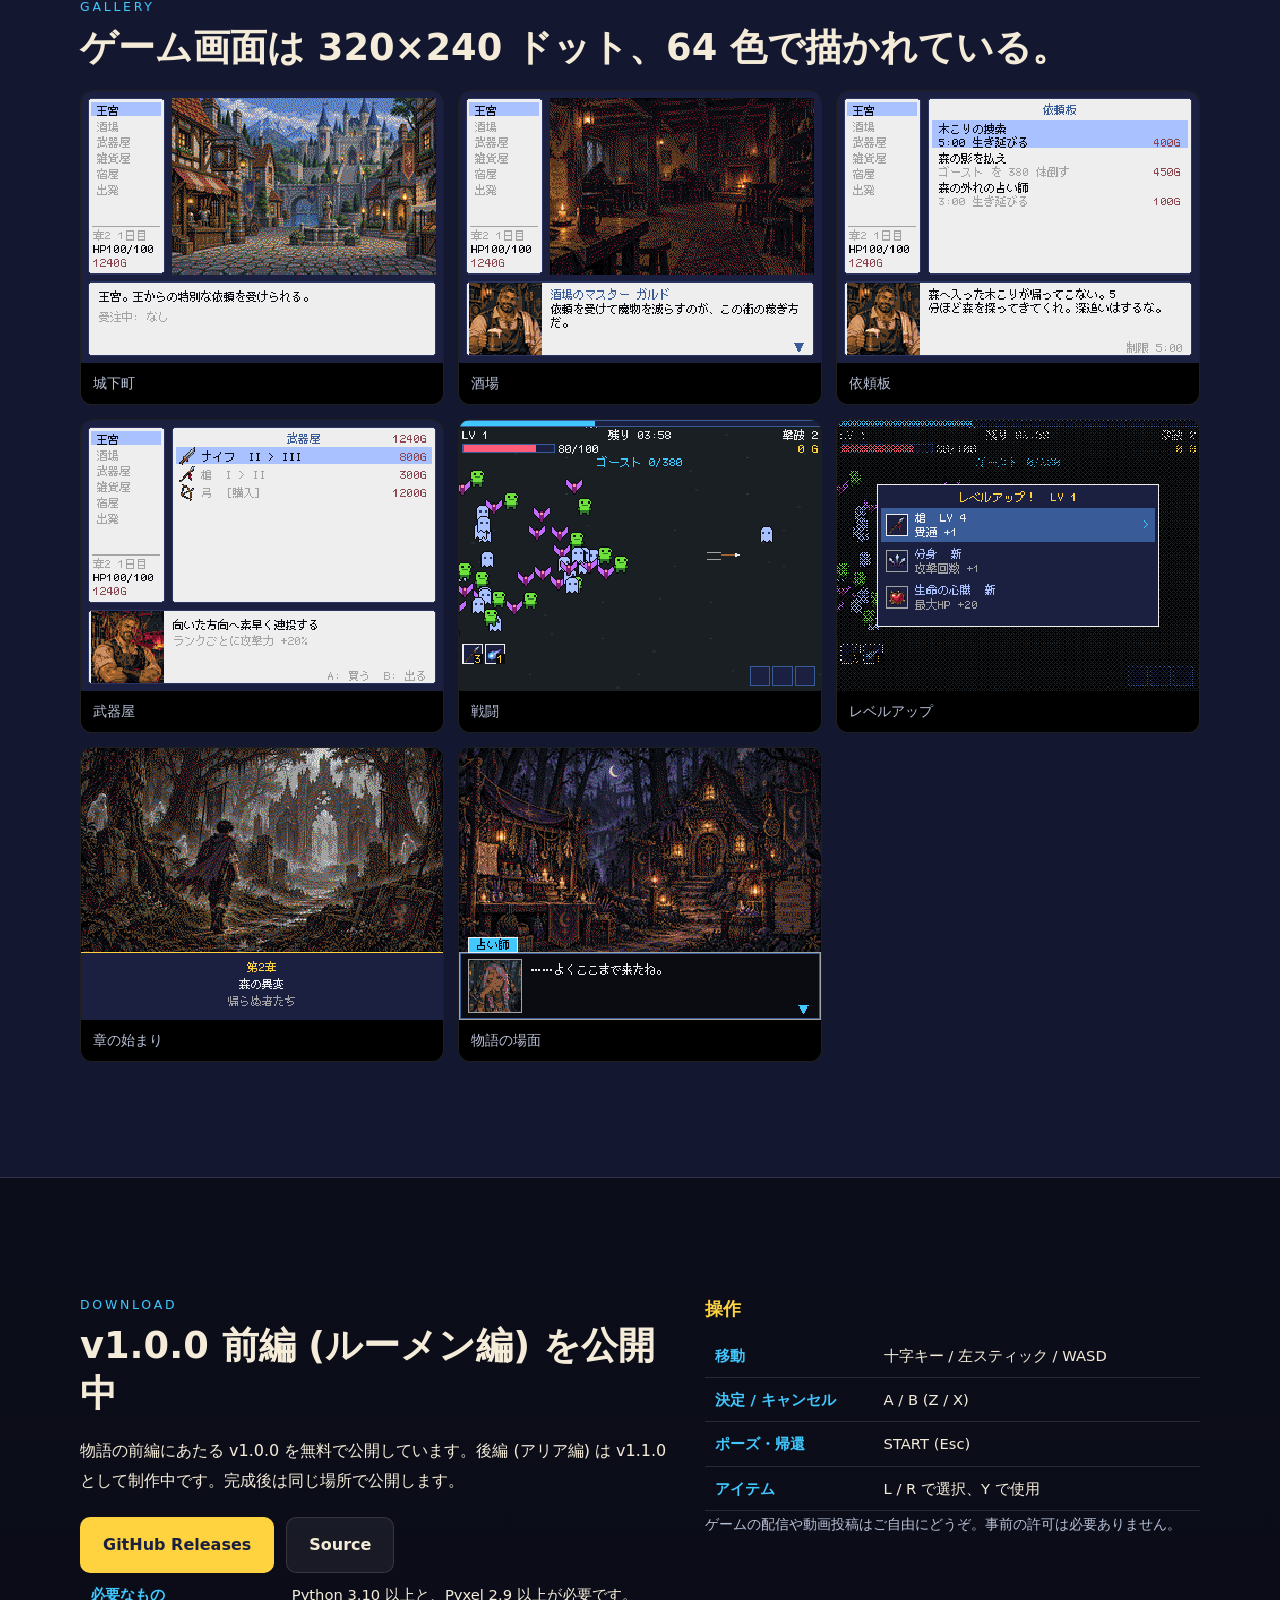
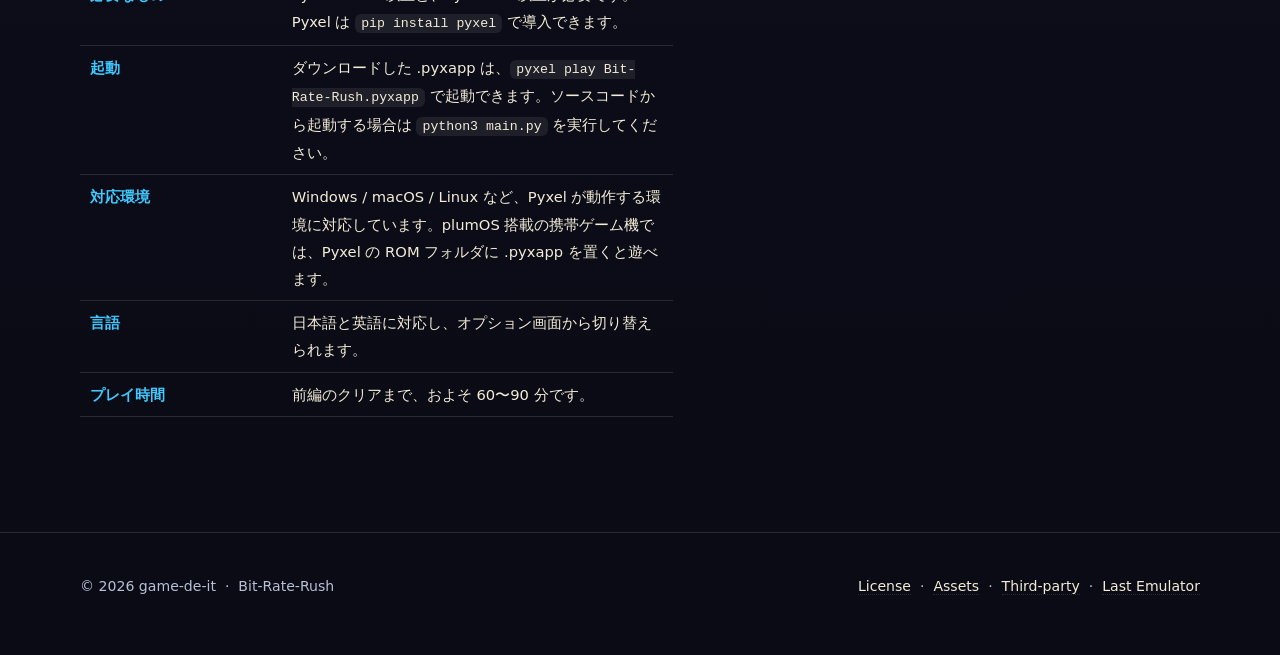
==== commit 0488d558: "Play に施設画像 (武器屋・雑貨屋を分割)、英語版を日本語版から翻訳、英語スクショ Co-Authored-By: Claude Opus 5 <noreply@anthropic.com>" ====
--- a/index.html
+++ b/index.html
@@ -82,12 +82,13 @@
           <p class="section-label">Play</p>
           <h2>街で依頼を受け、戦場を生き延び、また街へ戻る。その繰り返しが物語を動かす。</h2>
           <div class="card-grid">
-            <div class="card"><h3>酒場</h3><p>依頼板から、次に挑む仕事を選ぶ。依頼は「制限時間まで生き延びる」と「決められた数の魔物を討伐する」の二種類。マスターが聞かせてくれる噂話が、次の章への手がかりになる。</p></div>
-            <div class="card"><h3>武器屋・雑貨屋</h3><p>戦場で拾った硬貨を使い、新しい武器を買ったり、手持ちの武器を強化したりできる。雑貨屋に並ぶのは、薬草や爆弾などの消耗品。戦場へ持ち込めるのは 3 つまでだ。</p></div>
-            <div class="card"><h3>宿屋</h3><p>戦場で受けた傷は、街に帰っても自然には治らない。宿代を払って休めば、体力が回復する。宿屋で日記をつけると、ゲームの進行をセーブできる。</p></div>
-            <div class="card"><h3>王宮</h3><p>酒場の依頼をすべて終えると、王から特別な任務を託される。見事果たせば、報酬は王家に伝わる魔法。章が進むにつれて、戦場へ同時に持ち込める武器の数も増えていく。</p></div>
-            <div class="card"><h3>戦場</h3><p>操作するのはキャラクターの移動だけ。倒した魔物から散るビットを集めるとレベルが上がり、3 つの候補から武器や能力の強化を 1 つ選べる。</p></div>
-            <div class="card"><h3>帰るか、粘るか</h3><p>依頼を達成したら、すぐに街へ帰ってもいいし、戦場に残って硬貨を稼ぎ続けてもいい。ただし、体力が尽きて倒れれば、街へ持ち帰れる硬貨は半分になる。</p></div>
+            <div class="card"><img src="assets/images/play_tavern.webp" alt="酒場"><div class="card-body"><h3>酒場</h3><p>依頼板から、次に挑む仕事を選ぶ。依頼は「制限時間まで生き延びる」と「決められた数の魔物を討伐する」の二種類。マスターが聞かせてくれる噂話が、次の章への手がかりになる。</p></div></div>
+            <div class="card"><img src="assets/images/play_smith.webp" alt="武器屋"><div class="card-body"><h3>武器屋</h3><p>戦場で拾った硬貨を使い、新しい武器を買ったり、手持ちの武器を強化したりできる。武器のランクが上がるほど、攻撃の威力と手数が増していく。</p></div></div>
+            <div class="card"><img src="assets/images/play_shop.webp" alt="雑貨屋"><div class="card-body"><h3>雑貨屋</h3><p>店に並ぶのは、薬草や爆弾、磁石などの消耗品。戦場へ持ち込めるのは 3 つまで。窮地を切り抜ける切り札になる。</p></div></div>
+            <div class="card"><img src="assets/images/play_inn.webp" alt="宿屋"><div class="card-body"><h3>宿屋</h3><p>戦場で受けた傷は、街に帰っても自然には治らない。宿代を払って休めば、体力が回復する。宿屋で日記をつけると、ゲームの進行をセーブできる。</p></div></div>
+            <div class="card"><img src="assets/images/play_castle.webp" alt="王宮"><div class="card-body"><h3>王宮</h3><p>酒場の依頼をすべて終えると、王から特別な任務を託される。見事果たせば、報酬は王家に伝わる魔法。章が進むにつれて、戦場へ同時に持ち込める武器の数も増えていく。</p></div></div>
+            <div class="card"><img class="pixel" src="assets/shots/battle.png" alt="戦場"><div class="card-body"><h3>戦場</h3><p>操作するのはキャラクターの移動だけ。倒した魔物から散るビットを集めるとレベルが上がり、3 つの候補から武器や能力の強化を 1 つ選べる。</p></div></div>
+            <div class="card"><img src="assets/images/play_return.webp" alt="帰還"><div class="card-body"><h3>帰るか、粘るか</h3><p>依頼を達成したら、すぐに街へ帰ってもいいし、戦場に残って硬貨を稼ぎ続けてもいい。ただし、体力が尽きて倒れれば、街へ持ち帰れる硬貨は半分になる。</p></div></div>
           </div>
         </div>
       </section>
--- a/styles.css
+++ b/styles.css
@@ -75,7 +75,10 @@
 
 /* cards */
 .card-grid { display: grid; grid-template-columns: repeat(auto-fit, minmax(240px, 1fr)); gap: 18px; }
-.card { background: var(--panel); border: 1px solid var(--line); border-radius: 14px; padding: 20px 22px; }
+.card { background: var(--panel); border: 1px solid var(--line); border-radius: 14px; overflow: hidden; display: flex; flex-direction: column; }
+.card > img { width: 100%; aspect-ratio: 16 / 10; object-fit: cover; display: block; border-bottom: 1px solid var(--line); }
+.card-body { padding: 18px 22px 22px; }
+.card h3 { margin: 0 0 8px; }
 .card p { color: var(--muted); font-size: 0.95rem; margin: 0; }
 
 /* weapons */
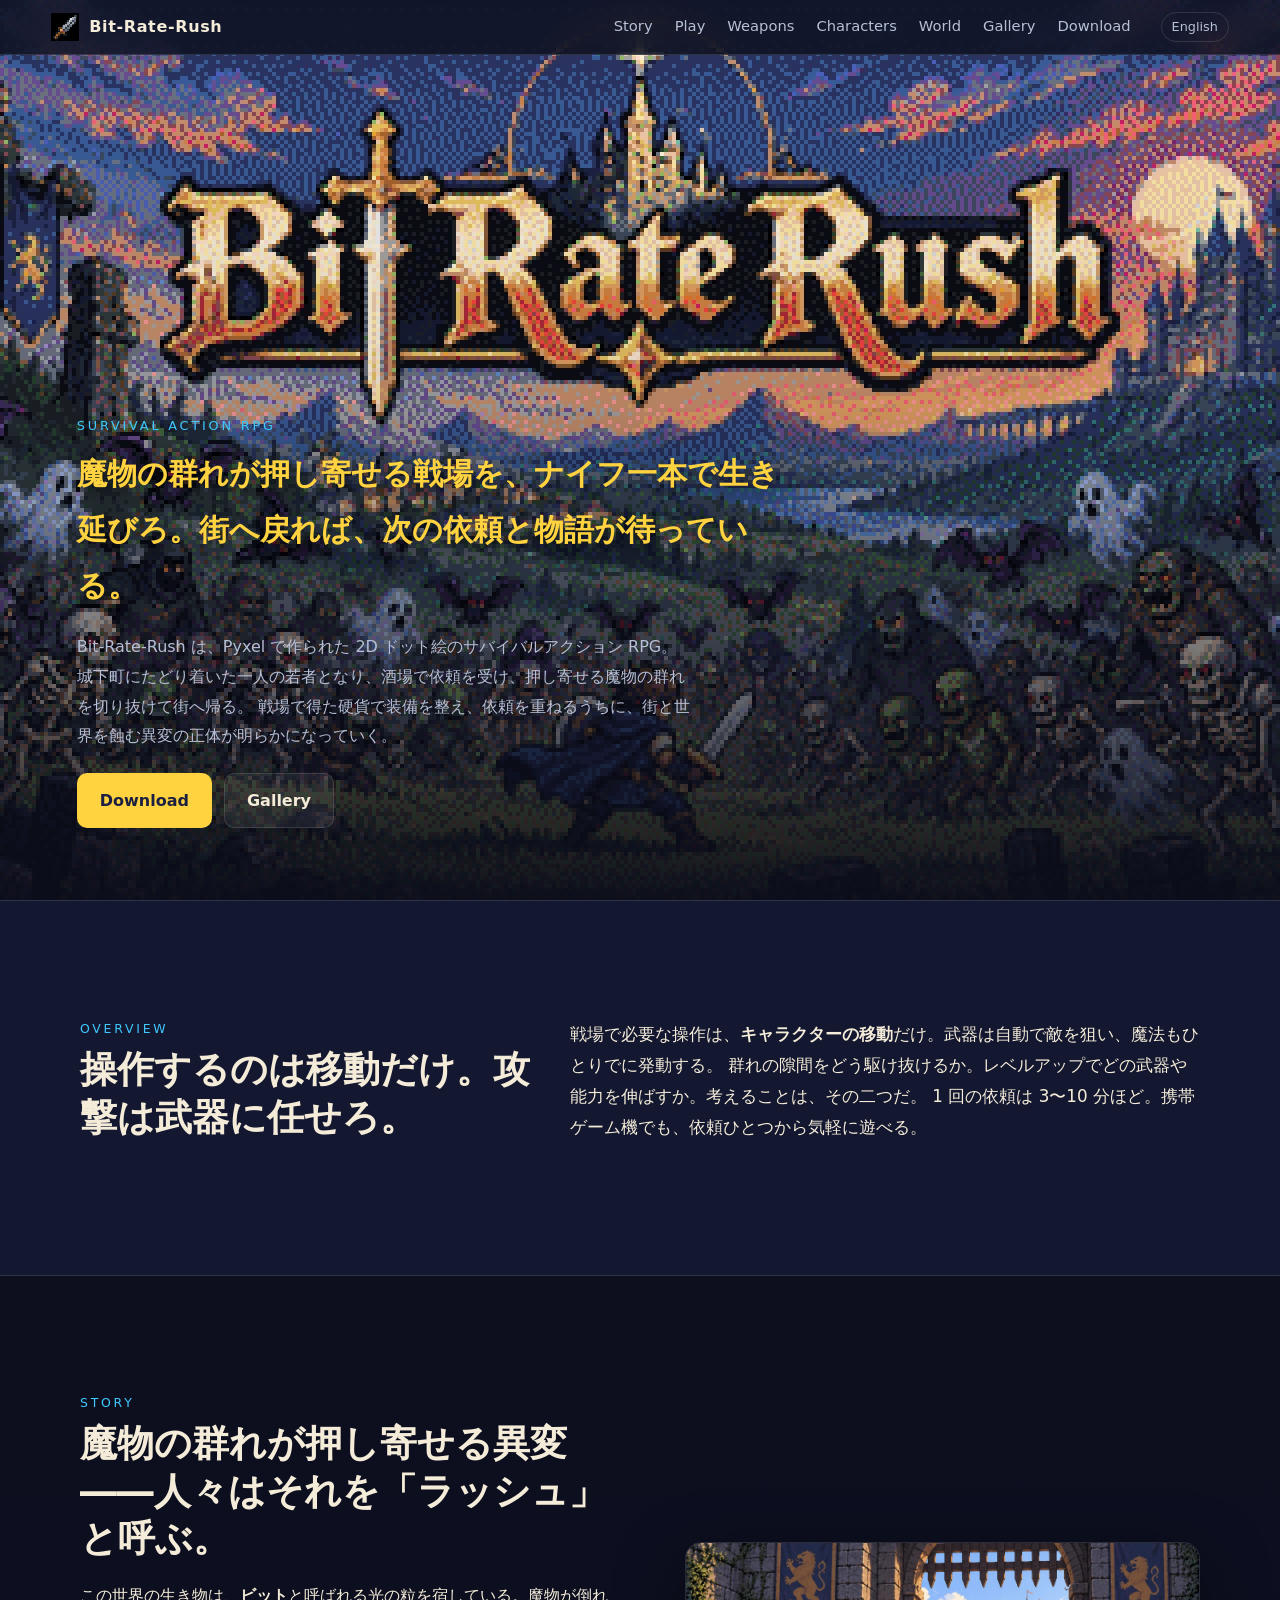
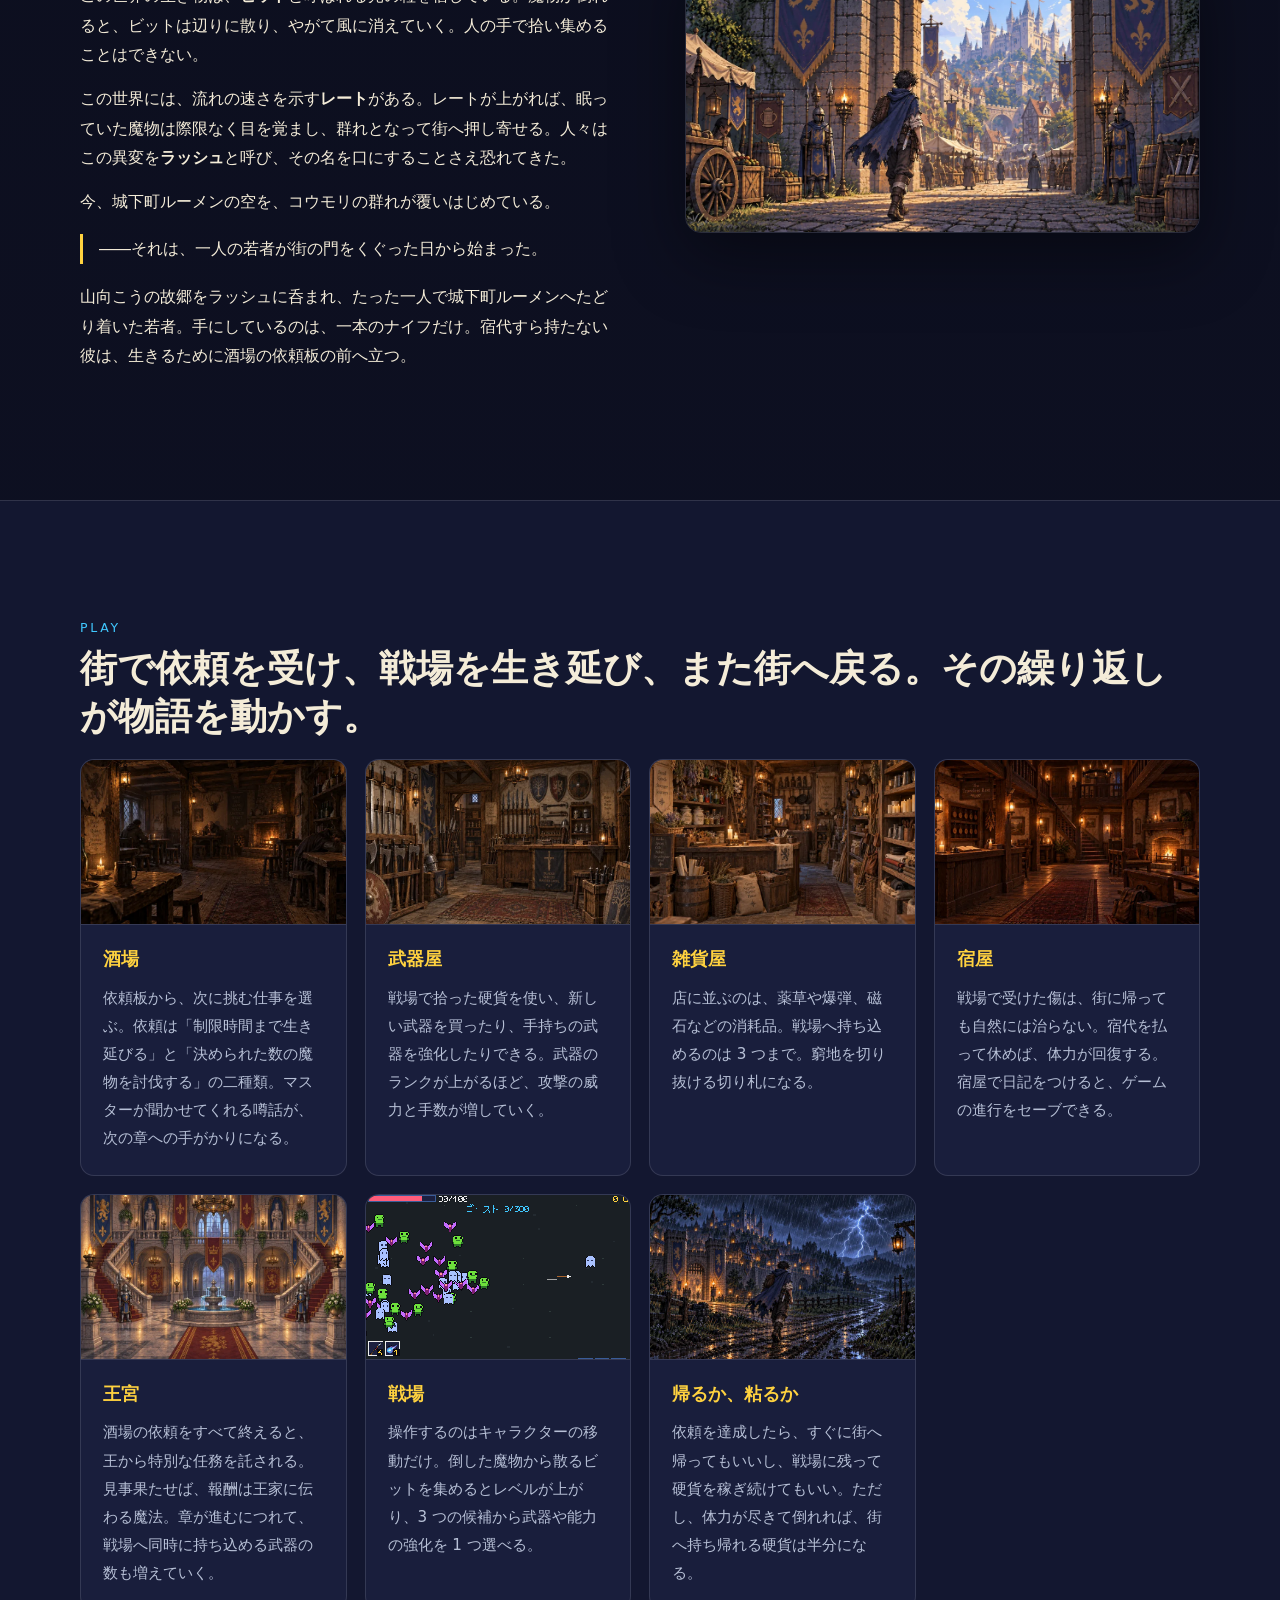
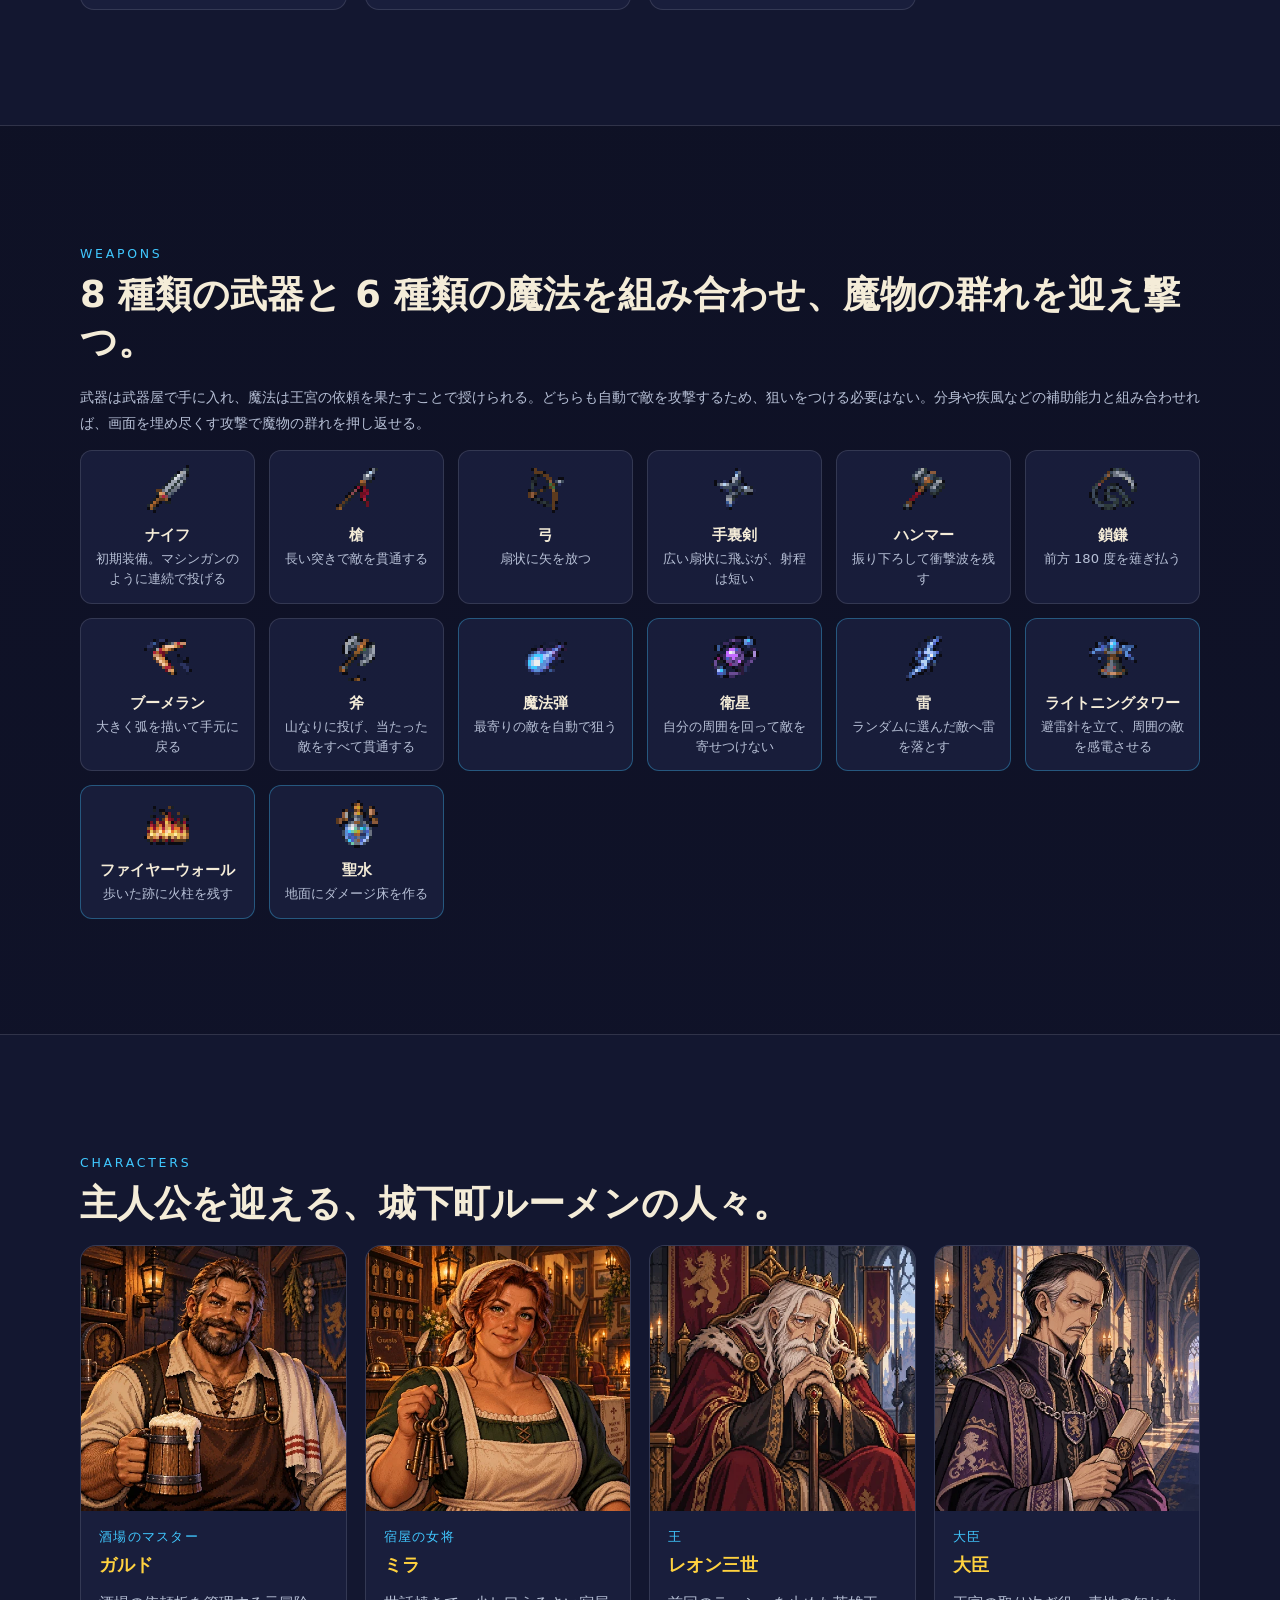
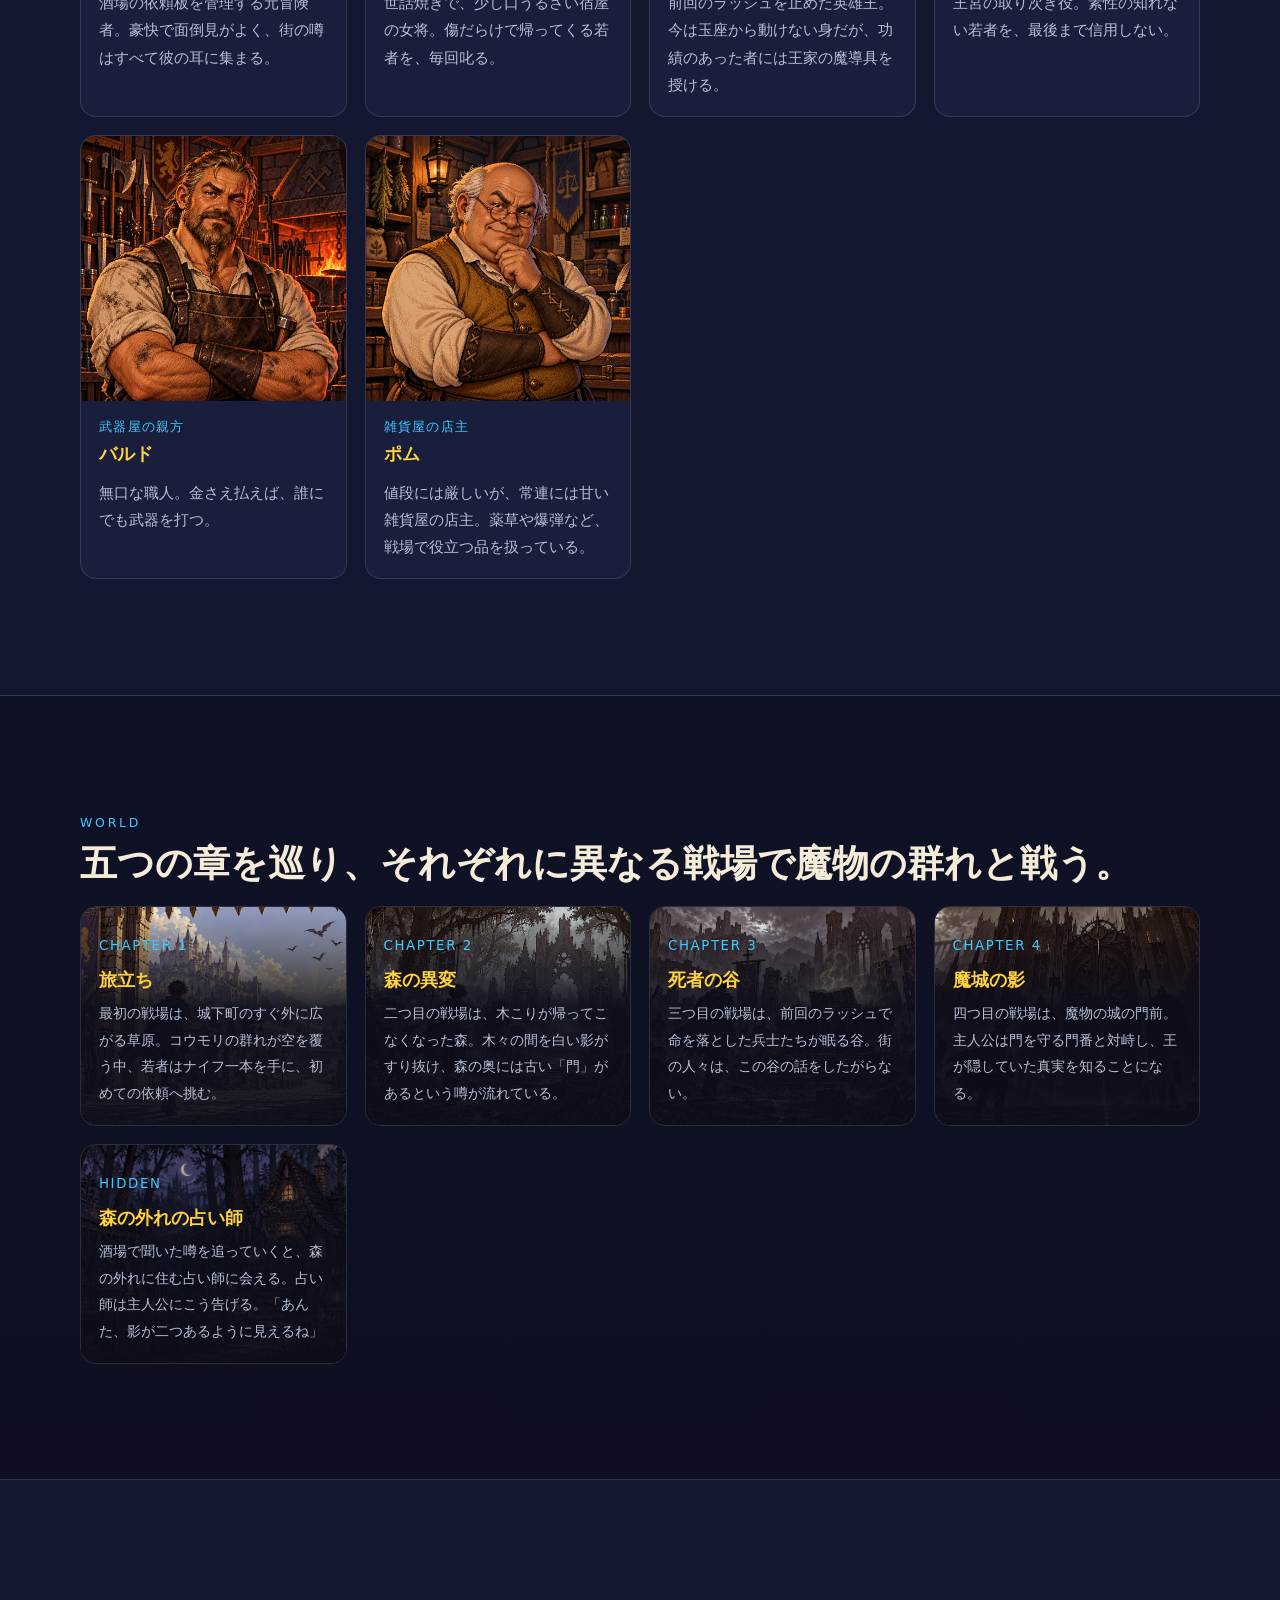
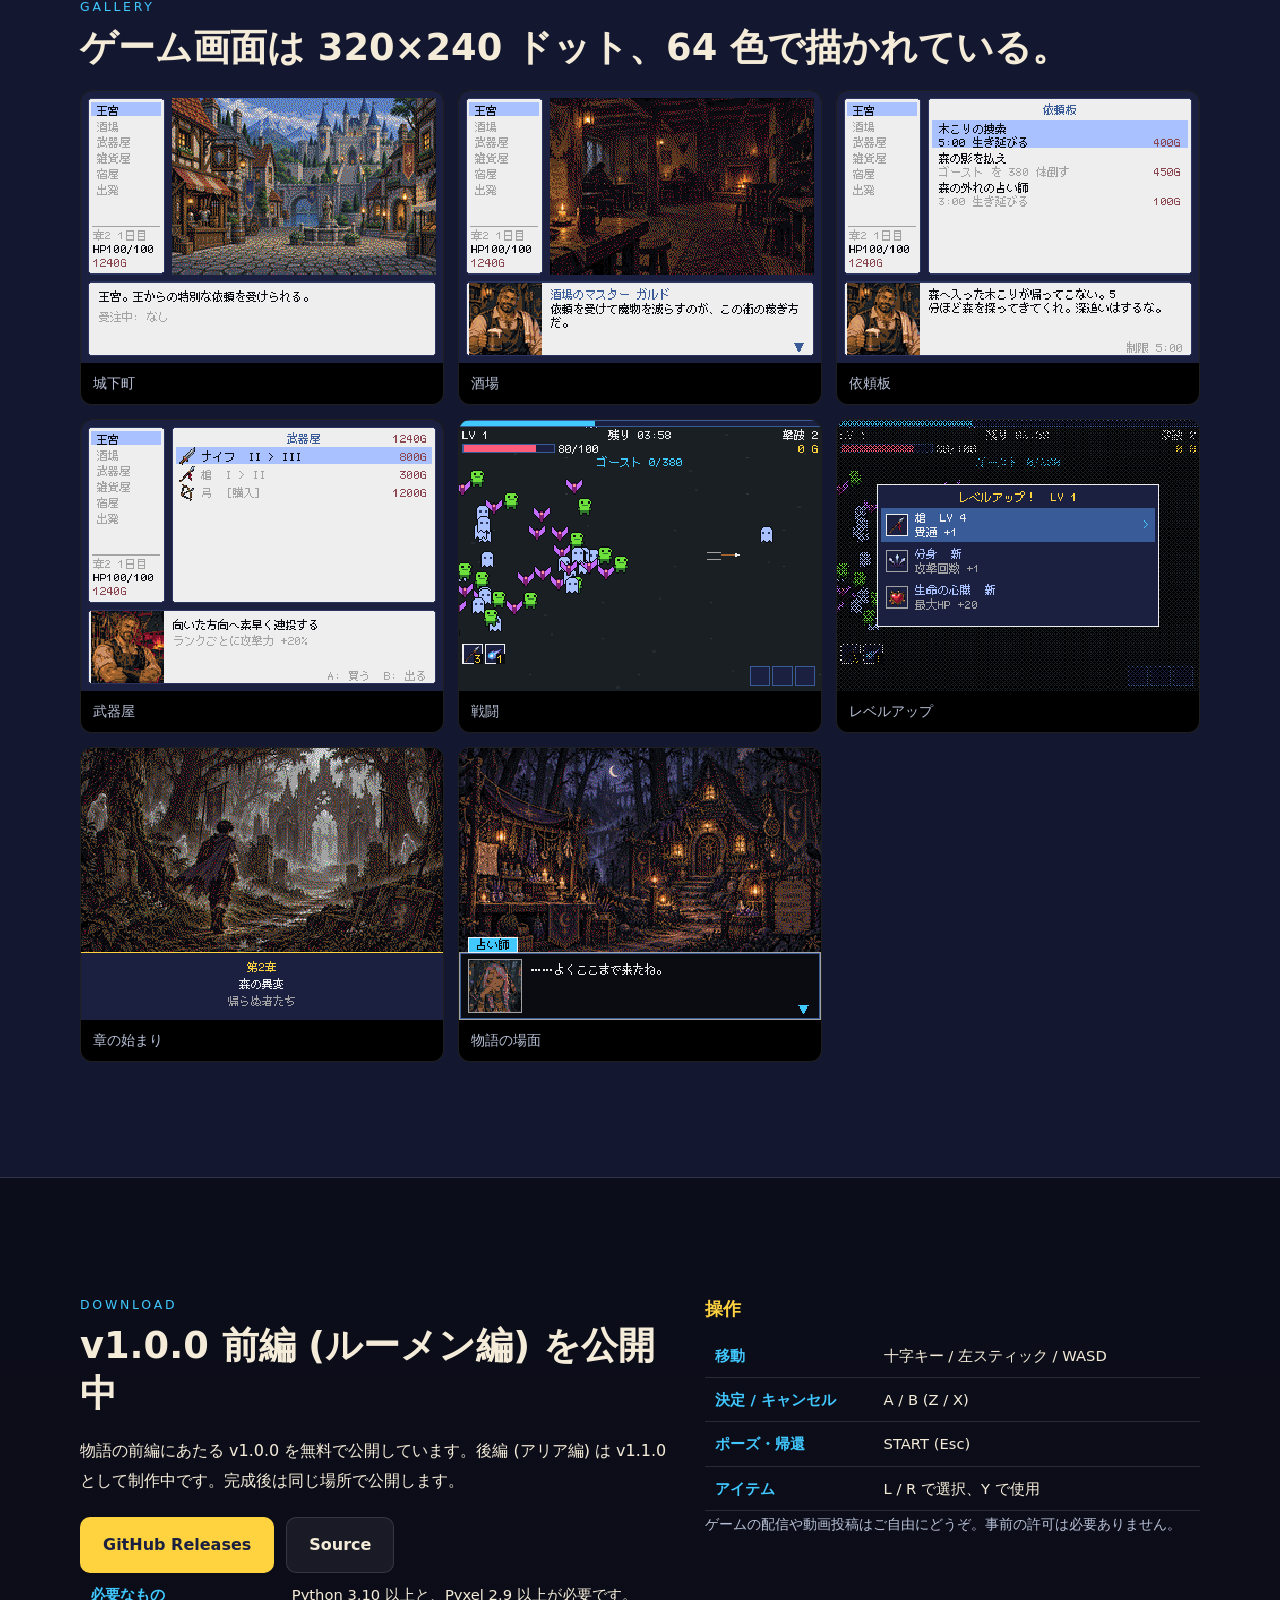
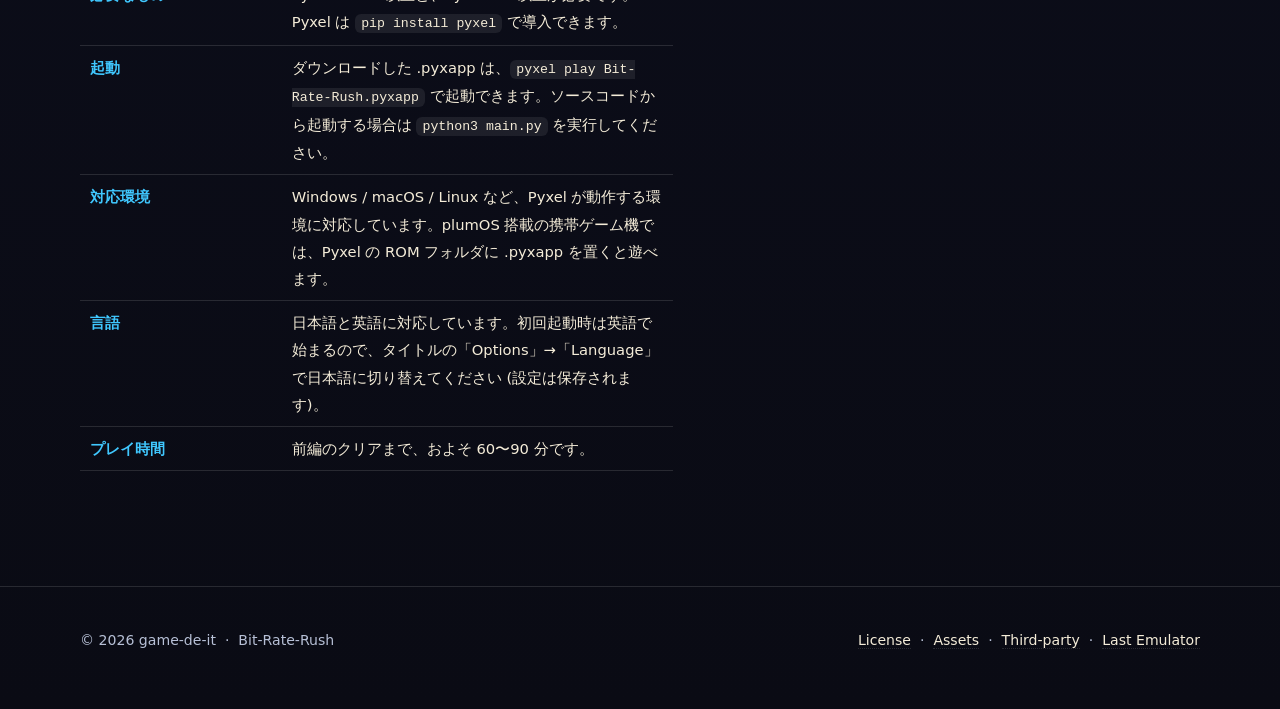
==== commit e4c32f86: "初回起動は英語で始まる旨を Download に追記 Co-Authored-By: Claude Opus 5 <noreply@anthropic.com>" ====
--- a/index.html
+++ b/index.html
@@ -177,7 +177,7 @@
               <tr><th>必要なもの</th><td>Python 3.10 以上と、<a href="https://github.com/kitao/pyxel">Pyxel</a> 2.9 以上が必要です。Pyxel は <code>pip install pyxel</code> で導入できます。</td></tr>
               <tr><th>起動</th><td>ダウンロードした .pyxapp は、<code>pyxel play Bit-Rate-Rush.pyxapp</code> で起動できます。ソースコードから起動する場合は <code>python3 main.py</code> を実行してください。</td></tr>
               <tr><th>対応環境</th><td>Windows / macOS / Linux など、Pyxel が動作する環境に対応しています。plumOS 搭載の携帯ゲーム機では、Pyxel の ROM フォルダに .pyxapp を置くと遊べます。</td></tr>
-              <tr><th>言語</th><td>日本語と英語に対応し、オプション画面から切り替えられます。</td></tr>
+              <tr><th>言語</th><td>日本語と英語に対応しています。初回起動時は英語で始まるので、タイトルの「Options」→「Language」で日本語に切り替えてください (設定は保存されます)。</td></tr>
               <tr><th>プレイ時間</th><td>前編のクリアまで、およそ 60〜90 分です。</td></tr>
             </table>
           </div>
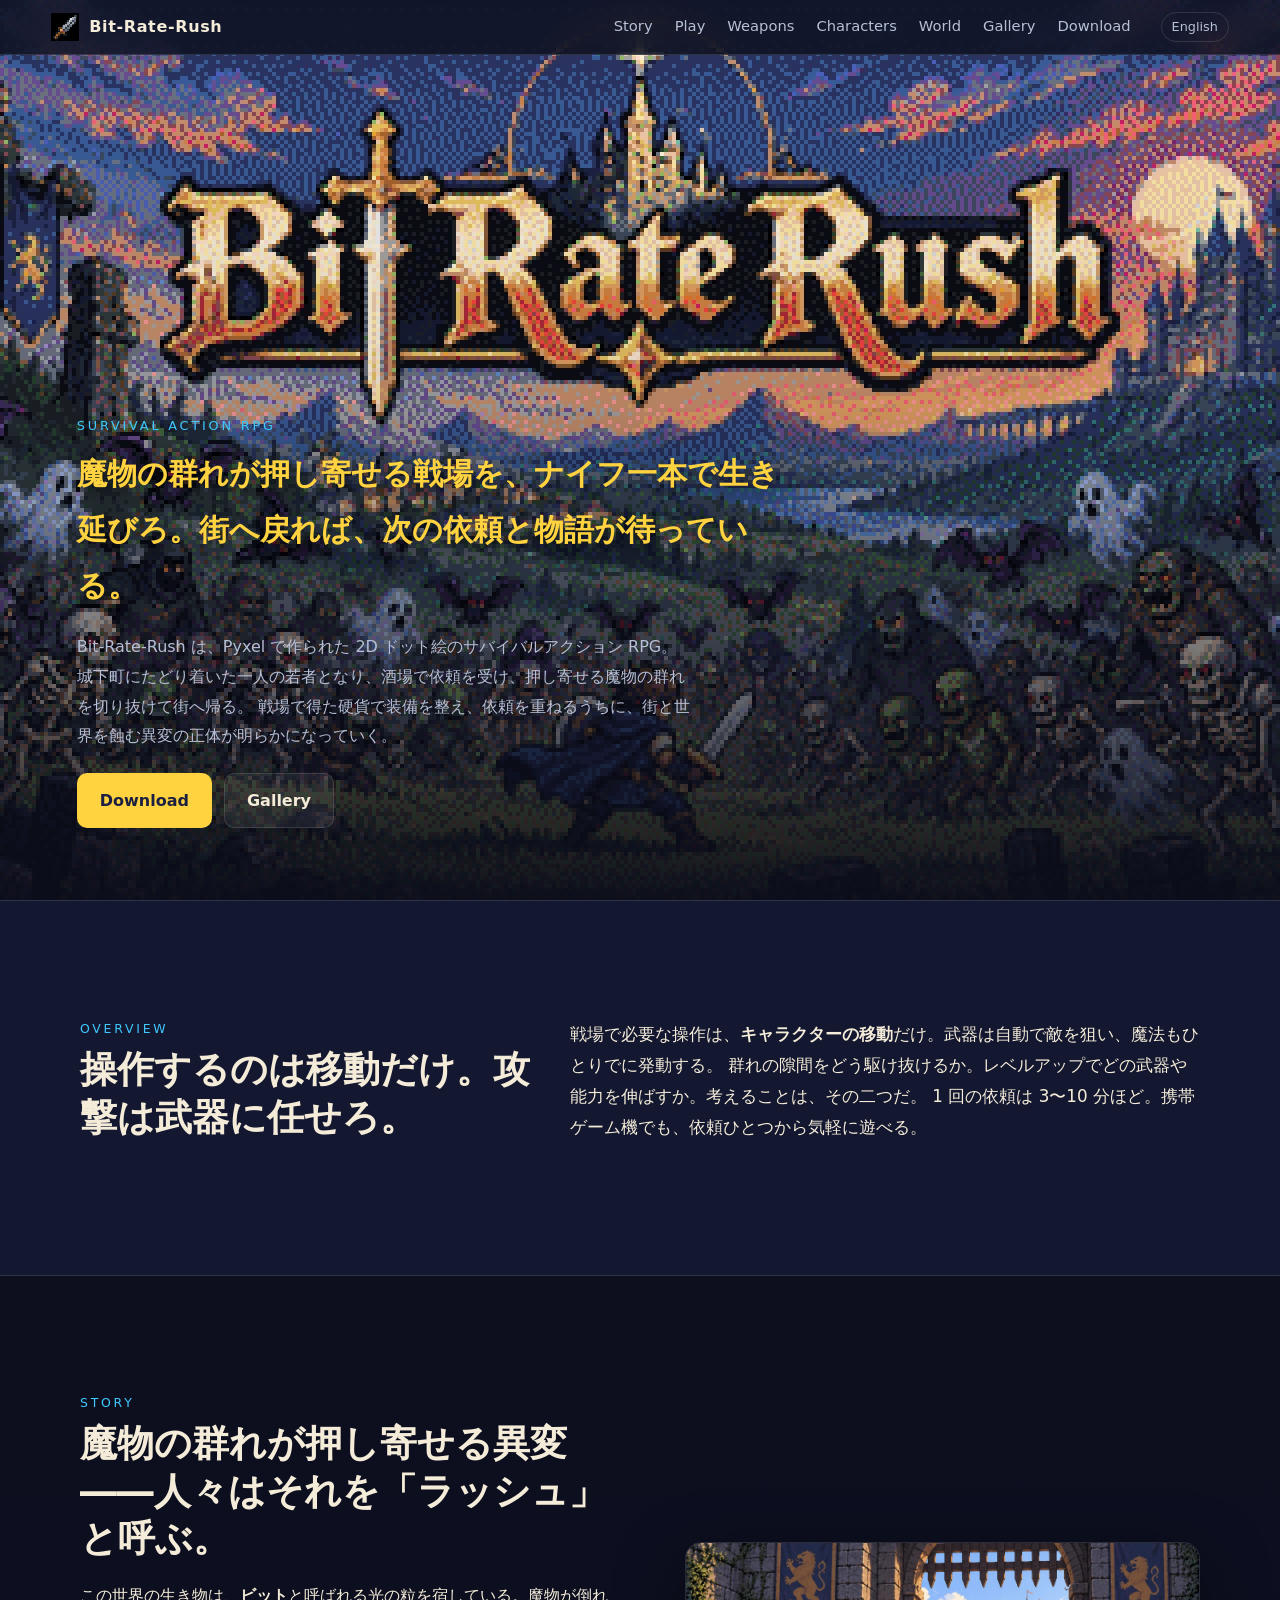
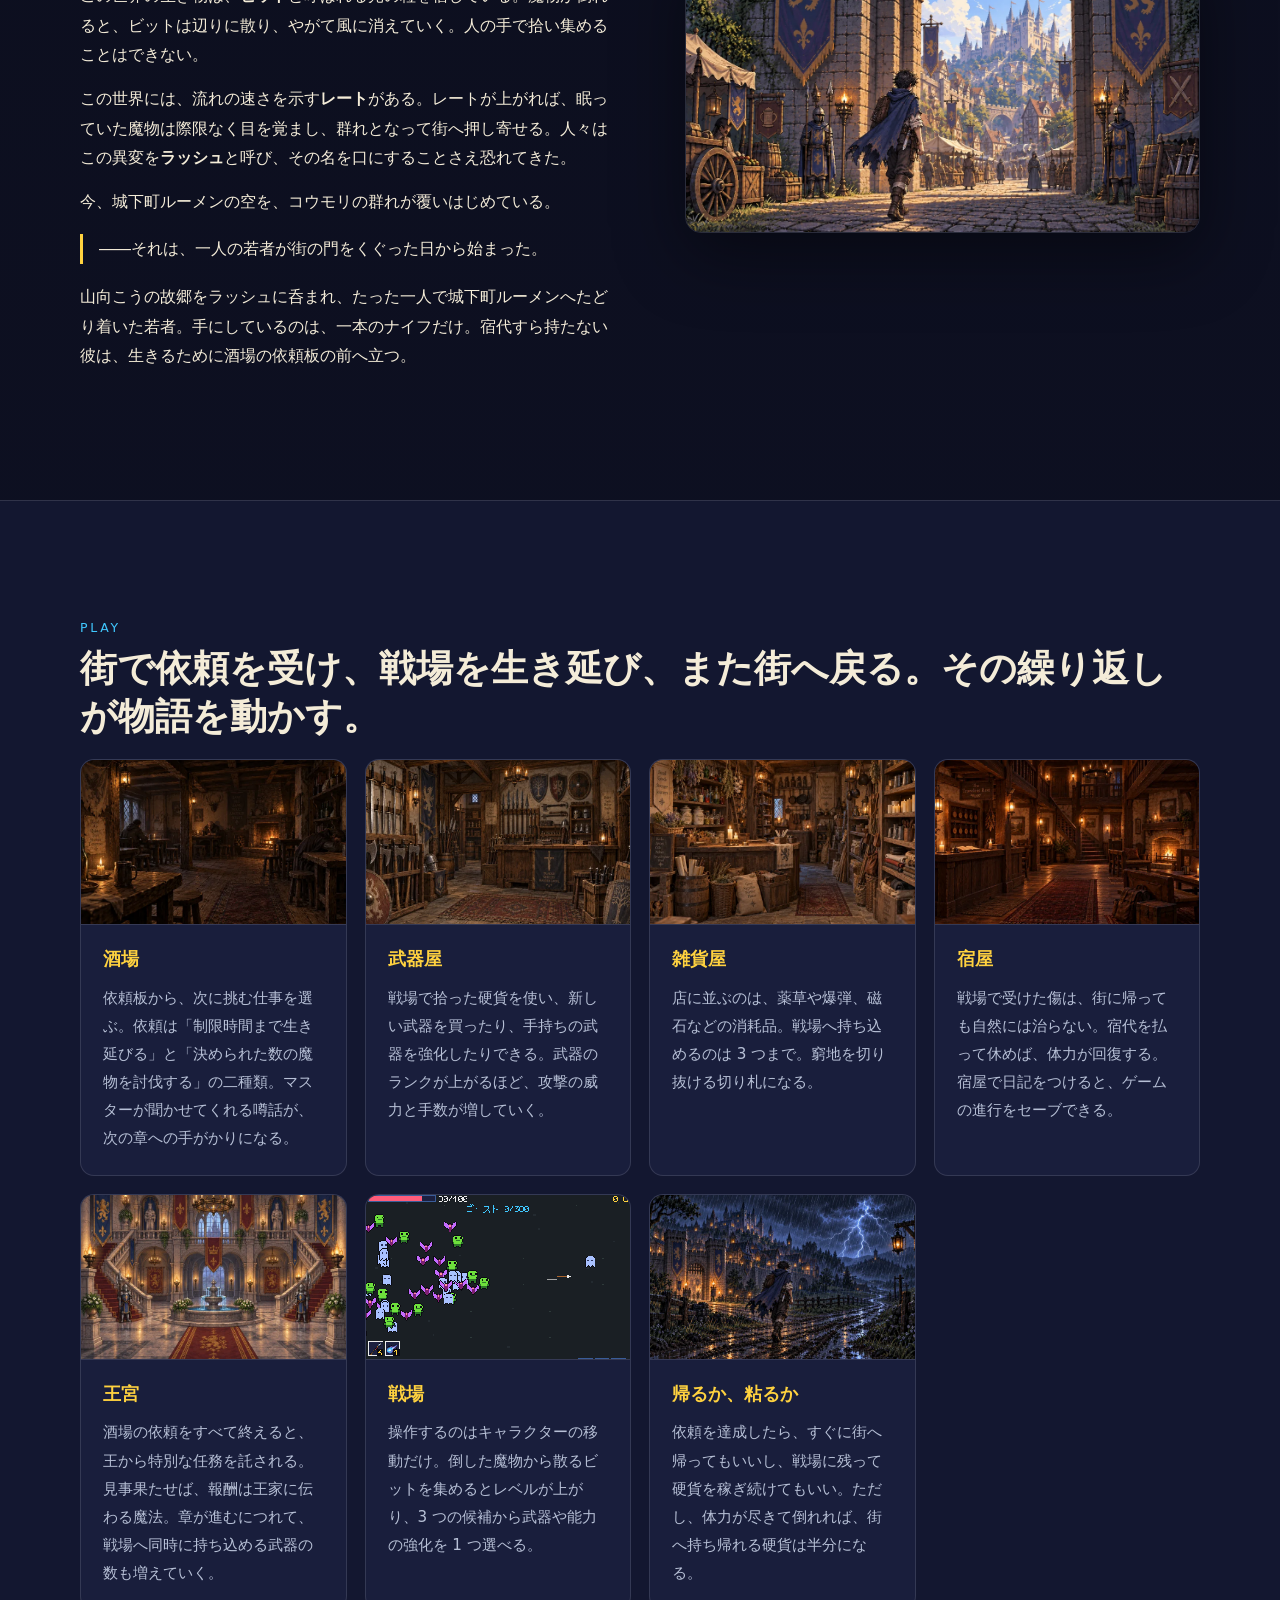
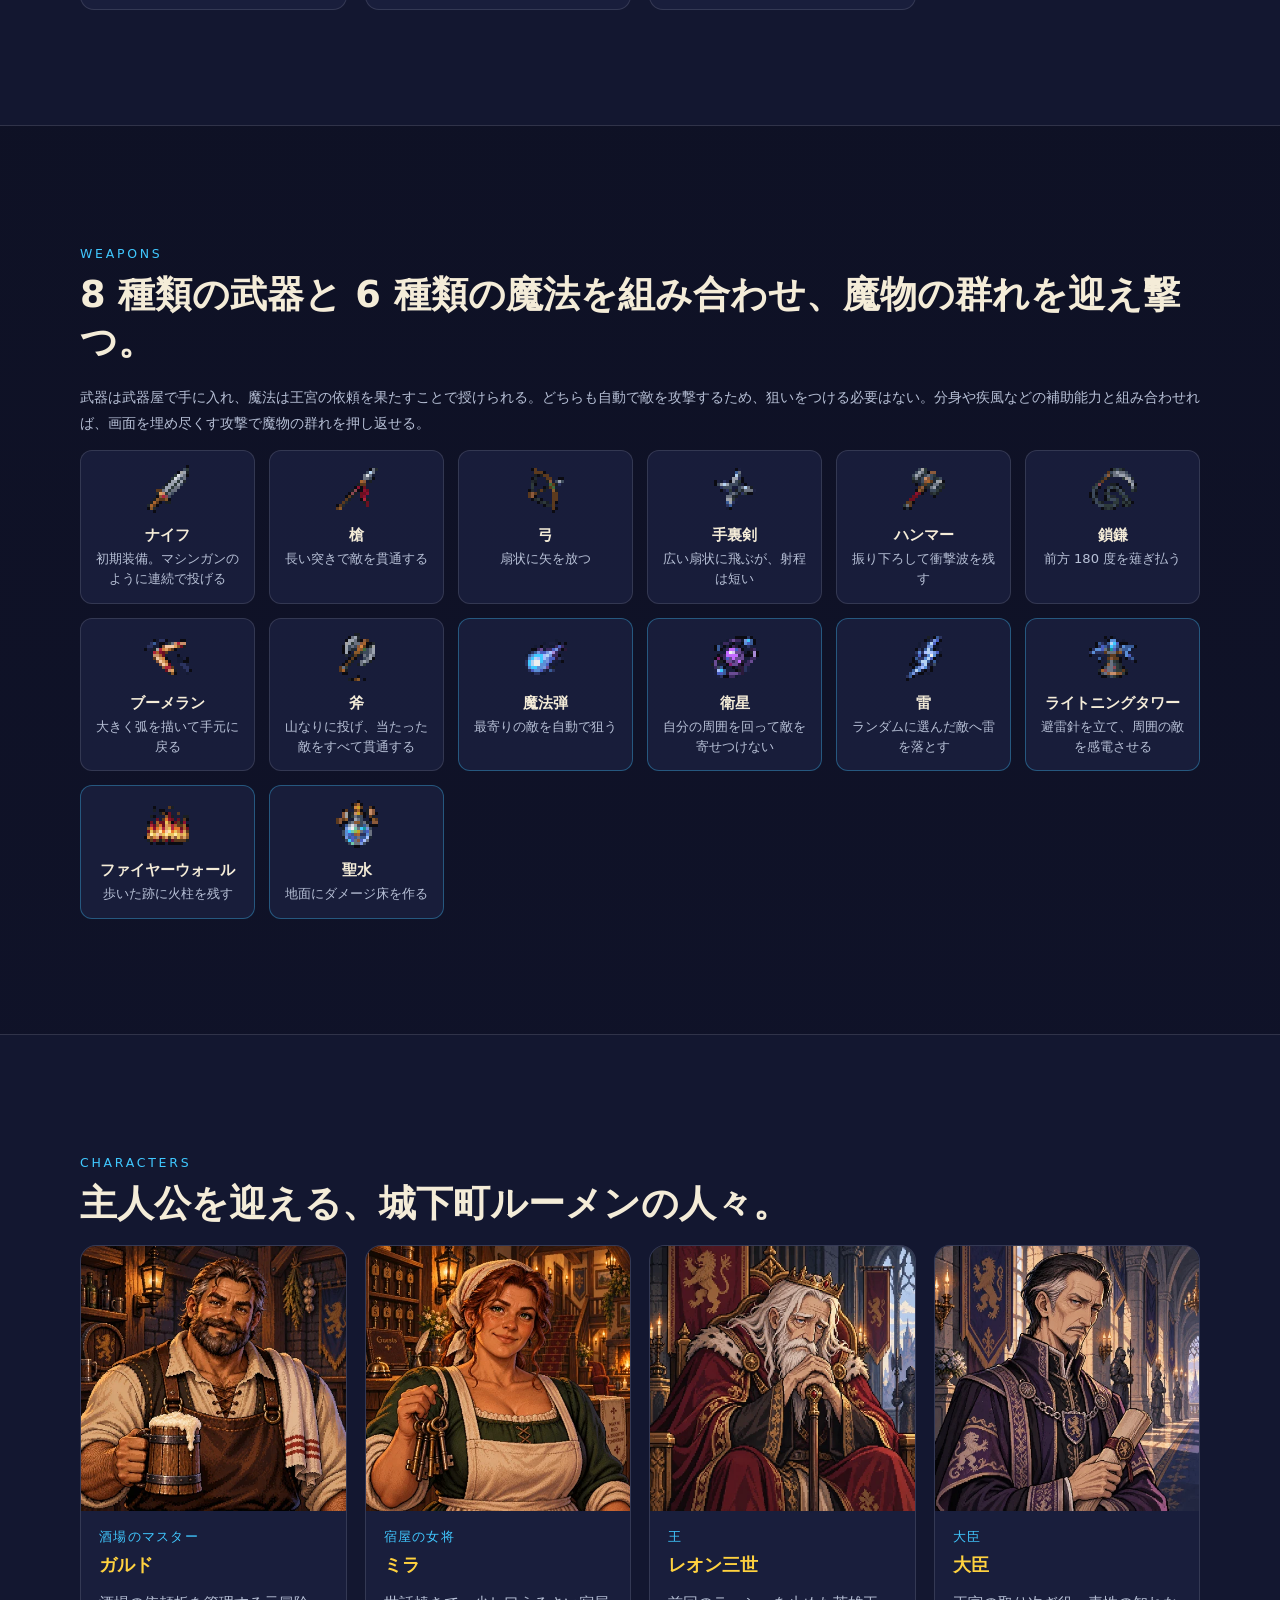
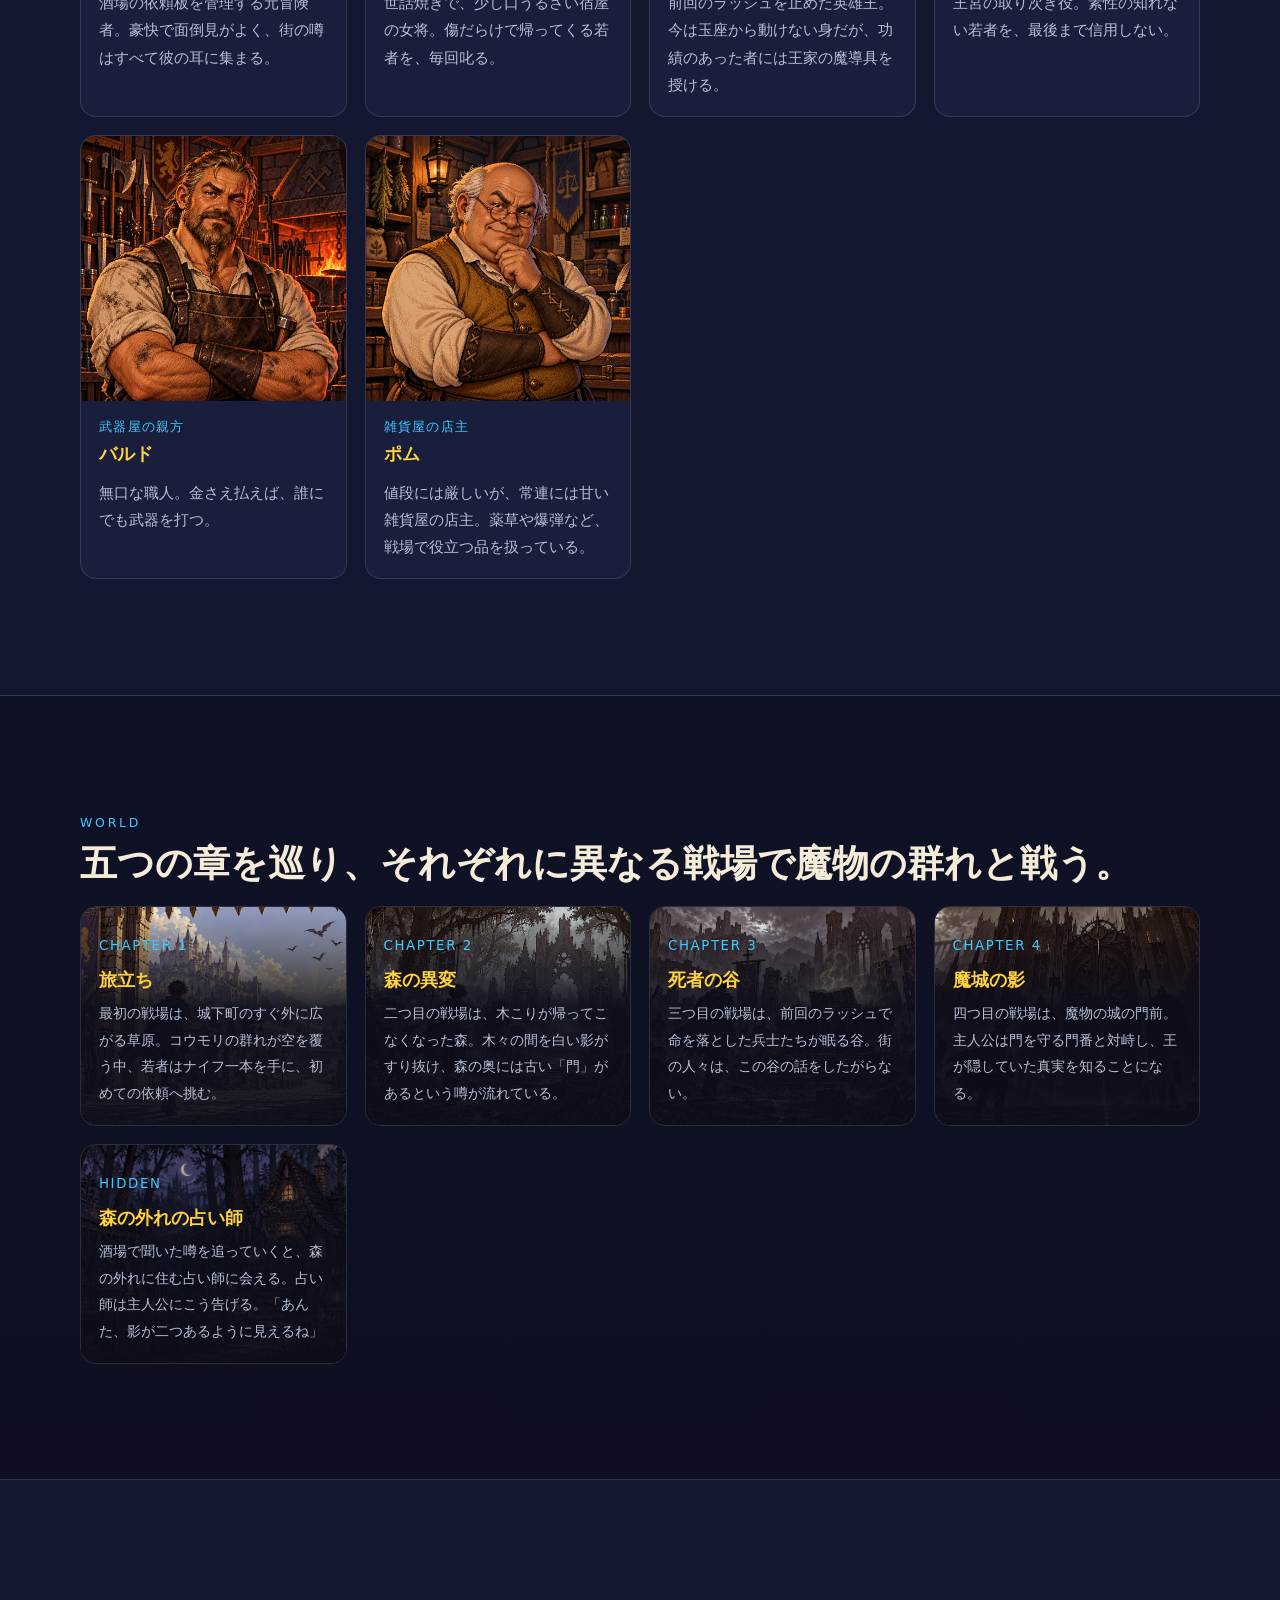
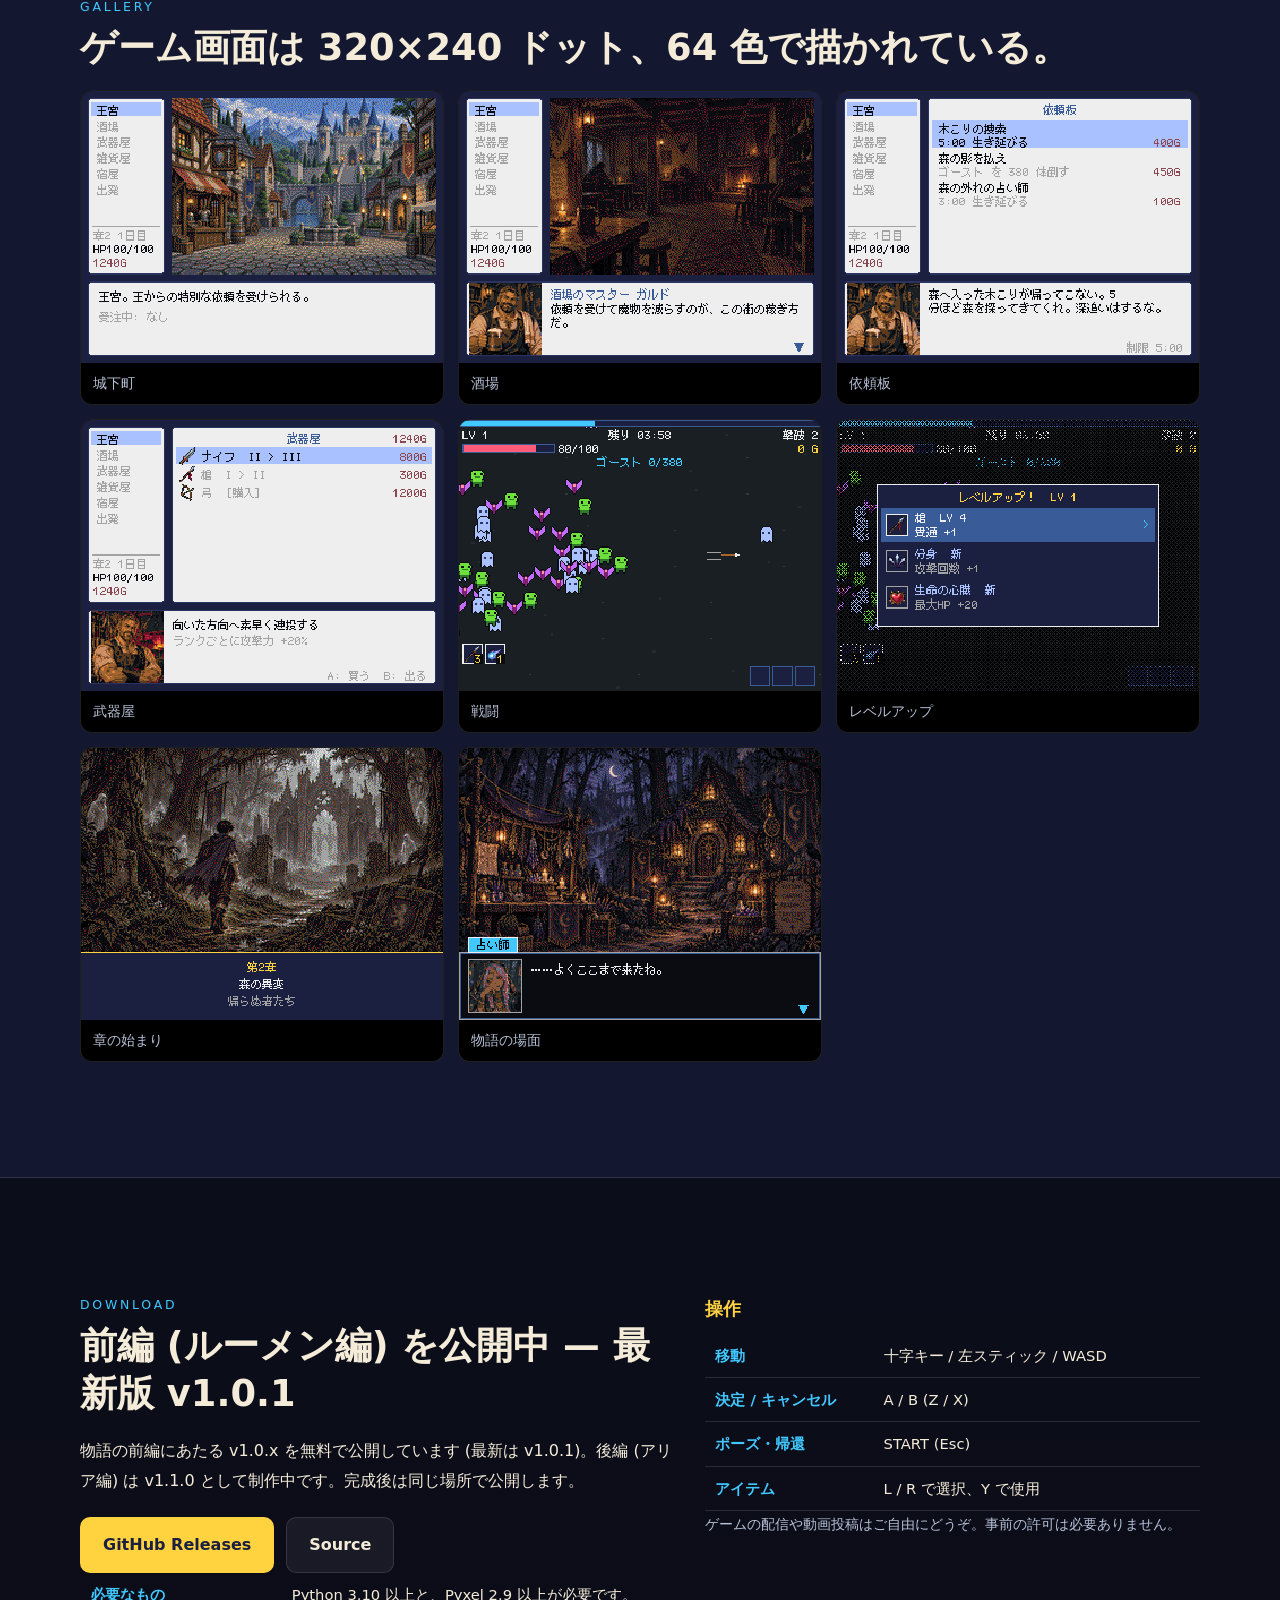
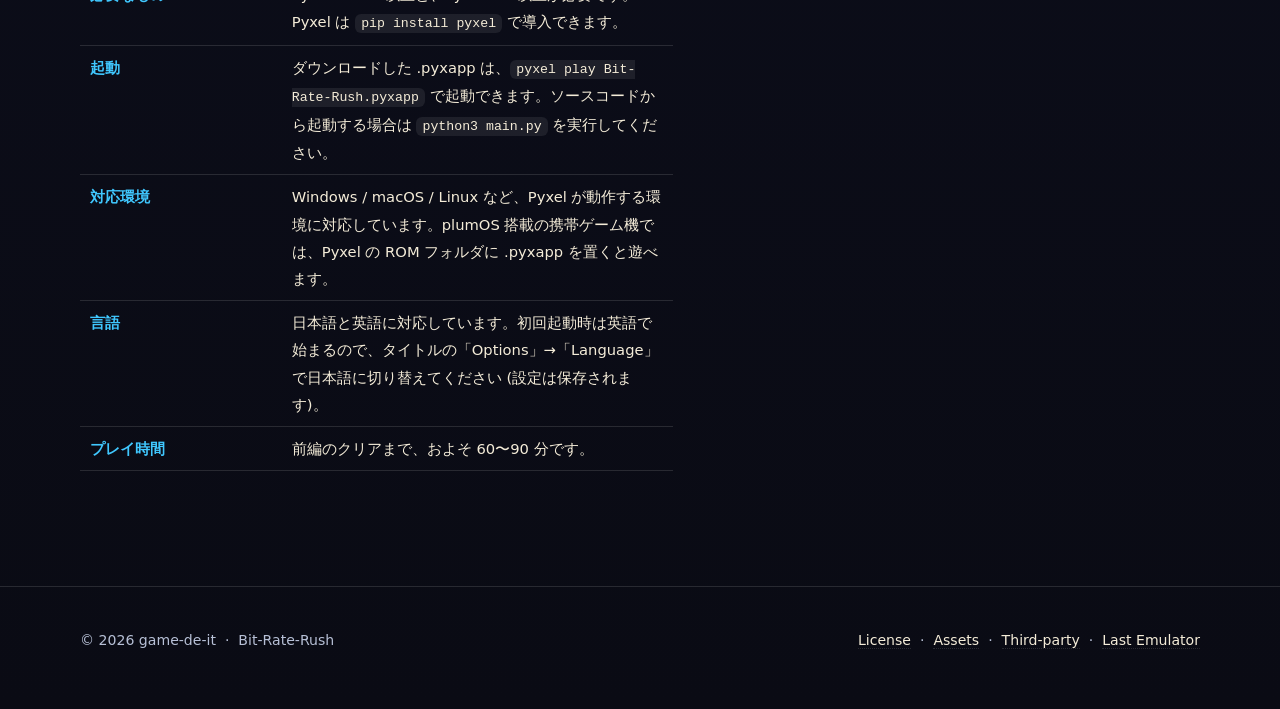
==== commit 6d27103c: "Download: 最新版 v1.0.1 を表記 Co-Authored-By: Claude Opus 5 <noreply@anthropic.com>" ====
--- a/index.html
+++ b/index.html
@@ -167,8 +167,8 @@
         <div class="section-inner download-grid">
           <div>
             <p class="section-label">Download</p>
-            <h2>v1.0.0 前編 (ルーメン編) を公開中</h2>
-            <p>物語の前編にあたる v1.0.0 を無料で公開しています。後編 (アリア編) は v1.1.0 として制作中です。完成後は同じ場所で公開します。</p>
+            <h2>前編 (ルーメン編) を公開中 — 最新版 v1.0.1</h2>
+            <p>物語の前編にあたる v1.0.x を無料で公開しています (最新は v1.0.1)。後編 (アリア編) は v1.1.0 として制作中です。完成後は同じ場所で公開します。</p>
             <div class="hero-actions">
               <a class="button primary" href="https://github.com/game-de-it/Bit-Rate-Rush/releases">GitHub Releases</a>
               <a class="button secondary" href="https://github.com/game-de-it/Bit-Rate-Rush">Source</a>
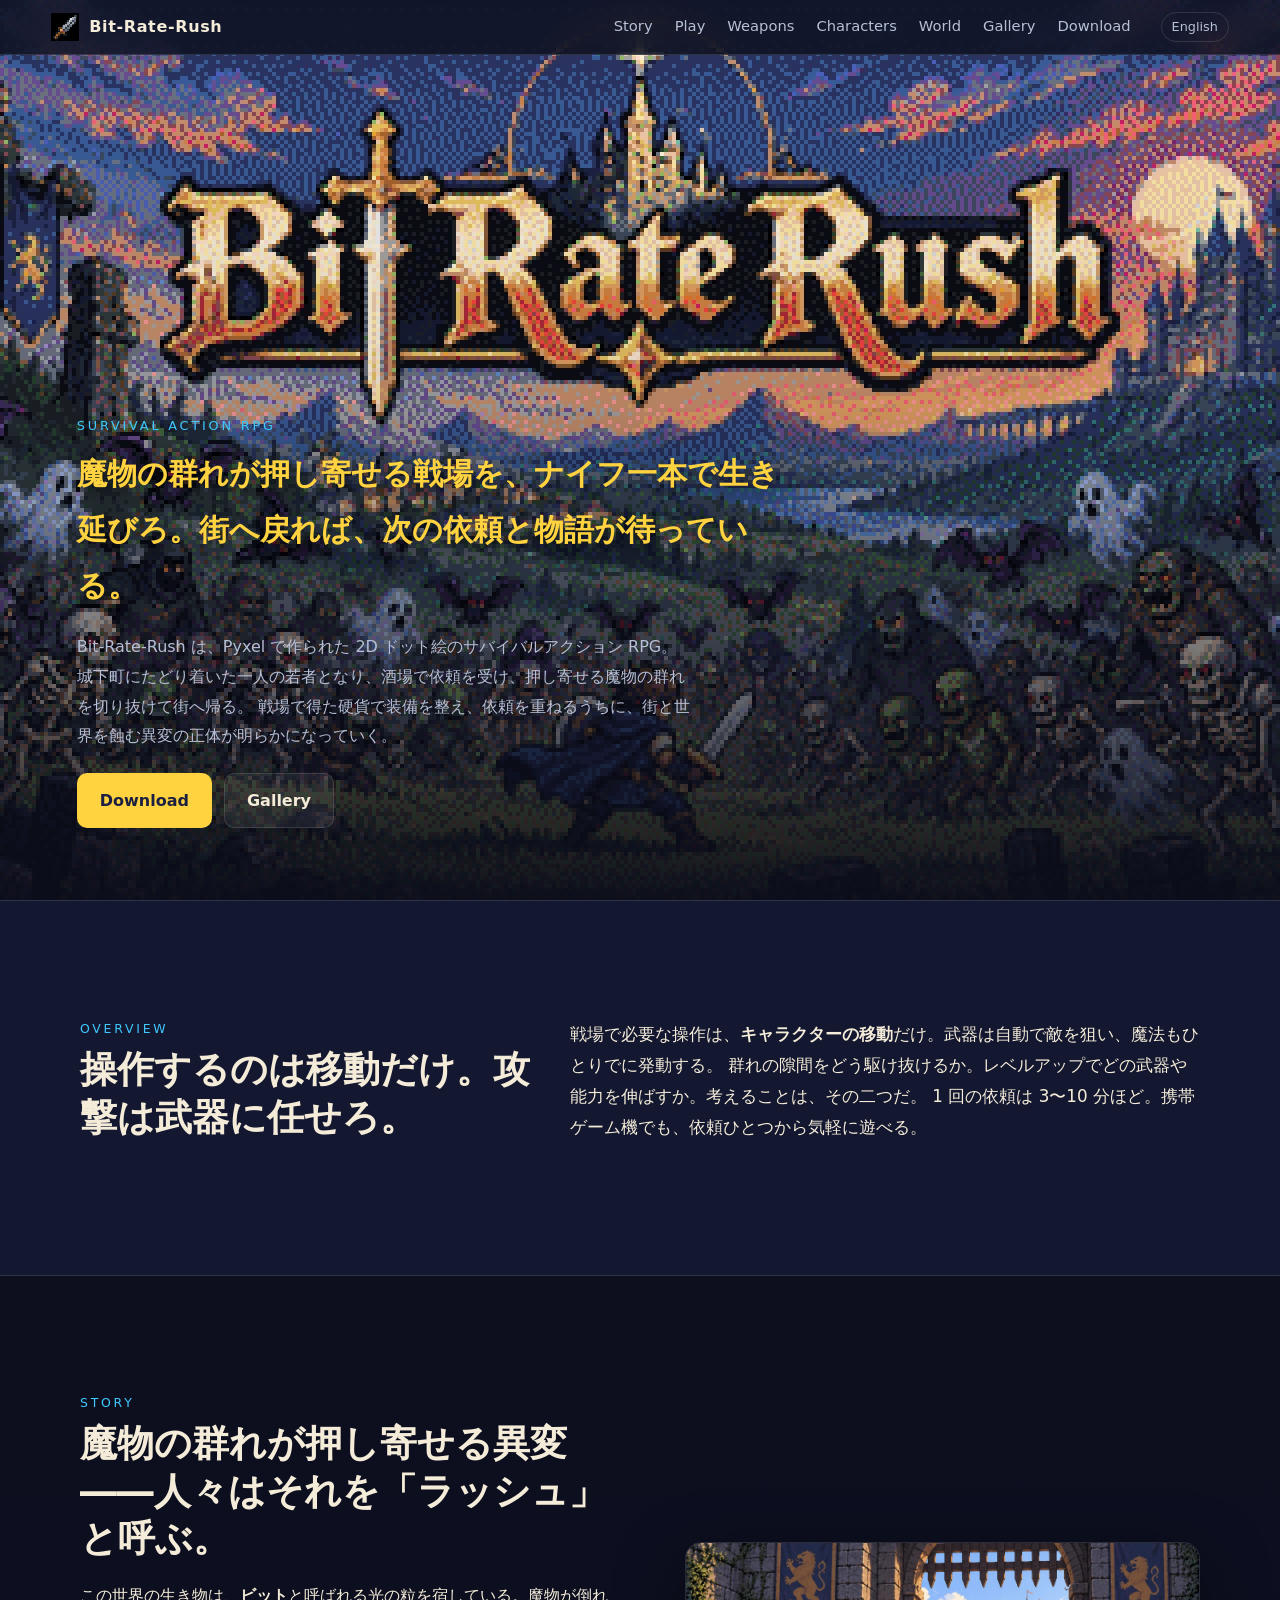
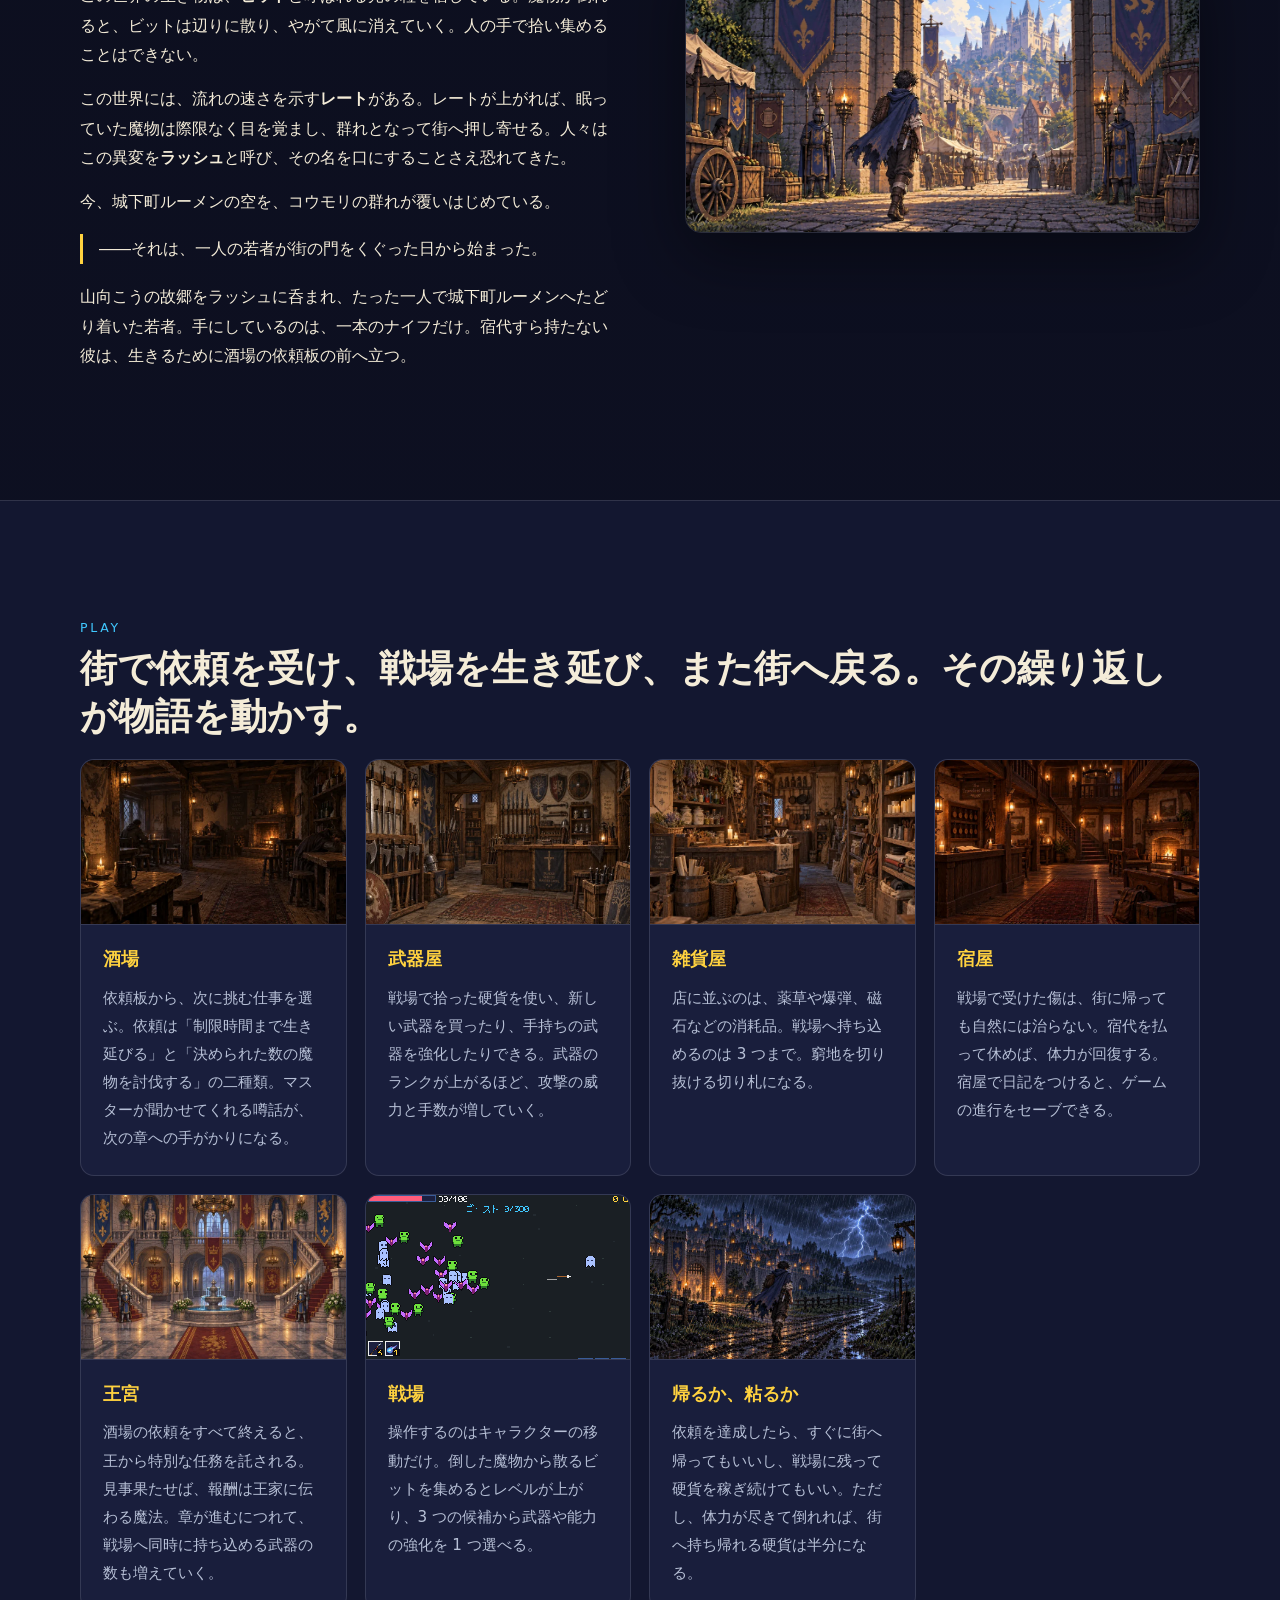
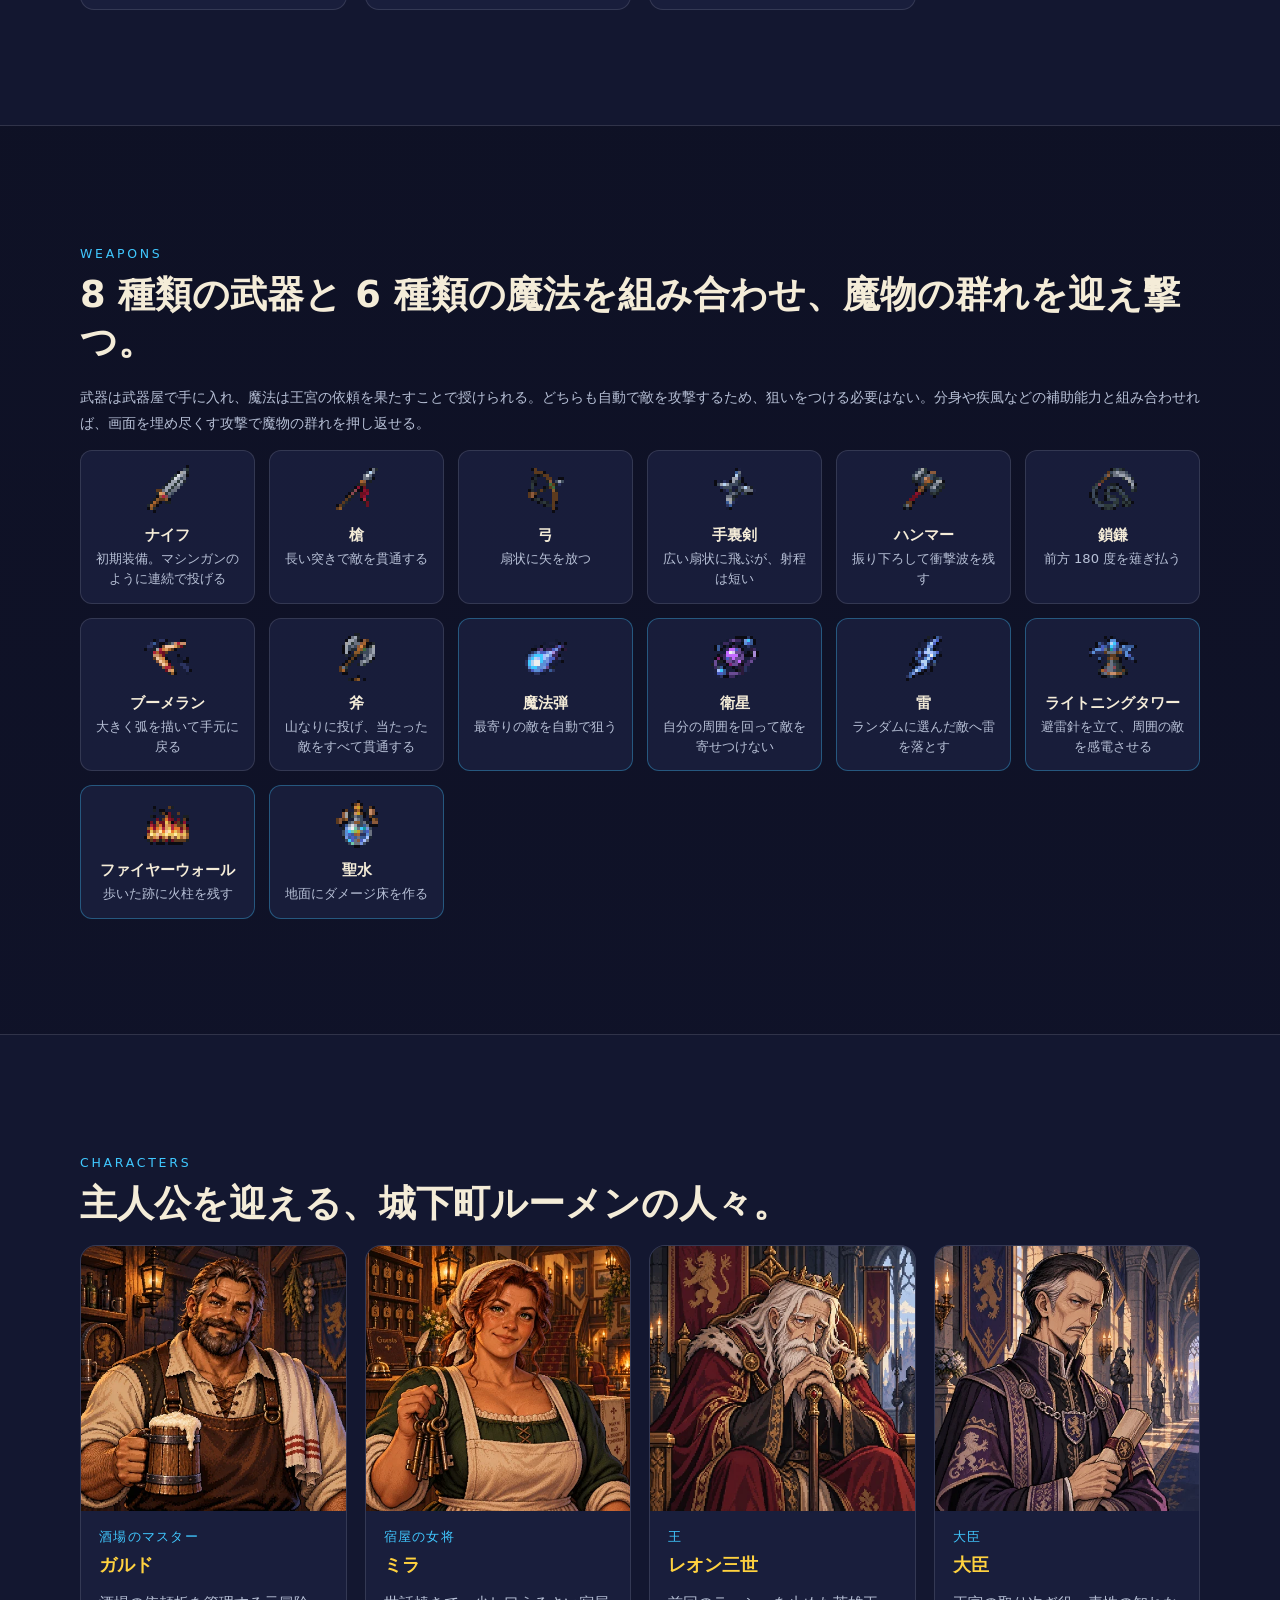
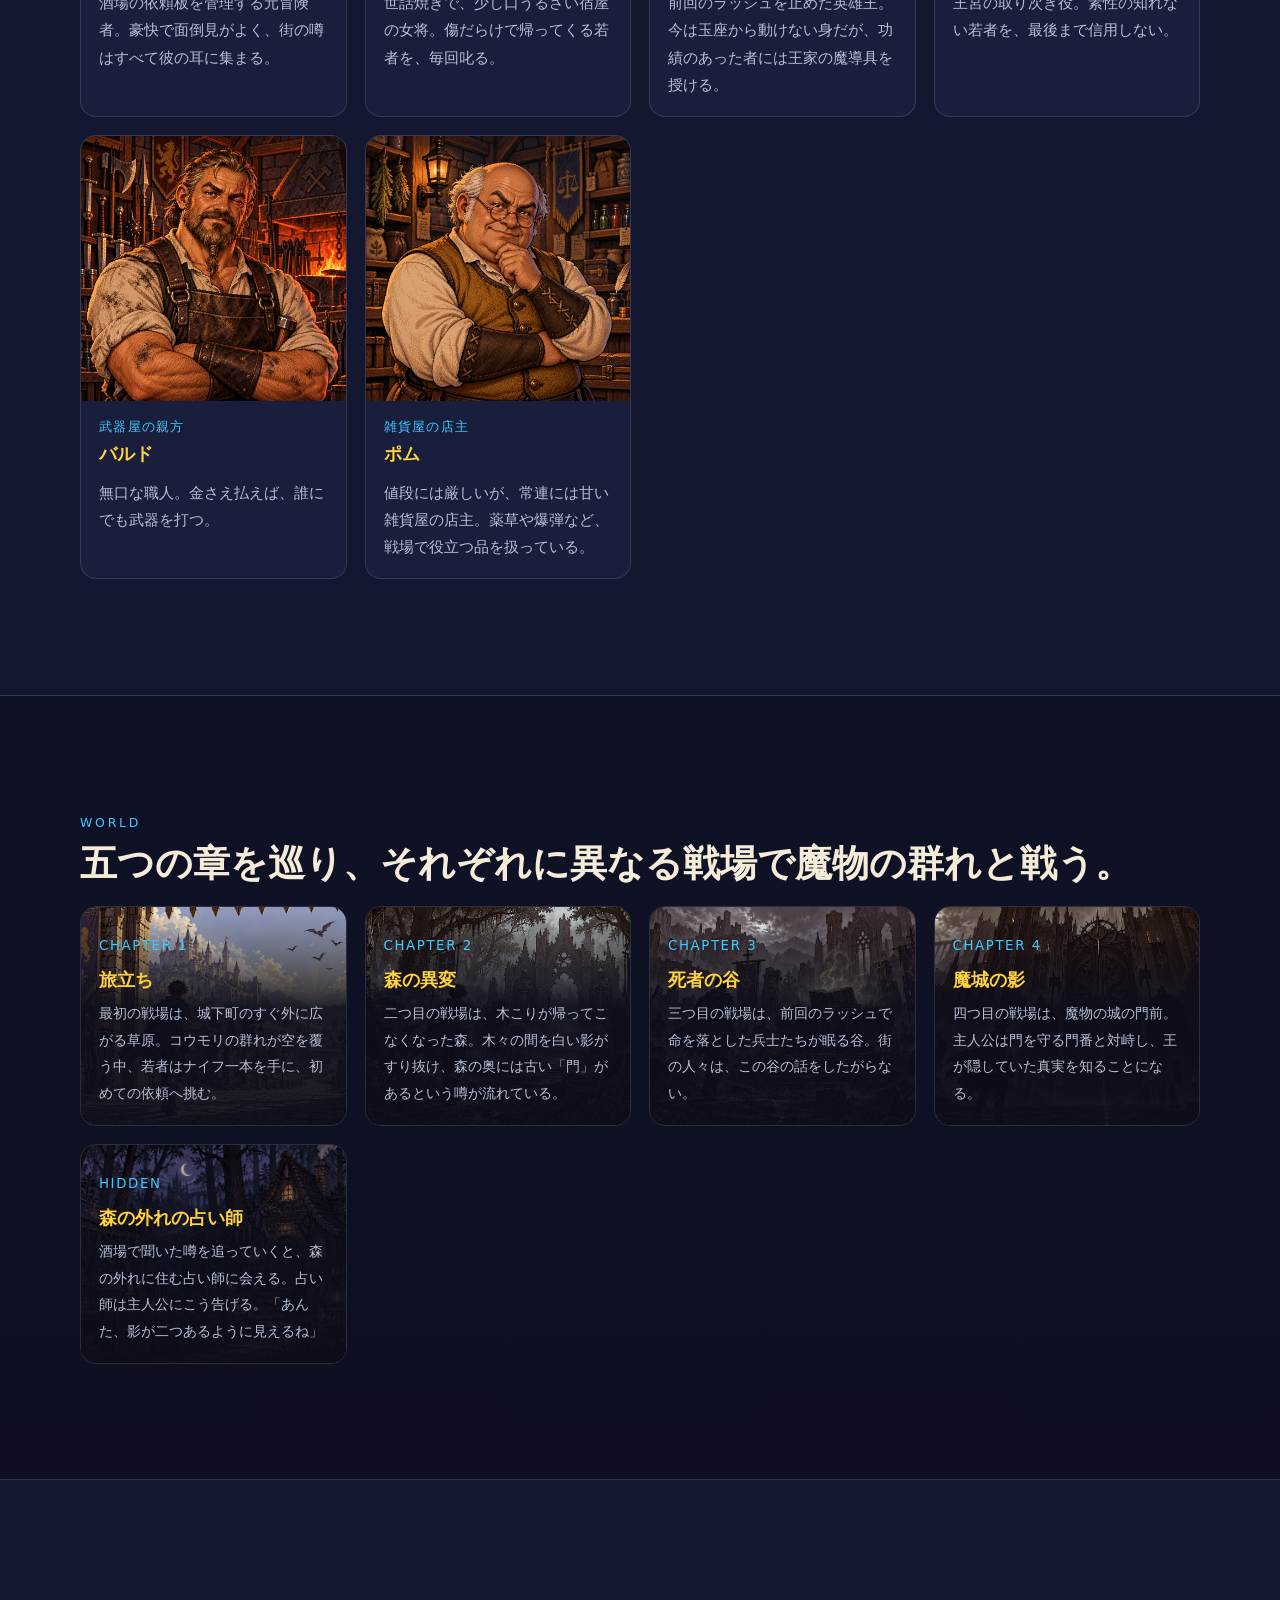
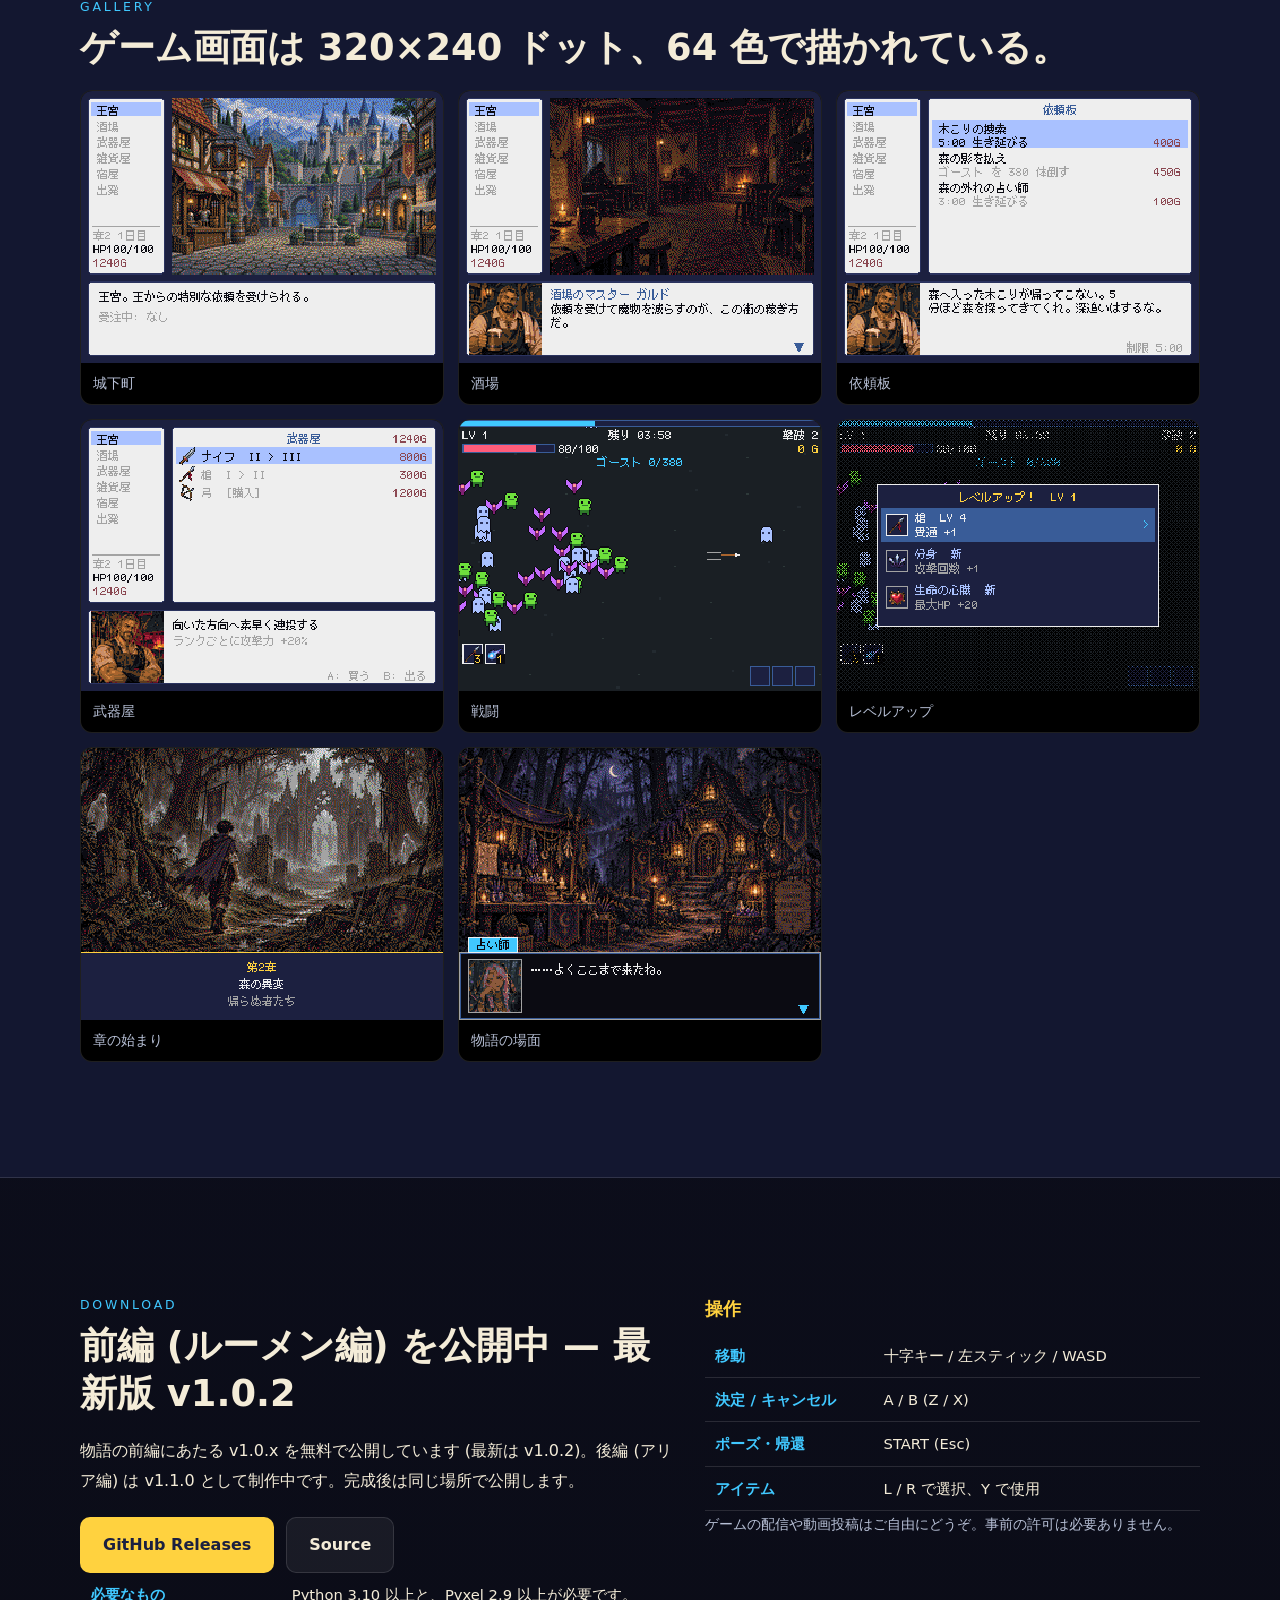
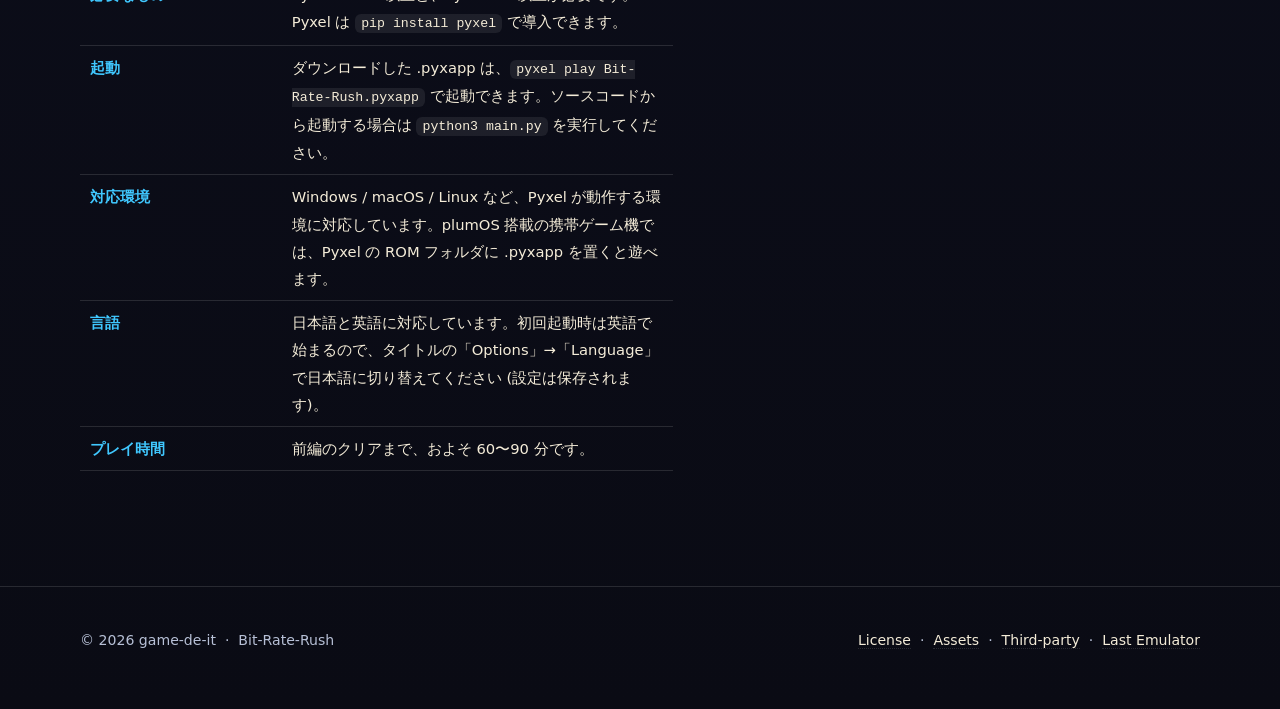
==== commit 9a3cc916: "Download: 最新版を v1.0.2 に Co-Authored-By: Claude Opus 5 <noreply@anthropic.com>" ====
--- a/index.html
+++ b/index.html
@@ -167,8 +167,8 @@
         <div class="section-inner download-grid">
           <div>
             <p class="section-label">Download</p>
-            <h2>前編 (ルーメン編) を公開中 — 最新版 v1.0.1</h2>
-            <p>物語の前編にあたる v1.0.x を無料で公開しています (最新は v1.0.1)。後編 (アリア編) は v1.1.0 として制作中です。完成後は同じ場所で公開します。</p>
+            <h2>前編 (ルーメン編) を公開中 — 最新版 v1.0.2</h2>
+            <p>物語の前編にあたる v1.0.x を無料で公開しています (最新は v1.0.2)。後編 (アリア編) は v1.1.0 として制作中です。完成後は同じ場所で公開します。</p>
             <div class="hero-actions">
               <a class="button primary" href="https://github.com/game-de-it/Bit-Rate-Rush/releases">GitHub Releases</a>
               <a class="button secondary" href="https://github.com/game-de-it/Bit-Rate-Rush">Source</a>
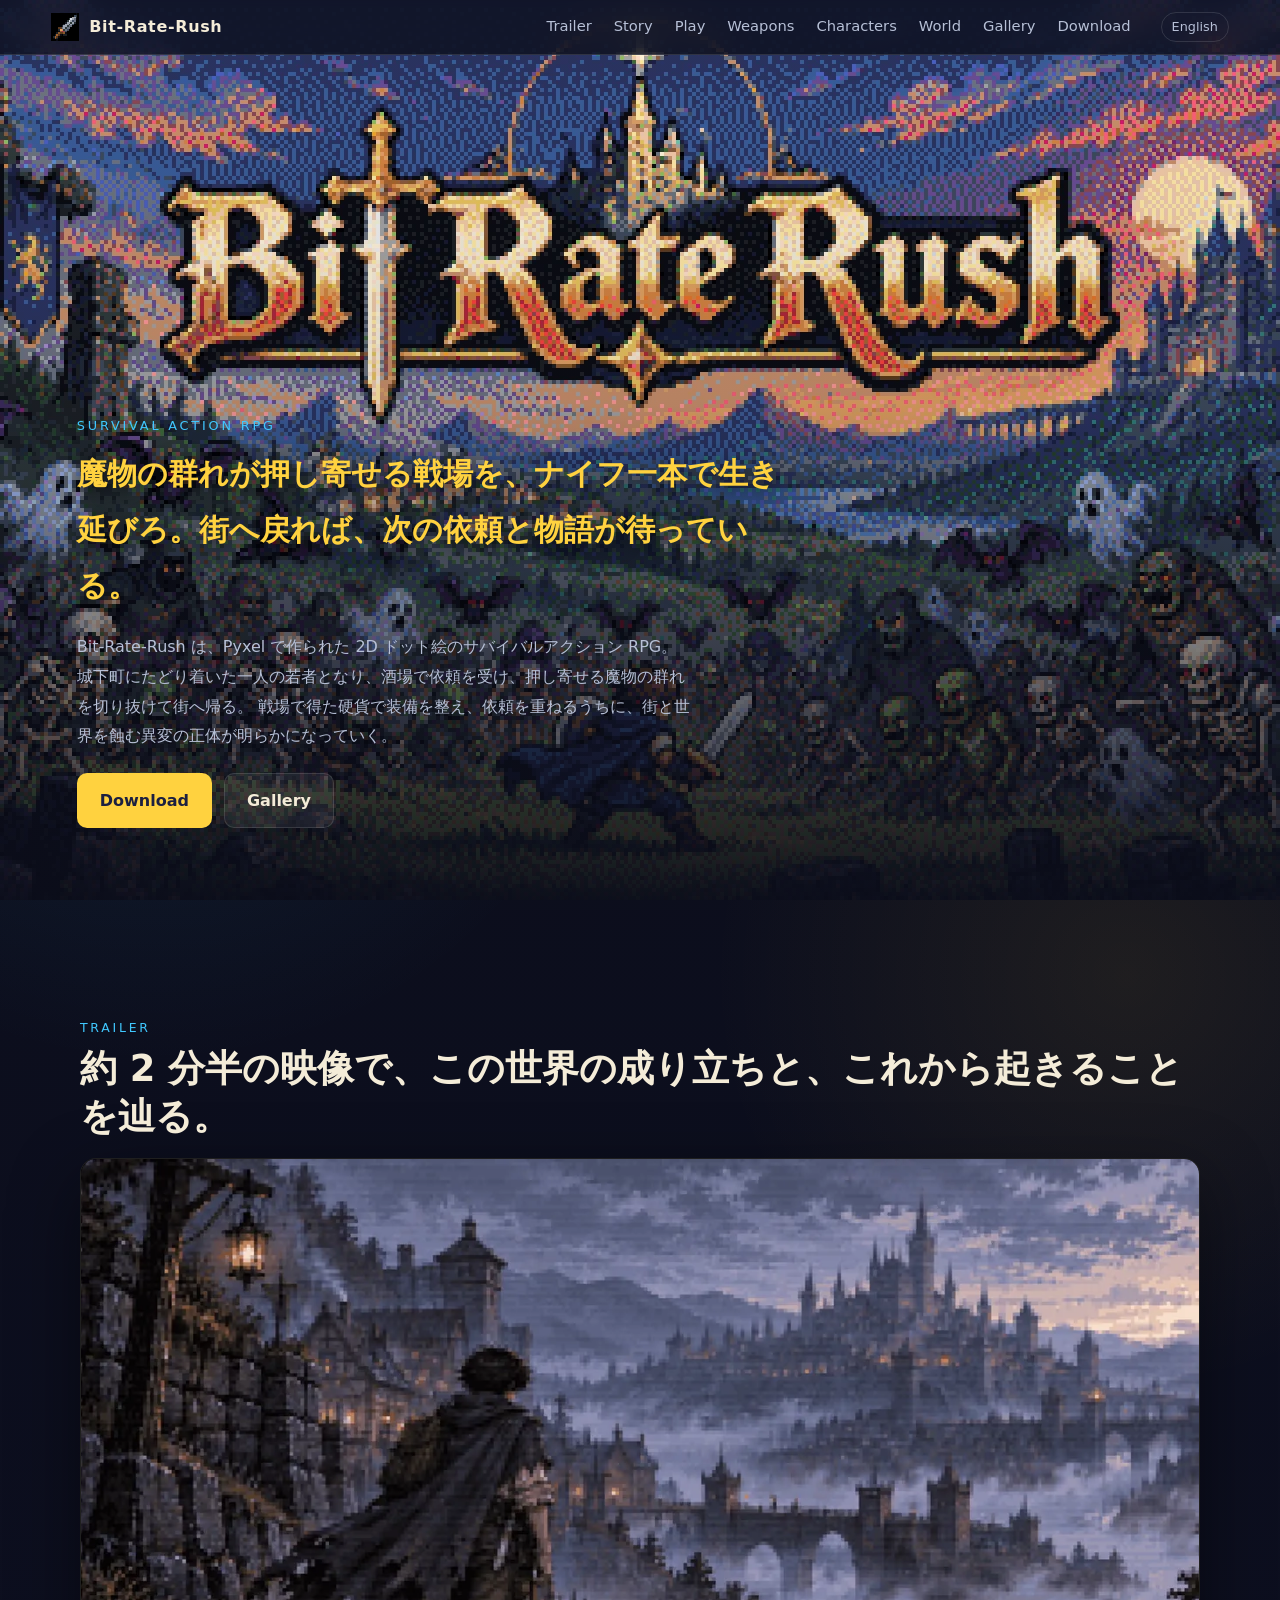
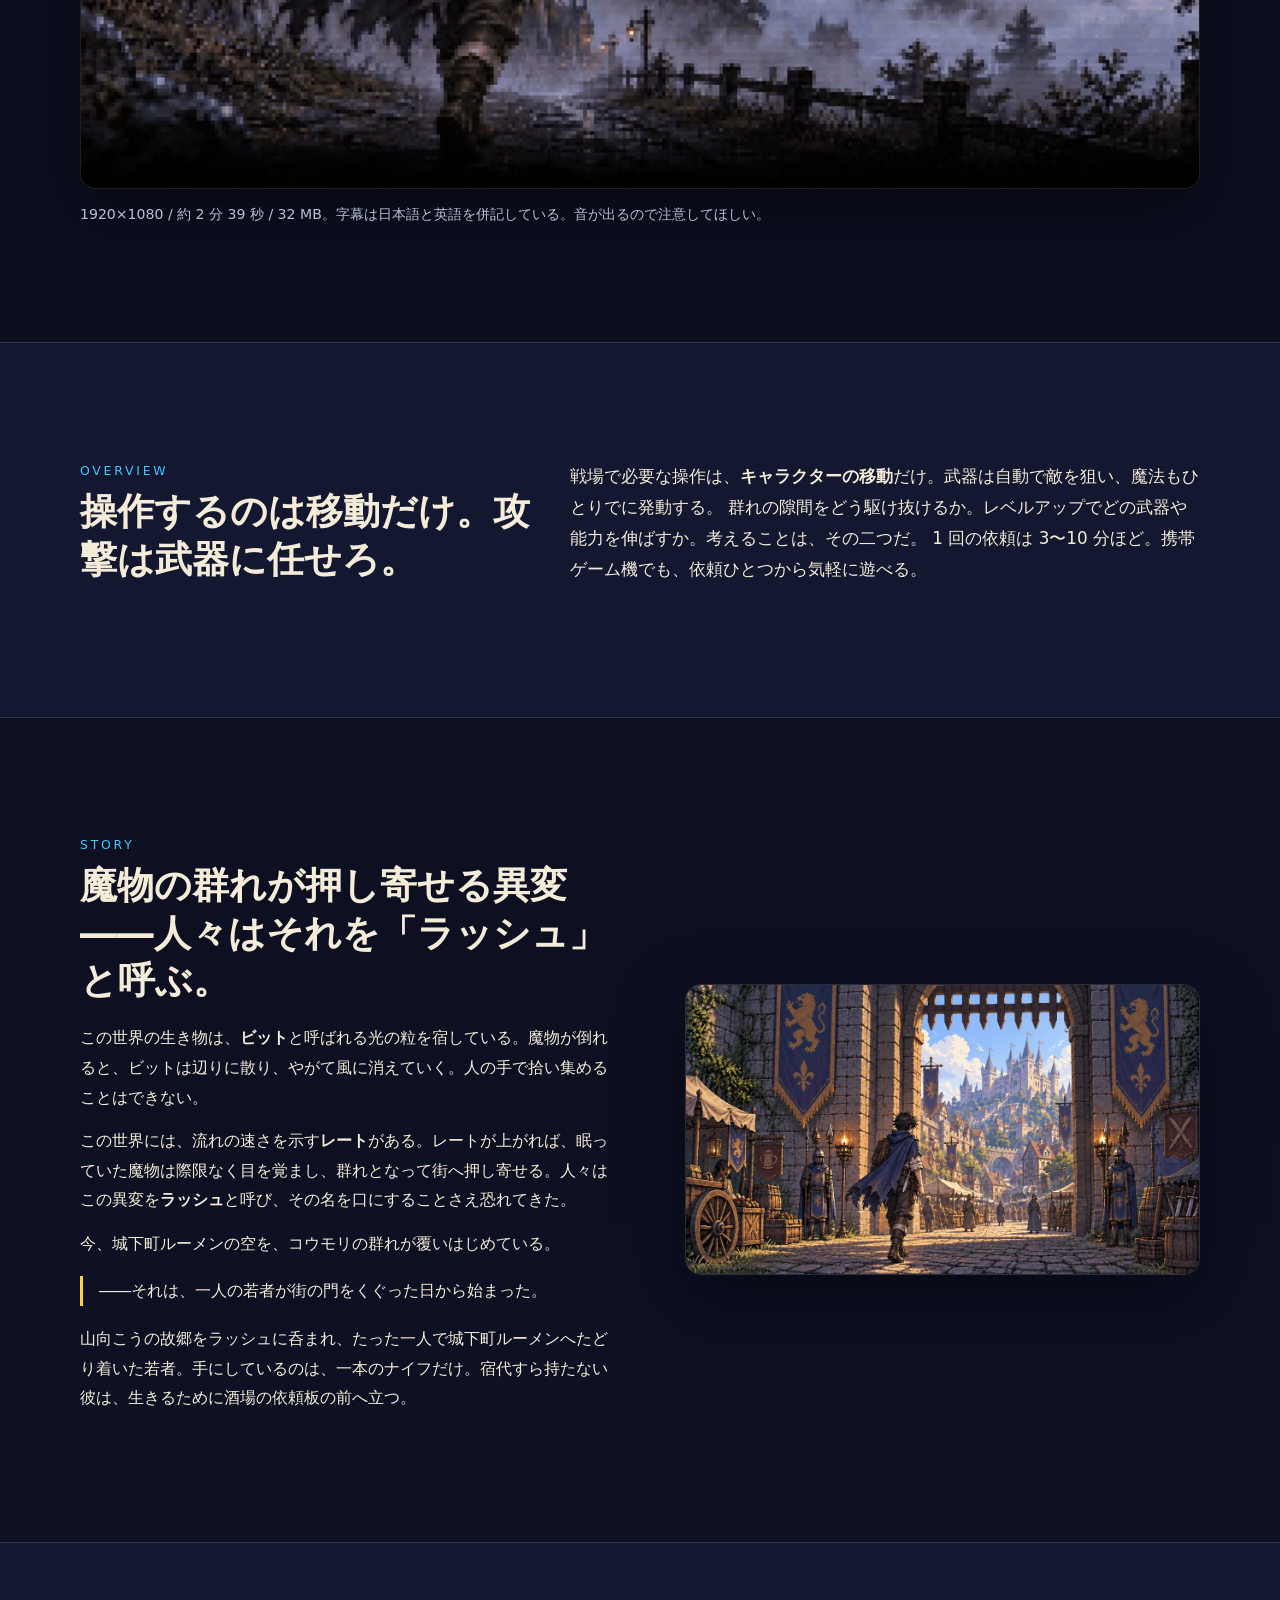
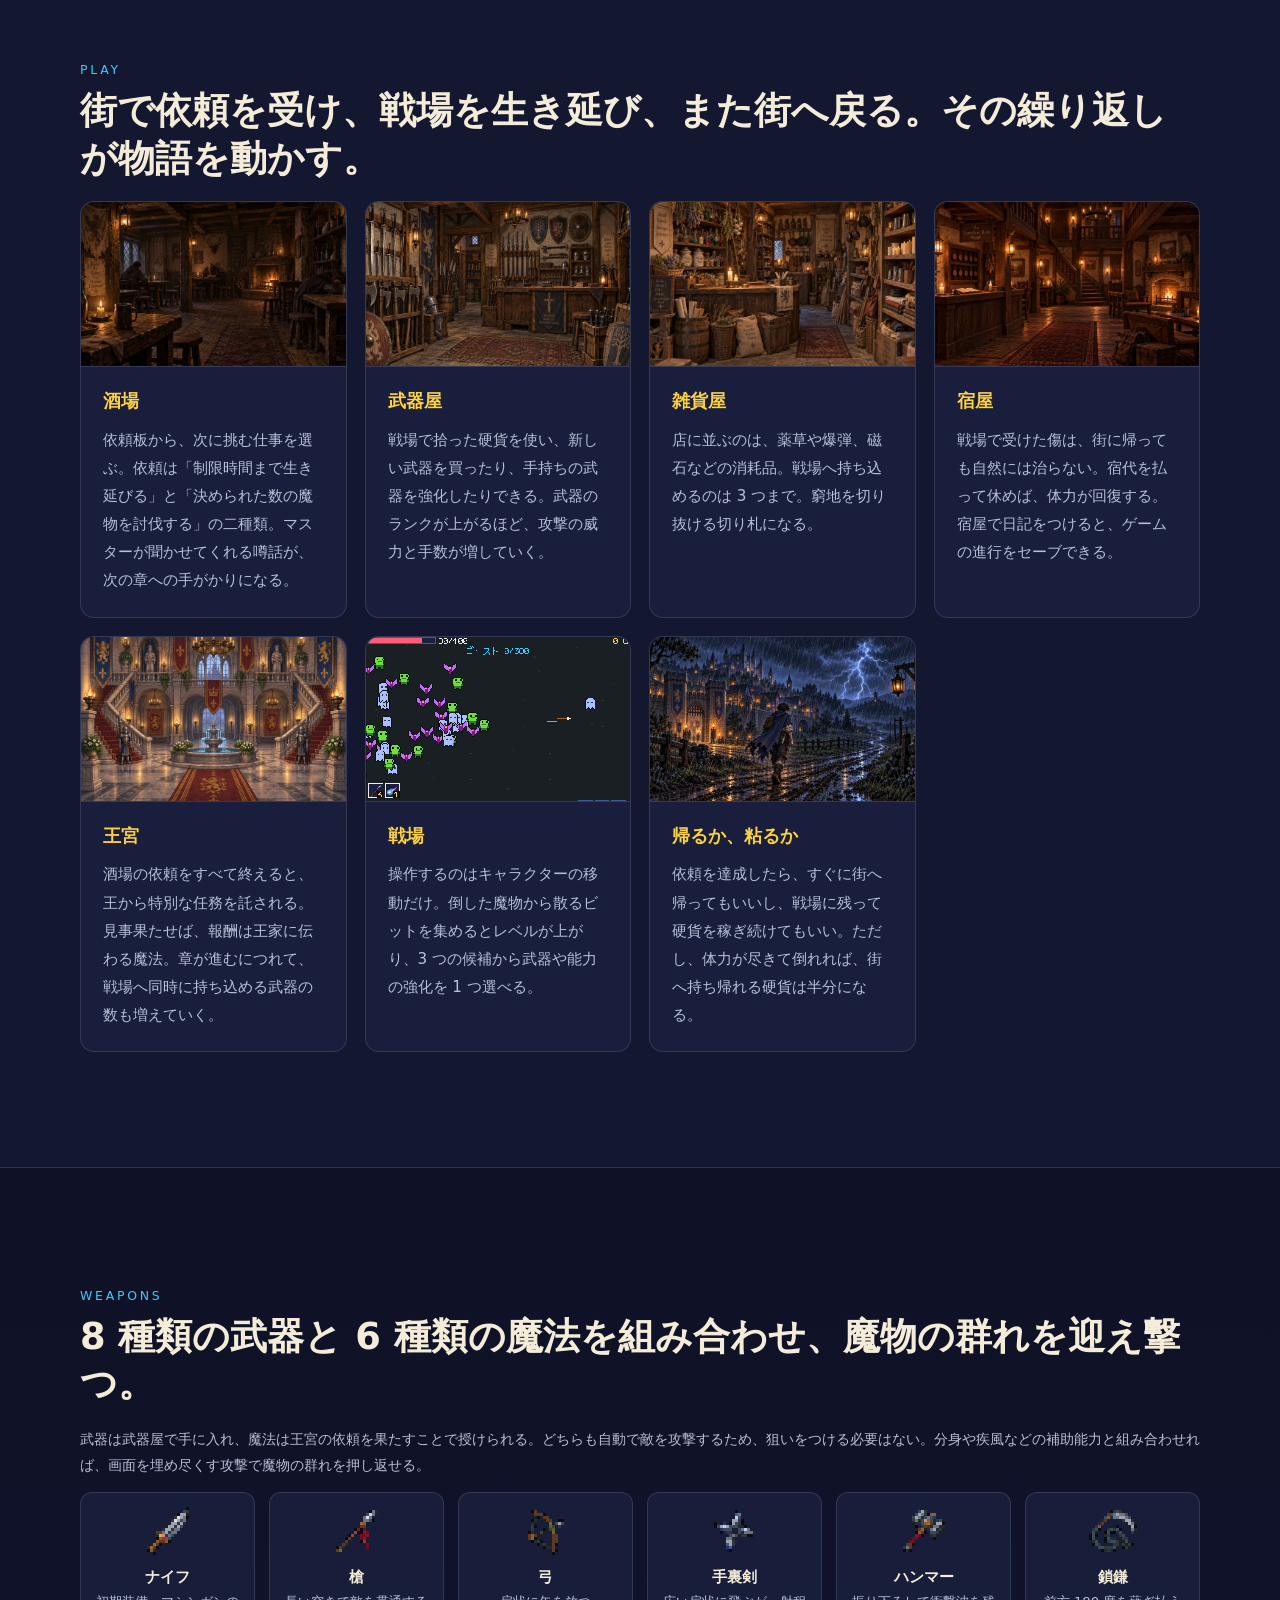
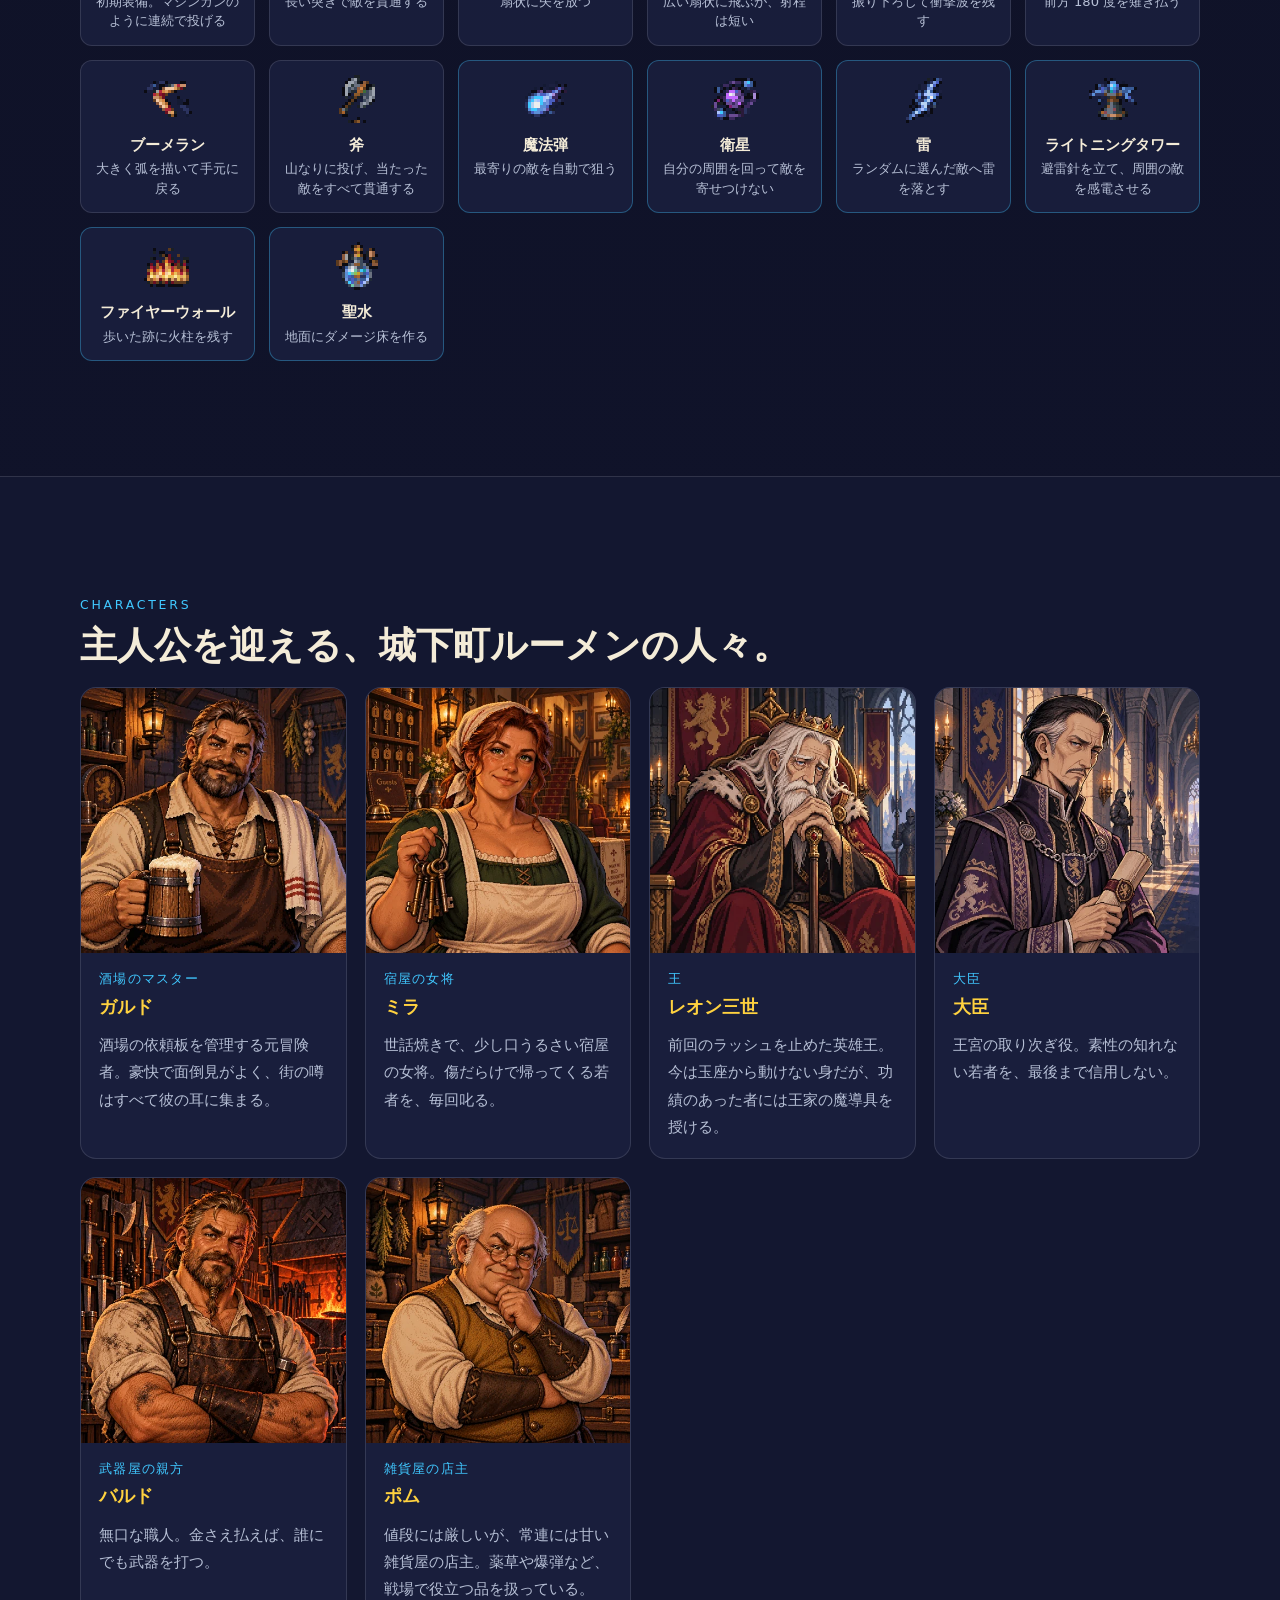
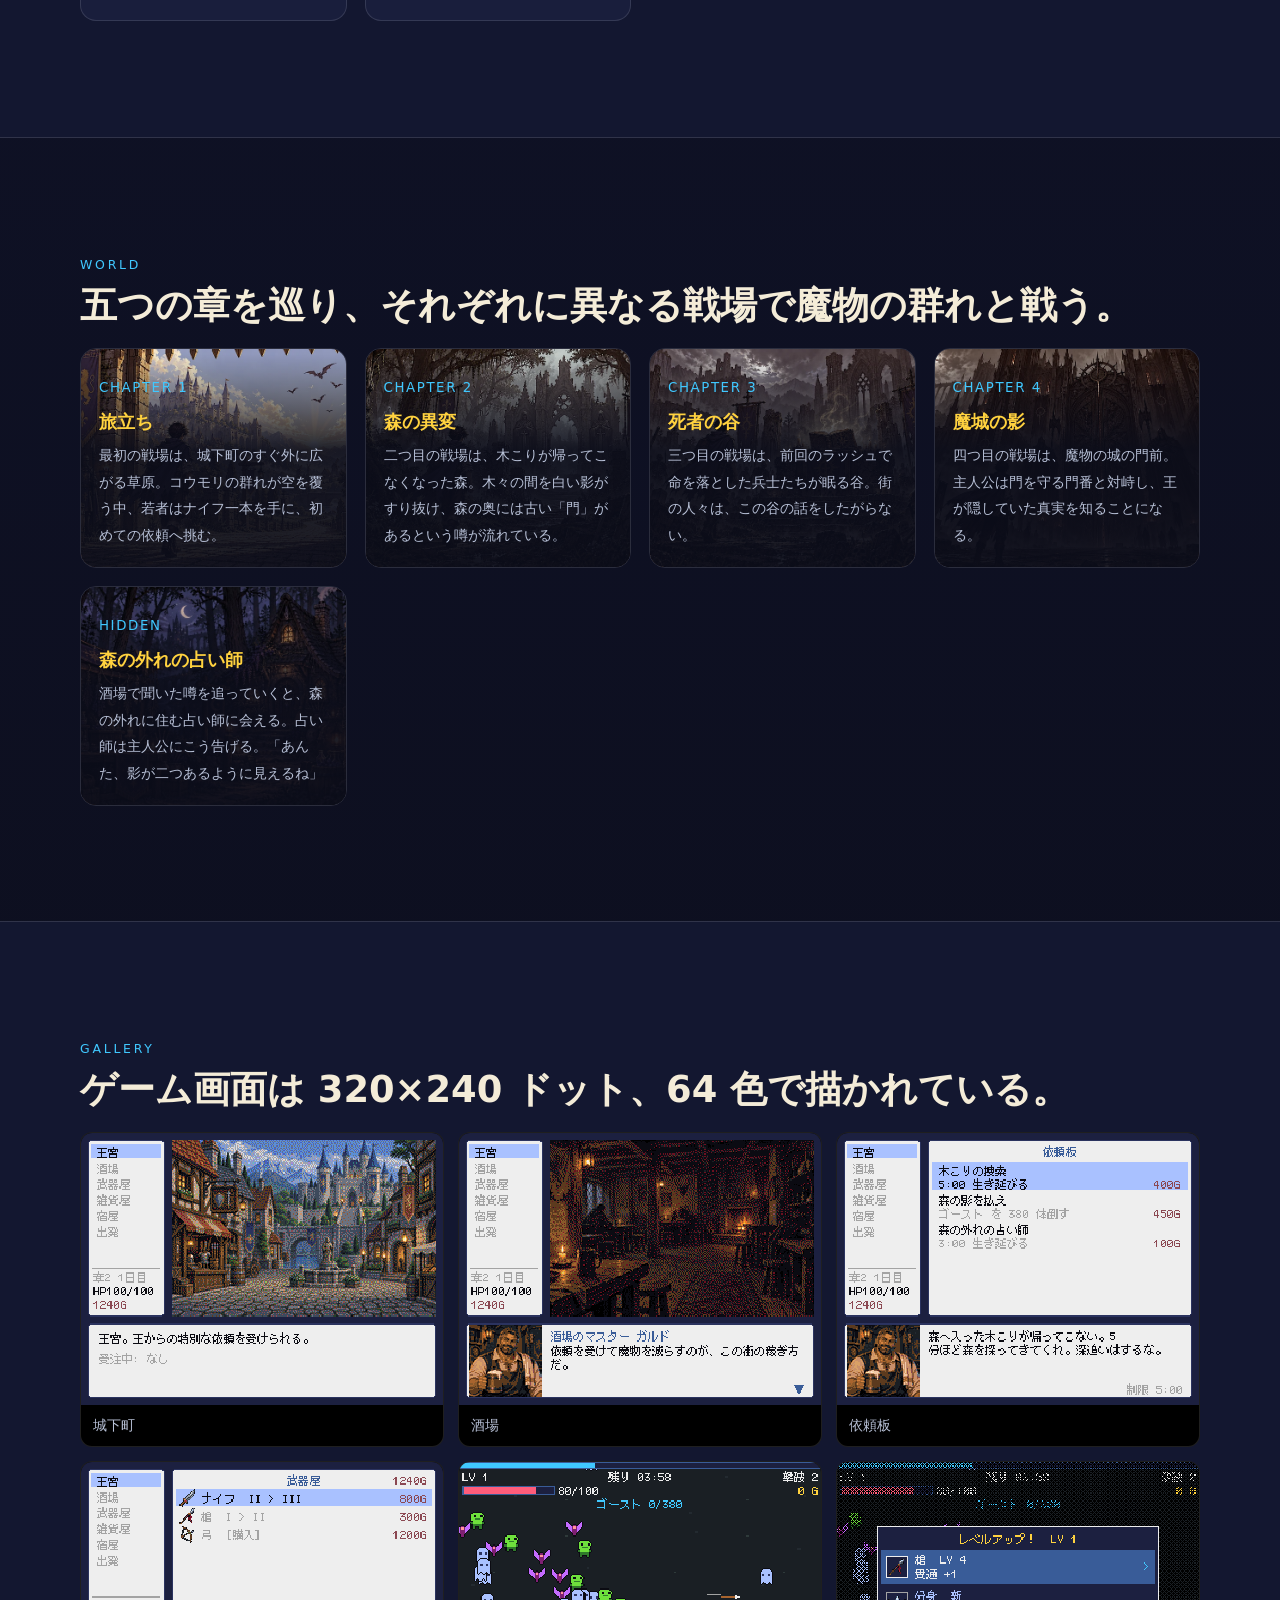
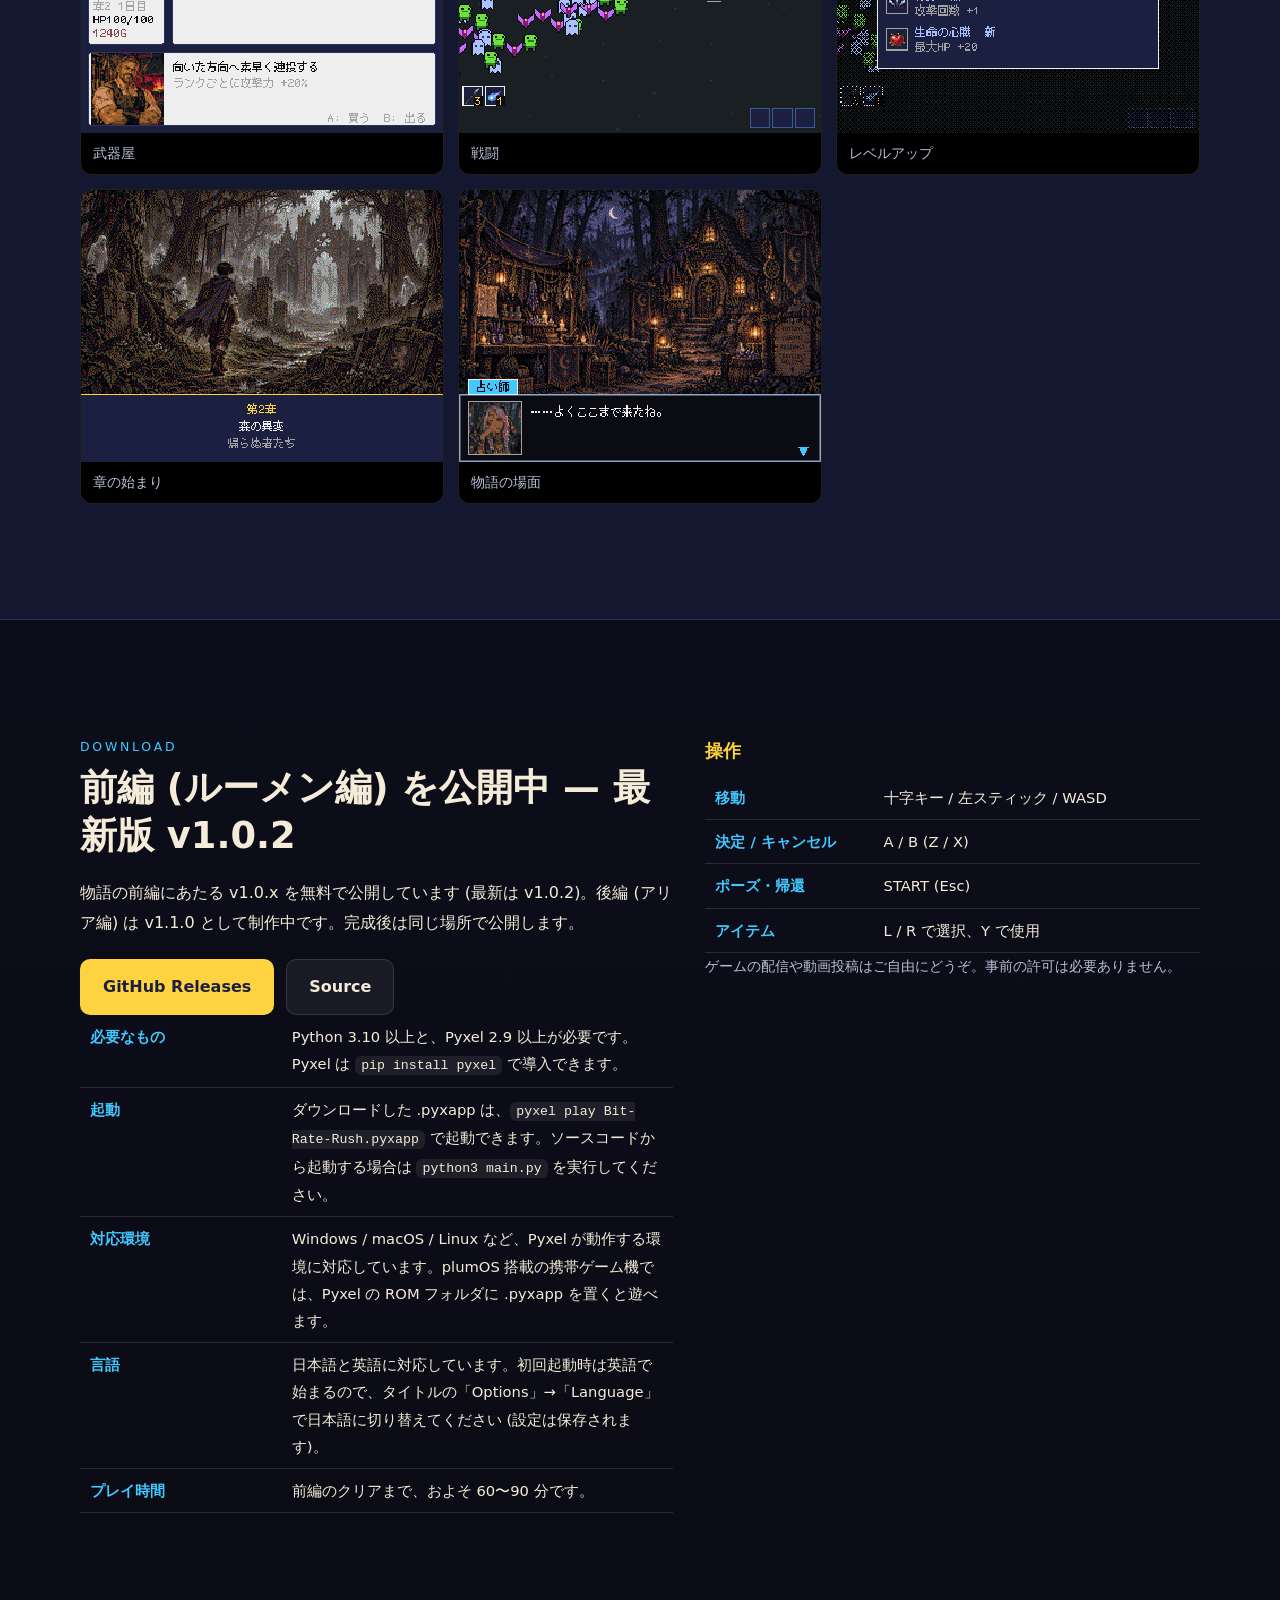
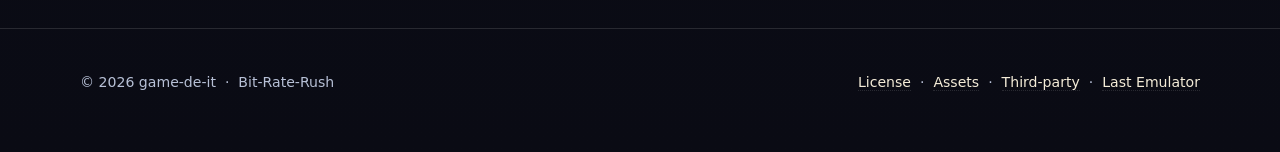
==== commit c5867113: "トレーラー動画を日本語・英語ページに掲載 Hero の直後に Trailer セクションを追加し、ナビにも項目を足した。 intro-band の交互配色は崩していない。  動画は元の 245MB (" ====
--- a/index.html
+++ b/index.html
@@ -17,6 +17,7 @@
     <header class="site-header">
       <a class="brand" href="#top"><img class="pixel" src="assets/images/icon.png" alt=""><span>Bit-Rate-Rush</span></a>
       <nav class="site-nav">
+        <a href="#trailer">Trailer</a>
         <a href="#story">Story</a>
         <a href="#play">Play</a>
         <a href="#weapons">Weapons</a>
@@ -45,6 +46,21 @@
             <a class="button primary" href="#download">Download</a>
             <a class="button secondary" href="#gallery">Gallery</a>
           </div>
+        </div>
+      </section>
+
+      <section id="trailer" class="section">
+        <div class="section-inner">
+          <p class="section-label">Trailer</p>
+          <h2>約 2 分半の映像で、この世界の成り立ちと、これから起きることを辿る。</h2>
+          <div class="trailer">
+            <video controls preload="none" playsinline width="1920" height="1080"
+                   poster="assets/video/trailer-poster.webp">
+              <source src="assets/video/brr-trailer-1080p.mp4" type="video/mp4">
+              <p>この環境では動画を再生できない。<a href="assets/video/brr-trailer-1080p.mp4">MP4 を直接開く</a>こともできる。</p>
+            </video>
+          </div>
+          <p class="note">1920×1080 / 約 2 分 39 秒 / 32 MB。字幕は日本語と英語を併記している。音が出るので注意してほしい。</p>
         </div>
       </section>
 
--- a/styles.css
+++ b/styles.css
@@ -106,6 +106,11 @@
 .world-body h3 { margin: 4px 0; }
 .world-body p { margin: 0; color: var(--muted); font-size: 0.9rem; }
 
+/* trailer */
+.trailer { border-radius: 16px; overflow: hidden; border: 1px solid var(--line); background: #000; box-shadow: var(--shadow); }
+.trailer video { display: block; width: 100%; height: auto; aspect-ratio: 16 / 9; background: #000; }
+#trailer .note { margin: 12px 0 0; }
+
 /* gallery */
 .gallery { display: grid; grid-template-columns: repeat(auto-fit, minmax(300px, 1fr)); gap: 14px; }
 .gallery figure { margin: 0; border-radius: 12px; overflow: hidden; border: 1px solid var(--line); background: #000; }
